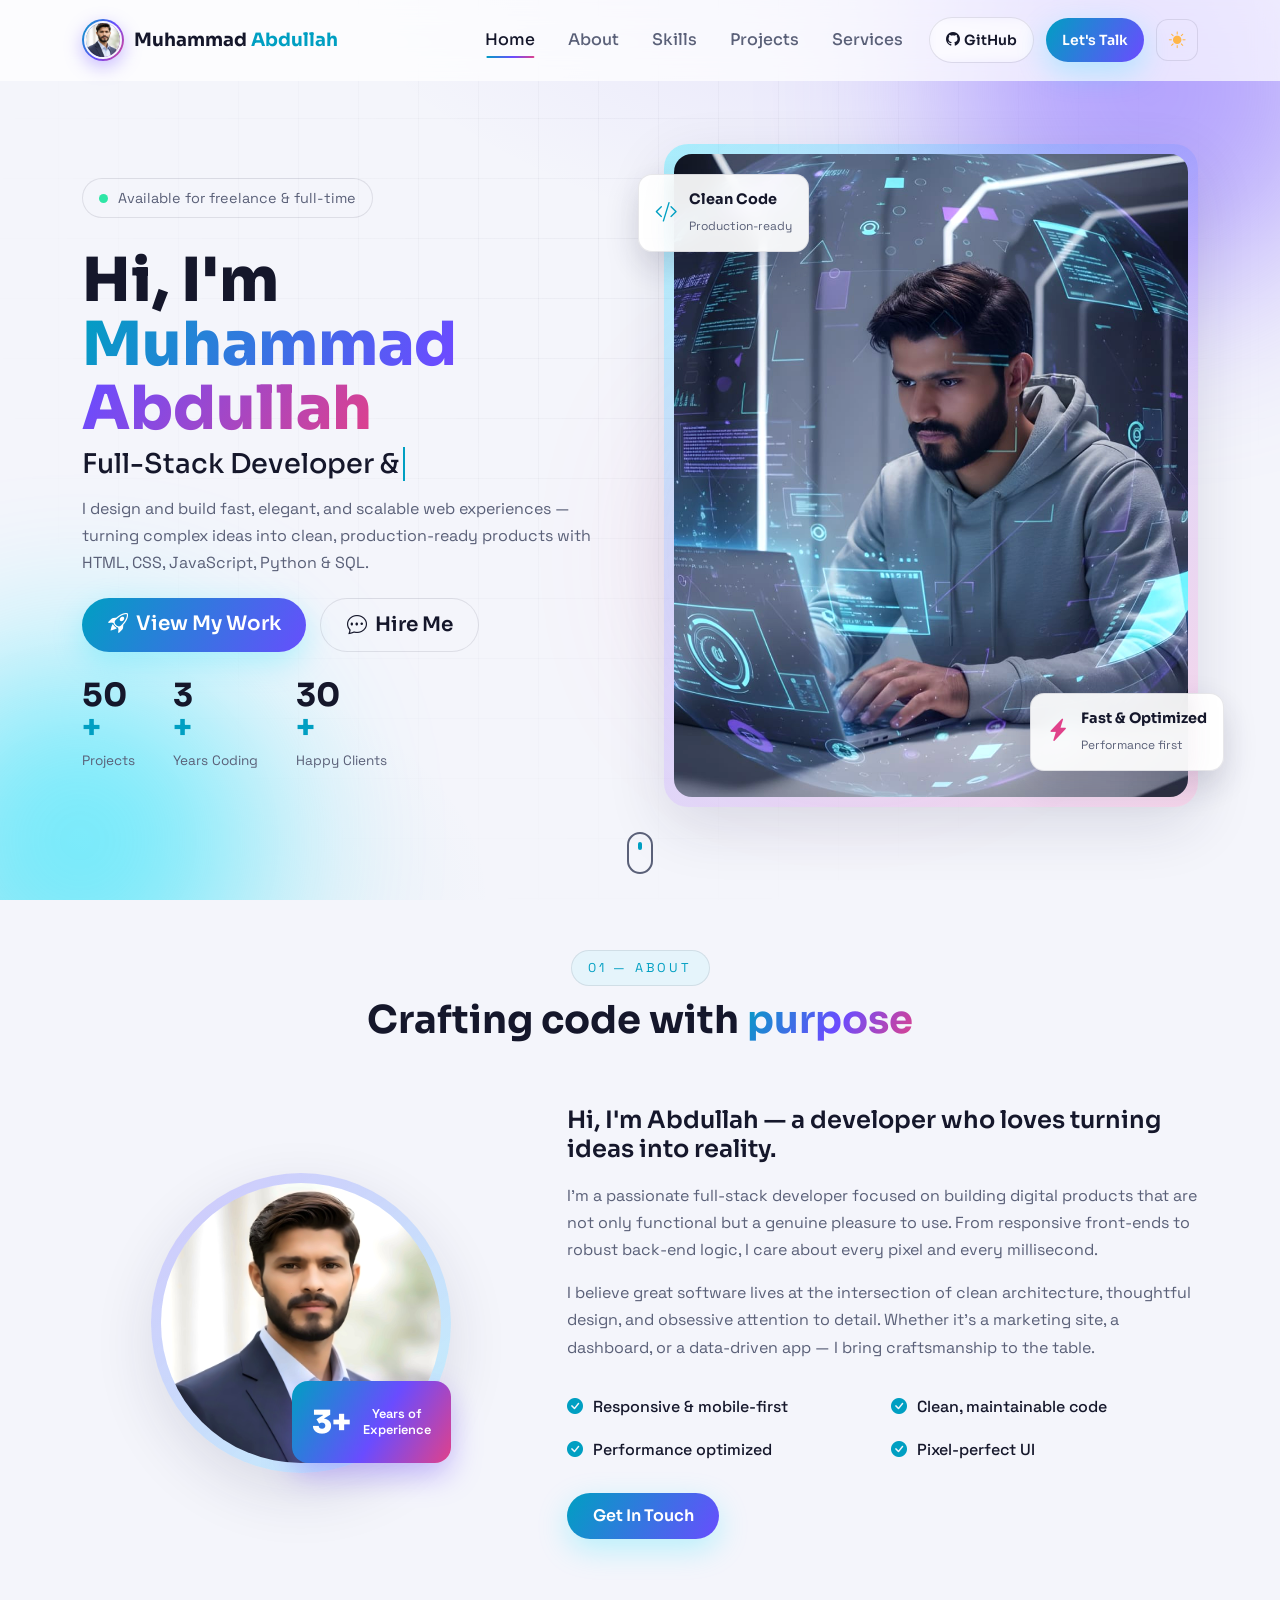
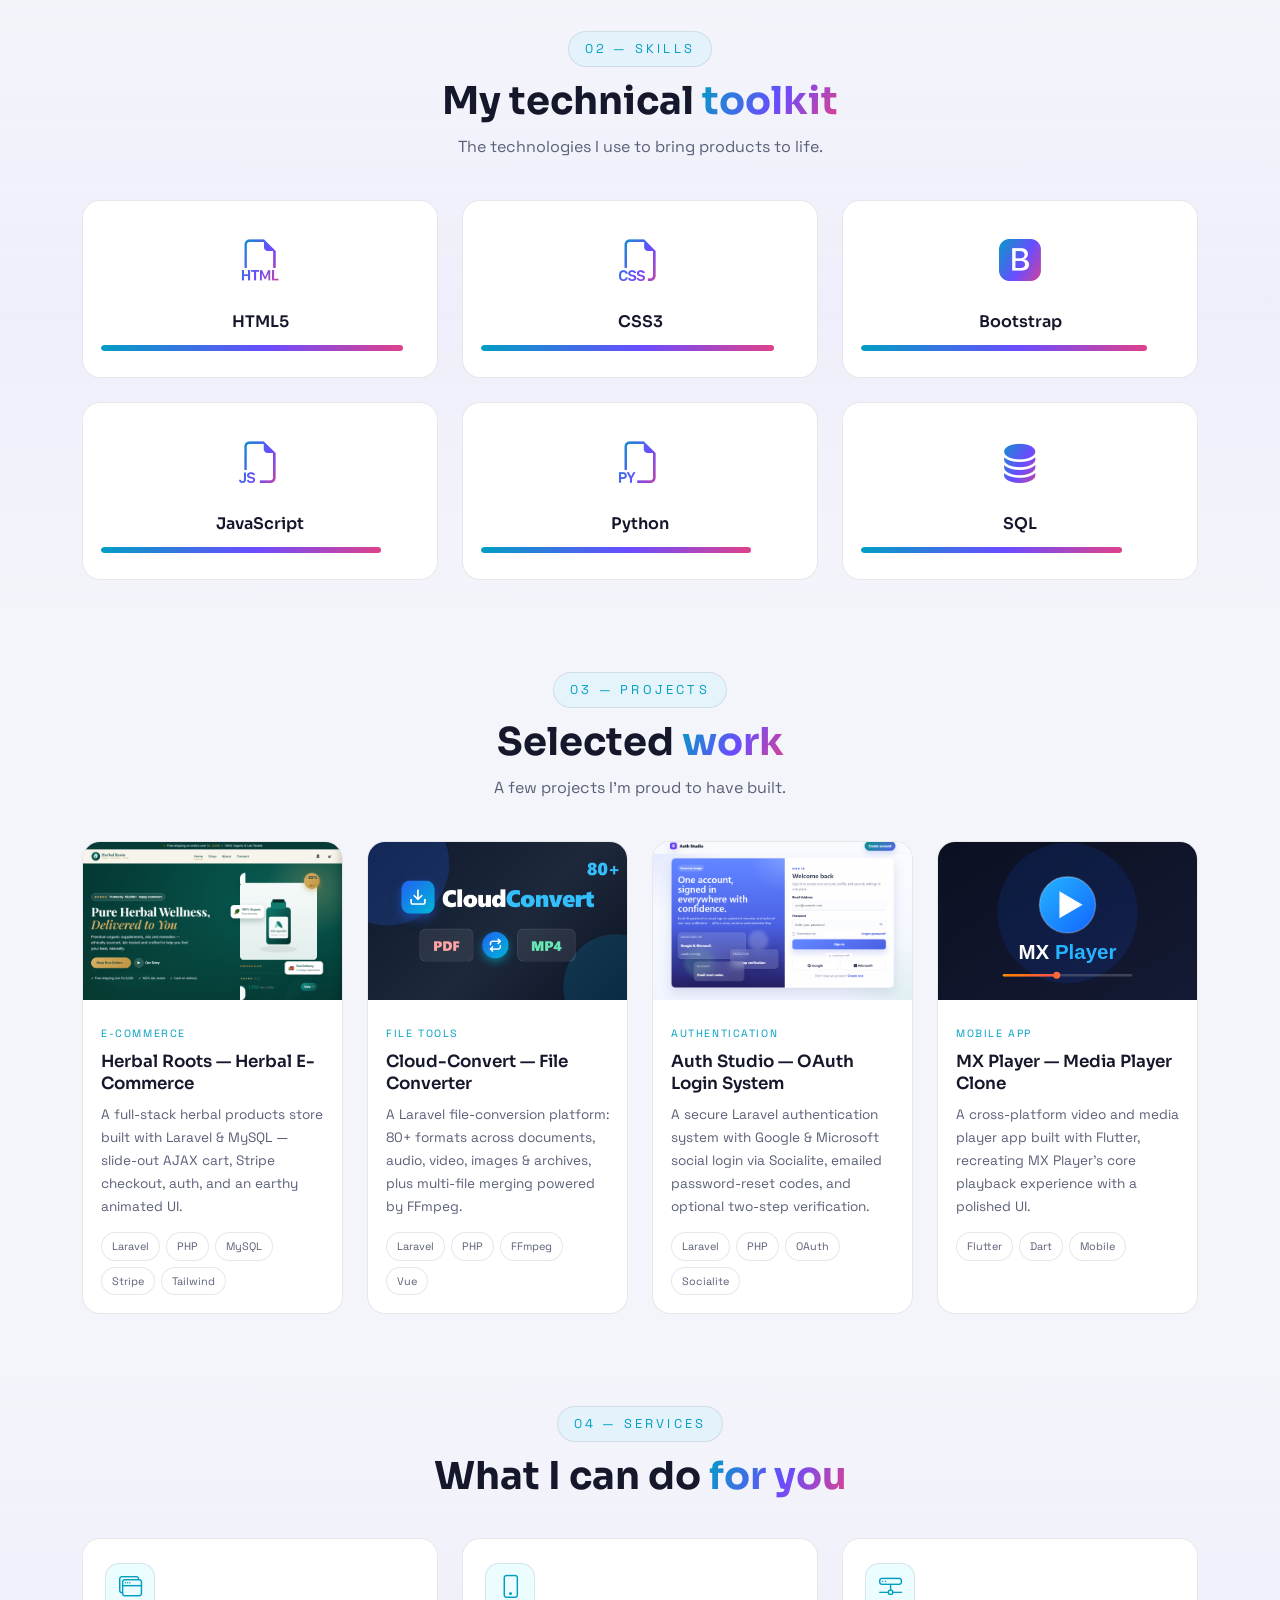
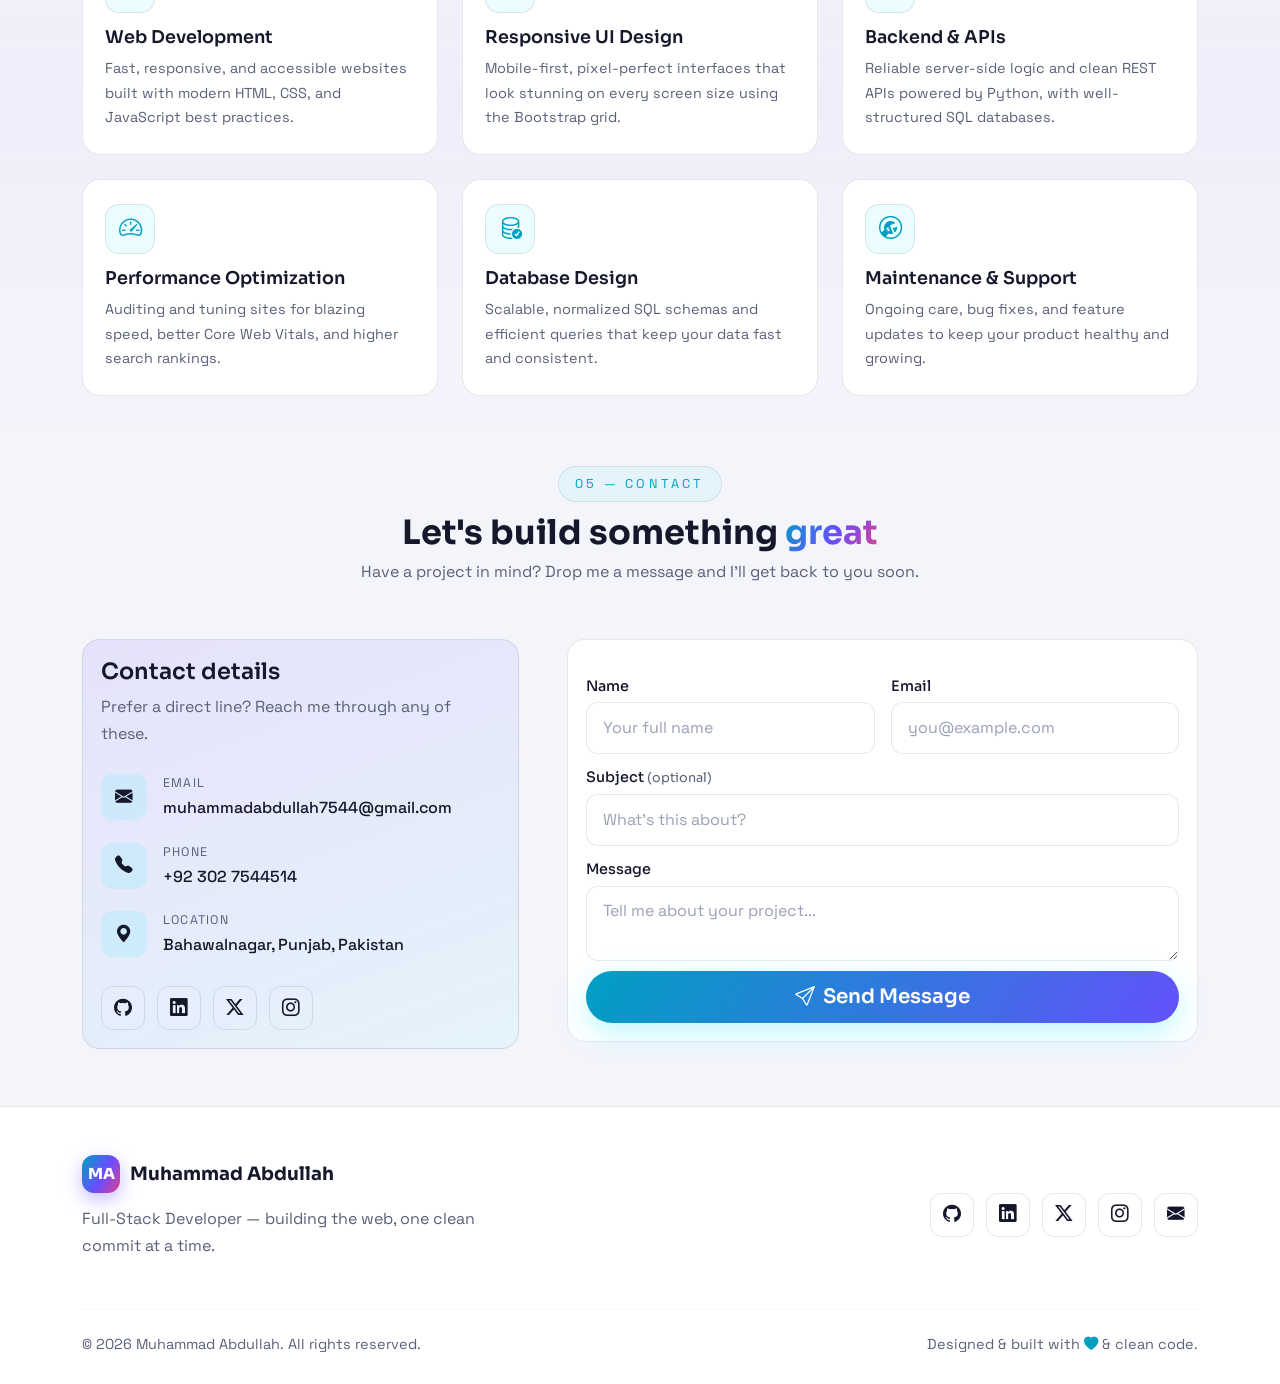
==== index.html @ 44e255d6 "Replace Pulse card with Auth Studio OAuth login system project" ====
<!DOCTYPE html>
<html lang="en">
<head>
  <meta charset="UTF-8" />
  <meta name="google-site-verification" content="M3JKCsVrRT-8m2QSZPB6yNQbVcVTOyT4oY0oiKCb1Hc" />
  <meta name="viewport" content="width=device-width, initial-scale=1.0" />
  <meta name="description" content="Muhammad Abdullah — Full-Stack Developer crafting fast, elegant, and scalable web experiences." />
  <meta name="author" content="Muhammad Abdullah" />
  <title>Muhammad Abdullah — Full-Stack Developer</title>

  <!-- Favicon / tab logo -->
  <link rel="icon" href="favicon.ico" sizes="any" />
  <link rel="icon" type="image/png" sizes="32x32" href="assets/img/favicon-32.png" />
  <link rel="icon" type="image/png" sizes="16x16" href="assets/img/favicon-16.png" />
  <link rel="apple-touch-icon" href="assets/img/favicon-180.png" />

  <!-- Bootstrap 5 -->
  <link href="https://cdn.jsdelivr.net/npm/bootstrap@5.3.3/dist/css/bootstrap.min.css" rel="stylesheet" />
  <!-- Bootstrap Icons -->
  <link href="https://cdn.jsdelivr.net/npm/bootstrap-icons@1.11.3/font/bootstrap-icons.css" rel="stylesheet" />
  <!-- Google Fonts -->
  <link rel="preconnect" href="https://fonts.googleapis.com" />
  <link rel="preconnect" href="https://fonts.gstatic.com" crossorigin />
  <link href="https://fonts.googleapis.com/css2?family=Sora:wght@300;400;500;600;700;800&family=Space+Grotesk:wght@400;500;600;700&display=swap" rel="stylesheet" />
  <!-- Custom CSS -->
  <link href="css/style.css" rel="stylesheet" />
  <!-- Set theme before paint to avoid flash -->
  <script>
    (function () {
      var saved = localStorage.getItem("theme");
      var prefersLight = window.matchMedia("(prefers-color-scheme: light)").matches;
      document.documentElement.setAttribute("data-theme", saved || (prefersLight ? "light" : "dark"));
    })();
  </script>
</head>
<body data-bs-spy="scroll" data-bs-target="#mainNav" data-bs-offset="120" tabindex="0">

  <!-- Animated background grid + glow -->
  <div class="bg-fx" aria-hidden="true">
    <div class="bg-grid"></div>
    <div class="bg-orb orb-1"></div>
    <div class="bg-orb orb-2"></div>
    <div class="bg-orb orb-3"></div>
  </div>

  <!-- Scroll progress bar -->
  <div class="scroll-progress" id="scrollProgress" aria-hidden="true"></div>

  <!-- ===== NAVBAR ===== -->
  <nav class="navbar navbar-expand-lg fixed-top glass-nav" id="mainNav">
    <div class="container">
      <a class="navbar-brand fw-bold" href="#hero">
        <span class="brand-logo"><img src="assets/img/logo.jpeg" alt="Muhammad Abdullah" /></span>
        <span class="brand-text">Muhammad<span class="text-accent"> Abdullah</span></span>
      </a>
      <button class="navbar-toggler" type="button" data-bs-toggle="collapse" data-bs-target="#navLinks"
        aria-controls="navLinks" aria-expanded="false" aria-label="Toggle navigation">
        <span class="toggler-bar"></span>
        <span class="toggler-bar"></span>
        <span class="toggler-bar"></span>
      </button>
      <div class="collapse navbar-collapse" id="navLinks">
        <ul class="navbar-nav ms-auto align-items-lg-center gap-lg-1">
          <li class="nav-item"><a class="nav-link" href="#hero">Home</a></li>
          <li class="nav-item"><a class="nav-link" href="#about">About</a></li>
          <li class="nav-item"><a class="nav-link" href="#skills">Skills</a></li>
          <li class="nav-item"><a class="nav-link" href="#projects">Projects</a></li>
          <li class="nav-item"><a class="nav-link" href="#services">Services</a></li>
          <li class="nav-item ms-lg-2">
            <a class="btn btn-outline-ghost btn-sm px-3" href="https://github.com/abdullahcodexdev" target="_blank" rel="noopener">
              <i class="bi bi-github me-1"></i>GitHub
            </a>
          </li>
          <li class="nav-item ms-lg-2"><a class="btn btn-glow btn-sm px-3" href="#contact">Let's Talk</a></li>
          <li class="nav-item ms-lg-2 mt-2 mt-lg-0">
            <button class="theme-toggle" id="themeToggle" type="button" aria-label="Toggle light and dark mode" title="Toggle theme">
              <i class="bi bi-moon-stars-fill icon-dark"></i>
              <i class="bi bi-sun-fill icon-light"></i>
            </button>
          </li>
        </ul>
      </div>
    </div>
  </nav>

  <!-- ===== HERO ===== -->
  <header class="hero section" id="hero">
    <div class="container">
      <div class="row align-items-center g-5">
        <div class="col-7 col-lg-6">
          <p class="hero-eyebrow reveal" data-reveal="up">
            <span class="status-dot"></span> Available for freelance &amp; full-time
          </p>
          <h1 class="hero-title reveal" data-reveal="up" data-delay="80">
            Hi, I'm <span class="gradient-text">Muhammad Abdullah</span>
          </h1>
          <h2 class="hero-subtitle reveal" data-reveal="up" data-delay="160">
            Full-Stack Developer &amp; <span class="typed" id="typed"></span>
          </h2>
          <p class="hero-lead reveal" data-reveal="up" data-delay="240">
            I design and build fast, elegant, and scalable web experiences — turning complex
            ideas into clean, production-ready products with HTML, CSS, JavaScript, Python &amp; SQL.
          </p>
          <div class="hero-actions reveal" data-reveal="up" data-delay="320">
            <a href="#projects" class="btn btn-glow btn-lg">
              <i class="bi bi-rocket-takeoff me-2"></i>View My Work
            </a>
            <a href="#contact" class="btn btn-outline-ghost btn-lg">
              <i class="bi bi-chat-dots me-2"></i>Hire Me
            </a>
          </div>
          <div class="hero-stats reveal" data-reveal="up" data-delay="400">
            <div class="stat">
              <span class="stat-num" data-count="50">0</span><span class="stat-plus">+</span>
              <span class="stat-label">Projects</span>
            </div>
            <div class="stat">
              <span class="stat-num" data-count="3">0</span><span class="stat-plus">+</span>
              <span class="stat-label">Years Coding</span>
            </div>
            <div class="stat">
              <span class="stat-num" data-count="30">0</span><span class="stat-plus">+</span>
              <span class="stat-label">Happy Clients</span>
            </div>
          </div>
        </div>
        <div class="col-5 col-lg-6">
          <div class="hero-visual reveal" data-reveal="zoom" data-delay="200">
            <div class="hero-image-frame">
              <img src="assets/img/hero.jpeg" alt="Muhammad Abdullah coding with futuristic interface" class="hero-image" />
              <div class="hero-badge floaty">
                <i class="bi bi-code-slash"></i>
                <div>
                  <strong>Clean Code</strong>
                  <small>Production-ready</small>
                </div>
              </div>
              <div class="hero-badge badge-2 floaty-slow">
                <i class="bi bi-lightning-charge-fill"></i>
                <div>
                  <strong>Fast &amp; Optimized</strong>
                  <small>Performance first</small>
                </div>
              </div>
            </div>
          </div>
        </div>
      </div>
    </div>
    <a href="#about" class="scroll-cue" aria-label="Scroll down">
      <span class="mouse"><span class="wheel"></span></span>
    </a>
  </header>

  <!-- ===== ABOUT ===== -->
  <section class="section" id="about">
    <div class="container">
      <div class="section-head text-center reveal" data-reveal="up">
        <span class="section-tag">01 — About</span>
        <h2 class="section-title">Crafting code with <span class="gradient-text">purpose</span></h2>
      </div>
      <div class="row align-items-center g-5 mt-2">
        <div class="col-12 col-lg-5 text-center">
          <div class="about-img-wrap reveal" data-reveal="left">
            <img src="assets/img/about.jpeg" alt="Portrait of Muhammad Abdullah" class="about-img" />
            <div class="about-img-glow"></div>
            <div class="about-exp">
              <span class="exp-num">3+</span>
              <span class="exp-text">Years of<br />Experience</span>
            </div>
          </div>
        </div>
        <div class="col-12 col-lg-7">
          <div class="reveal" data-reveal="right">
            <h3 class="about-heading">Hi, I'm Abdullah — a developer who loves turning ideas into reality.</h3>
            <p class="about-text">
              I'm a passionate full-stack developer focused on building digital products that are
              not only functional but a genuine pleasure to use. From responsive front-ends to
              robust back-end logic, I care about every pixel and every millisecond.
            </p>
            <p class="about-text">
              I believe great software lives at the intersection of clean architecture, thoughtful
              design, and obsessive attention to detail. Whether it's a marketing site, a dashboard,
              or a data-driven app — I bring craftsmanship to the table.
            </p>
            <div class="row g-3 mt-2">
              <div class="col-sm-6">
                <div class="about-feature"><i class="bi bi-check-circle-fill"></i> Responsive &amp; mobile-first</div>
              </div>
              <div class="col-sm-6">
                <div class="about-feature"><i class="bi bi-check-circle-fill"></i> Clean, maintainable code</div>
              </div>
              <div class="col-sm-6">
                <div class="about-feature"><i class="bi bi-check-circle-fill"></i> Performance optimized</div>
              </div>
              <div class="col-sm-6">
                <div class="about-feature"><i class="bi bi-check-circle-fill"></i> Pixel-perfect UI</div>
              </div>
            </div>
            <div class="about-actions">
              <a href="#contact" class="btn btn-glow">Get In Touch</a>
            </div>
          </div>
        </div>
      </div>
    </div>
  </section>

  <!-- ===== SKILLS ===== -->
  <section class="section section-alt" id="skills">
    <div class="container">
      <div class="section-head text-center reveal" data-reveal="up">
        <span class="section-tag">02 — Skills</span>
        <h2 class="section-title">My technical <span class="gradient-text">toolkit</span></h2>
        <p class="section-sub">The technologies I use to bring products to life.</p>
      </div>
      <div class="row g-4 mt-2">
        <div class="col-6 col-md-4 col-lg-4 reveal" data-reveal="up" data-delay="0">
          <div class="skill-card"><i class="bi bi-filetype-html skill-icon"></i><h4>HTML5</h4>
            <div class="skill-bar"><span style="--lvl:95%"></span></div></div>
        </div>
        <div class="col-6 col-md-4 col-lg-4 reveal" data-reveal="up" data-delay="80">
          <div class="skill-card"><i class="bi bi-filetype-css skill-icon"></i><h4>CSS3</h4>
            <div class="skill-bar"><span style="--lvl:92%"></span></div></div>
        </div>
        <div class="col-6 col-md-4 col-lg-4 reveal" data-reveal="up" data-delay="160">
          <div class="skill-card"><i class="bi bi-bootstrap-fill skill-icon"></i><h4>Bootstrap</h4>
            <div class="skill-bar"><span style="--lvl:90%"></span></div></div>
        </div>
        <div class="col-6 col-md-4 col-lg-4 reveal" data-reveal="up" data-delay="240">
          <div class="skill-card"><i class="bi bi-filetype-js skill-icon"></i><h4>JavaScript</h4>
            <div class="skill-bar"><span style="--lvl:88%"></span></div></div>
        </div>
        <div class="col-6 col-md-4 col-lg-4 reveal" data-reveal="up" data-delay="320">
          <div class="skill-card"><i class="bi bi-filetype-py skill-icon"></i><h4>Python</h4>
            <div class="skill-bar"><span style="--lvl:85%"></span></div></div>
        </div>
        <div class="col-6 col-md-4 col-lg-4 reveal" data-reveal="up" data-delay="400">
          <div class="skill-card"><i class="bi bi-database-fill skill-icon"></i><h4>SQL</h4>
            <div class="skill-bar"><span style="--lvl:82%"></span></div></div>
        </div>
      </div>
    </div>
  </section>

  <!-- ===== PROJECTS ===== -->
  <section class="section" id="projects">
    <div class="container">
      <div class="section-head text-center reveal" data-reveal="up">
        <span class="section-tag">03 — Projects</span>
        <h2 class="section-title">Selected <span class="gradient-text">work</span></h2>
        <p class="section-sub">A few projects I'm proud to have built.</p>
      </div>
      <div class="row g-4 mt-2">
        <!-- Project 1 -->
        <div class="col-sm-6 col-lg-3 reveal" data-reveal="up">
          <article class="project-card">
            <div class="project-media">
              <img src="assets/img/herbal-roots.png" alt="Herbal Roots e-commerce store" style="object-position: center top;" />
              <div class="project-overlay">
                <a href="https://github.com/abdullahcodexdev/E-Commerce-Herba" class="proj-btn" target="_blank" rel="noopener"><i class="bi bi-eye"></i></a>
                <a href="https://github.com/abdullahcodexdev/E-Commerce-Herba" class="proj-btn" target="_blank" rel="noopener"><i class="bi bi-github"></i></a>
              </div>
            </div>
            <div class="project-body">
              <span class="project-cat">E-Commerce</span>
              <h3>Herbal Roots — Herbal E-Commerce</h3>
              <p>A full-stack herbal products store built with Laravel &amp; MySQL — slide-out AJAX cart, Stripe checkout, auth, and an earthy animated UI.</p>
              <div class="project-tags">
                <span>Laravel</span><span>PHP</span><span>MySQL</span><span>Stripe</span><span>Tailwind</span>
              </div>
            </div>
          </article>
        </div>
        <!-- Project 2 -->
        <div class="col-sm-6 col-lg-3 reveal" data-reveal="up" data-delay="120">
          <article class="project-card">
            <div class="project-media">
              <img src="assets/img/cloud-convert.png?v=5" alt="Cloud-Convert online file converter" style="object-position: center center;" />
              <div class="project-overlay">
                <a href="https://github.com/abdullahcodexdev/Cloud-Convert" class="proj-btn" target="_blank" rel="noopener"><i class="bi bi-eye"></i></a>
                <a href="https://github.com/abdullahcodexdev/Cloud-Convert" class="proj-btn" target="_blank" rel="noopener"><i class="bi bi-github"></i></a>
              </div>
            </div>
            <div class="project-body">
              <span class="project-cat">File Tools</span>
              <h3>Cloud-Convert — File Converter</h3>
              <p>A Laravel file-conversion platform: 80+ formats across documents, audio, video, images &amp; archives, plus multi-file merging powered by FFmpeg.</p>
              <div class="project-tags">
                <span>Laravel</span><span>PHP</span><span>FFmpeg</span><span>Vue</span>
              </div>
            </div>
          </article>
        </div>
        <!-- Project 3 -->
        <div class="col-sm-6 col-lg-3 reveal" data-reveal="up" data-delay="80">
          <article class="project-card">
            <div class="project-media">
              <img src="assets/img/auth-studio.png" alt="Auth Studio OAuth login system project" style="object-position: center center;" />
              <div class="project-overlay">
                <a href="https://github.com/abdullahcodexdev/Login-System-0Auth" class="proj-btn" target="_blank" rel="noopener"><i class="bi bi-eye"></i></a>
                <a href="https://github.com/abdullahcodexdev/Login-System-0Auth" class="proj-btn" target="_blank" rel="noopener"><i class="bi bi-github"></i></a>
              </div>
            </div>
            <div class="project-body">
              <span class="project-cat">Authentication</span>
              <h3>Auth Studio — OAuth Login System</h3>
              <p>A secure Laravel authentication system with Google &amp; Microsoft social login via Socialite, emailed password-reset codes, and optional two-step verification.</p>
              <div class="project-tags">
                <span>Laravel</span><span>PHP</span><span>OAuth</span><span>Socialite</span>
              </div>
            </div>
          </article>
        </div>
        <!-- Project 4 -->
        <div class="col-sm-6 col-lg-3 reveal" data-reveal="up" data-delay="200">
          <article class="project-card">
            <div class="project-media">
              <img src="assets/img/mxplayer.svg?v=2" alt="MX Player clone mobile app project" style="object-position: center center;" />
              <div class="project-overlay">
                <a href="https://github.com/abdullahcodexdev/MX-Player-Clone" class="proj-btn" target="_blank" rel="noopener"><i class="bi bi-eye"></i></a>
                <a href="https://github.com/abdullahcodexdev/MX-Player-Clone" class="proj-btn" target="_blank" rel="noopener"><i class="bi bi-github"></i></a>
              </div>
            </div>
            <div class="project-body">
              <span class="project-cat">Mobile App</span>
              <h3>MX Player — Media Player Clone</h3>
              <p>A cross-platform video and media player app built with Flutter, recreating MX Player's core playback experience with a polished UI.</p>
              <div class="project-tags">
                <span>Flutter</span><span>Dart</span><span>Mobile</span>
              </div>
            </div>
          </article>
        </div>
      </div>
    </div>
  </section>

  <!-- ===== SERVICES ===== -->
  <section class="section section-alt" id="services">
    <div class="container">
      <div class="section-head text-center reveal" data-reveal="up">
        <span class="section-tag">04 — Services</span>
        <h2 class="section-title">What I can do <span class="gradient-text">for you</span></h2>
      </div>
      <div class="row g-4 mt-2">
        <div class="col-md-6 col-lg-4 reveal" data-reveal="up">
          <div class="service-card">
            <div class="service-icon"><i class="bi bi-window-stack"></i></div>
            <h3>Web Development</h3>
            <p>Fast, responsive, and accessible websites built with modern HTML, CSS, and JavaScript best practices.</p>
          </div>
        </div>
        <div class="col-md-6 col-lg-4 reveal" data-reveal="up" data-delay="100">
          <div class="service-card">
            <div class="service-icon"><i class="bi bi-phone"></i></div>
            <h3>Responsive UI Design</h3>
            <p>Mobile-first, pixel-perfect interfaces that look stunning on every screen size using the Bootstrap grid.</p>
          </div>
        </div>
        <div class="col-md-6 col-lg-4 reveal" data-reveal="up" data-delay="200">
          <div class="service-card">
            <div class="service-icon"><i class="bi bi-hdd-network"></i></div>
            <h3>Backend &amp; APIs</h3>
            <p>Reliable server-side logic and clean REST APIs powered by Python, with well-structured SQL databases.</p>
          </div>
        </div>
        <div class="col-md-6 col-lg-4 reveal" data-reveal="up" data-delay="100">
          <div class="service-card">
            <div class="service-icon"><i class="bi bi-speedometer2"></i></div>
            <h3>Performance Optimization</h3>
            <p>Auditing and tuning sites for blazing speed, better Core Web Vitals, and higher search rankings.</p>
          </div>
        </div>
        <div class="col-md-6 col-lg-4 reveal" data-reveal="up" data-delay="200">
          <div class="service-card">
            <div class="service-icon"><i class="bi bi-database-check"></i></div>
            <h3>Database Design</h3>
            <p>Scalable, normalized SQL schemas and efficient queries that keep your data fast and consistent.</p>
          </div>
        </div>
        <div class="col-md-6 col-lg-4 reveal" data-reveal="up" data-delay="300">
          <div class="service-card">
            <div class="service-icon"><i class="bi bi-wrench-adjustable-circle"></i></div>
            <h3>Maintenance &amp; Support</h3>
            <p>Ongoing care, bug fixes, and feature updates to keep your product healthy and growing.</p>
          </div>
        </div>
      </div>
    </div>
  </section>

  <!-- ===== CONTACT ===== -->
  <section class="section" id="contact">
    <div class="container">
      <div class="section-head text-center reveal" data-reveal="up">
        <span class="section-tag">05 — Contact</span>
        <h2 class="section-title">Let's build something <span class="gradient-text">great</span></h2>
        <p class="section-sub">Have a project in mind? Drop me a message and I'll get back to you soon.</p>
      </div>
      <div class="row g-5 mt-2 align-items-stretch">
        <div class="col-lg-5 reveal" data-reveal="left">
          <div class="contact-info">
            <h3>Contact details</h3>
            <p class="contact-intro">Prefer a direct line? Reach me through any of these.</p>
            <ul class="contact-list">
              <li><span class="ci-icon"><i class="bi bi-envelope-fill"></i></span>
                <div><small>Email</small><a href="mailto:muhammadabdullah7544@gmail.com">muhammadabdullah7544@gmail.com</a></div></li>
              <li><span class="ci-icon"><i class="bi bi-telephone-fill"></i></span>
                <div><small>Phone</small><a href="tel:+923027544514">+92 302 7544514</a></div></li>
              <li><span class="ci-icon"><i class="bi bi-geo-alt-fill"></i></span>
                <div><small>Location</small><span>Bahawalnagar, Punjab, Pakistan</span></div></li>
            </ul>
            <div class="contact-socials">
              <a href="https://github.com/abdullahcodexdev" target="_blank" rel="noopener" aria-label="GitHub"><i class="bi bi-github"></i></a>
              <a href="https://www.linkedin.com/in/muhammad-abdullah-66783812b" target="_blank" rel="noopener" aria-label="LinkedIn"><i class="bi bi-linkedin"></i></a>
              <a href="#" aria-label="Twitter / X"><i class="bi bi-twitter-x"></i></a>
              <a href="#" aria-label="Instagram"><i class="bi bi-instagram"></i></a>
            </div>
          </div>
        </div>
        <div class="col-lg-7 reveal" data-reveal="right">
          <form class="contact-form needs-validation" id="contactForm" novalidate
                action="https://formspree.io/f/mpqnllaj" method="POST">
            <!-- Custom subject line for incoming emails -->
            <input type="hidden" name="_subject" value="New message from your portfolio website" />
            <div class="row g-3">
              <div class="col-md-6">
                <label for="name" class="form-label">Name</label>
                <input type="text" class="form-control" id="name" name="name" placeholder="Your full name" required minlength="2" />
                <div class="invalid-feedback">Please enter your name (at least 2 characters).</div>
              </div>
              <div class="col-md-6">
                <label for="email" class="form-label">Email</label>
                <input type="email" class="form-control" id="email" name="email" placeholder="you@example.com" required />
                <div class="invalid-feedback">Please enter a valid email address.</div>
              </div>
              <div class="col-12">
                <label for="subject" class="form-label">Subject <span class="optional">(optional)</span></label>
                <input type="text" class="form-control" id="subject" name="subject" placeholder="What's this about?" />
              </div>
              <div class="col-12">
                <label for="message" class="form-label">Message</label>
                <textarea class="form-control" id="message" name="message" rows="2" placeholder="Tell me about your project..." required minlength="10"></textarea>
                <div class="invalid-feedback">Please enter a message (at least 10 characters).</div>
              </div>
              <div class="col-12">
                <button type="submit" class="btn btn-glow btn-lg w-100">
                  <i class="bi bi-send me-2"></i>Send Message
                </button>
              </div>
            </div>
            <div class="form-success" id="formSuccess">
              <i class="bi bi-check-circle-fill"></i> Thanks! Your message has been sent. I'll reply shortly.
            </div>
            <div class="form-error" id="formError">
              <i class="bi bi-exclamation-triangle-fill"></i> Something went wrong. Please try again or email me directly.
            </div>
          </form>
        </div>
      </div>
    </div>
  </section>

  <!-- ===== FOOTER ===== -->
  <footer class="footer">
    <div class="container">
      <div class="row gy-4 align-items-center">
        <div class="col-md-6 text-center text-md-start">
          <a class="footer-brand" href="#hero"><span class="brand-mark">MA</span> Muhammad Abdullah</a>
          <p class="footer-tag">Full-Stack Developer — building the web, one clean commit at a time.</p>
        </div>
        <div class="col-md-6">
          <div class="footer-socials">
            <a href="https://github.com/abdullahcodexdev" target="_blank" rel="noopener" aria-label="GitHub"><i class="bi bi-github"></i></a>
            <a href="https://www.linkedin.com/in/muhammad-abdullah-66783812b" target="_blank" rel="noopener" aria-label="LinkedIn"><i class="bi bi-linkedin"></i></a>
            <a href="#" aria-label="Twitter / X"><i class="bi bi-twitter-x"></i></a>
            <a href="#" aria-label="Instagram"><i class="bi bi-instagram"></i></a>
            <a href="mailto:muhammadabdullah7544@gmail.com" aria-label="Email"><i class="bi bi-envelope-fill"></i></a>
          </div>
        </div>
      </div>
      <hr class="footer-divider" />
      <div class="footer-bottom">
        <p>&copy; <span id="year"></span> Muhammad Abdullah. All rights reserved.</p>
        <p>Designed &amp; built with <i class="bi bi-heart-fill text-accent"></i> &amp; clean code.</p>
      </div>
    </div>
  </footer>

  <!-- Back to top -->
  <a href="#hero" class="back-to-top" id="backToTop" aria-label="Back to top"><i class="bi bi-arrow-up"></i></a>

  <!-- Bootstrap JS -->
  <script src="https://cdn.jsdelivr.net/npm/bootstrap@5.3.3/dist/js/bootstrap.bundle.min.js"></script>
  <!-- Custom JS -->
  <script src="js/script.js"></script>
</body>
</html>
---- css/style.css ----
/* =========================================================
   Muhammad Abdullah — Portfolio
   Premium dark theme · custom, non-template design
   ========================================================= */

:root {
  --bg: #0a0a12;
  --bg-2: #0f0f1d;
  --surface: #14142a;
  --surface-2: #1a1a33;
  --border: rgba(255, 255, 255, 0.08);
  --text: #e8e9f3;
  --muted: #9aa0b8;
  --accent: #00e5ff;
  --accent-2: #7c5cff;
  --accent-3: #ff5ca8;
  --gradient: linear-gradient(120deg, #00e5ff 0%, #7c5cff 55%, #ff5ca8 100%);
  --glow: 0 0 40px rgba(0, 229, 255, 0.35);
  --radius: 18px;
  --shadow: 0 20px 60px rgba(0, 0, 0, 0.45);
  --font-head: "Sora", system-ui, sans-serif;
  --font-body: "Space Grotesk", system-ui, sans-serif;
}

/* ---- Light theme overrides ---- */
[data-theme="light"] {
  --bg: #f4f5fb;
  --bg-2: #ffffff;
  --surface: #ffffff;
  --surface-2: #f0f1f8;
  --border: rgba(20, 22, 50, 0.10);
  --text: #15172b;
  --muted: #5a6078;
  --accent: #009fc2;
  --accent-2: #6a4cff;
  --accent-3: #e0418a;
  --gradient: linear-gradient(120deg, #009fc2 0%, #6a4cff 55%, #e0418a 100%);
  --glow: 0 0 40px rgba(0, 159, 194, 0.25);
  --shadow: 0 20px 60px rgba(30, 30, 70, 0.12);
}
[data-theme="light"] .bg-fx {
  background:
    radial-gradient(1200px 600px at 80% -10%, rgba(106,76,255,.14), transparent 60%),
    radial-gradient(900px 500px at 0% 100%, rgba(0,159,194,.10), transparent 55%),
    var(--bg);
}
[data-theme="light"] .bg-grid {
  background-image:
    linear-gradient(rgba(20,22,50,.04) 1px, transparent 1px),
    linear-gradient(90deg, rgba(20,22,50,.04) 1px, transparent 1px);
}
[data-theme="light"] .glass-nav { background: rgba(255,255,255,.7); }
[data-theme="light"] .glass-nav.scrolled { background: rgba(255,255,255,.9); }
[data-theme="light"] .btn-glow, [data-theme="light"] .brand-mark,
[data-theme="light"] .proj-btn, [data-theme="light"] .about-exp,
[data-theme="light"] .back-to-top { color: #fff; }
[data-theme="light"] .btn-glow:hover { color: #fff; }
[data-theme="light"] .contact-socials a:hover, [data-theme="light"] .footer-socials a:hover,
[data-theme="light"] .proj-btn:hover { color: #fff; }
[data-theme="light"] .form-control::placeholder { color: #9aa0b8; }
/* Hero floating badges: light background so text stays readable in light mode */
[data-theme="light"] .hero-badge {
  background: rgba(255,255,255,.92);
  border-color: rgba(20,22,50,.10);
  box-shadow: 0 14px 34px rgba(30,30,70,.16);
}
[data-theme="light"] .hero-badge strong { color: #15172b; }
[data-theme="light"] .hero-badge small { color: #5a6078; }
@media (max-width: 991px){
  [data-theme="light"] .navbar-collapse { background: rgba(255,255,255,.97); }
}

* { box-sizing: border-box; }

/* Smooth theme transition */
body, .glass-nav, .skill-card, .project-card, .service-card,
.contact-form, .contact-info, .form-control, .footer {
  transition: background-color .4s ease, color .4s ease, border-color .4s ease;
}

html { scroll-behavior: smooth; }

body {
  margin: 0;
  font-family: var(--font-body);
  background: var(--bg);
  color: var(--text);
  overflow-x: hidden;
  line-height: 1.7;
}

h1, h2, h3, h4, h5, .navbar-brand { font-family: var(--font-head); }

a { text-decoration: none; transition: color .3s ease; }
img { max-width: 100%; display: block; }
section { position: relative; }

.text-accent { color: var(--accent); }
.gradient-text {
  background: var(--gradient);
  -webkit-background-clip: text;
  background-clip: text;
  -webkit-text-fill-color: transparent;
}

/* ===== Animated background ===== */
.bg-fx { position: fixed; inset: 0; z-index: -2; overflow: hidden; background:
  radial-gradient(1200px 600px at 80% -10%, rgba(124,92,255,.18), transparent 60%),
  radial-gradient(900px 500px at 0% 100%, rgba(0,229,255,.12), transparent 55%),
  var(--bg); }
.bg-grid {
  position: absolute; inset: -2px;
  background-image:
    linear-gradient(rgba(255,255,255,.035) 1px, transparent 1px),
    linear-gradient(90deg, rgba(255,255,255,.035) 1px, transparent 1px);
  background-size: 60px 60px;
  -webkit-mask-image: radial-gradient(circle at 50% 30%, #000 0%, transparent 75%);
  mask-image: radial-gradient(circle at 50% 30%, #000 0%, transparent 75%);
}
.bg-orb { position: absolute; border-radius: 50%; filter: blur(90px); opacity: .5; }
.orb-1 { width: 420px; height: 420px; background: #7c5cff; top: -120px; right: -80px; animation: float1 16s ease-in-out infinite; }
.orb-2 { width: 360px; height: 360px; background: #00e5ff; bottom: -120px; left: -100px; animation: float2 18s ease-in-out infinite; }
.orb-3 { width: 300px; height: 300px; background: #ff5ca8; top: 45%; left: 55%; opacity: .25; animation: float1 22s ease-in-out infinite; }
@keyframes float1 { 0%,100%{transform:translate(0,0)} 50%{transform:translate(-40px,40px)} }
@keyframes float2 { 0%,100%{transform:translate(0,0)} 50%{transform:translate(50px,-30px)} }

/* ===== Scroll progress ===== */
.scroll-progress { position: fixed; top: 0; left: 0; height: 3px; width: 0;
  background: var(--gradient); z-index: 2000; box-shadow: var(--glow); }

/* ===== Section base ===== */
.section { padding: 46px 0; }
/* Anchored sections land cleanly below the fixed navbar */
section[id], header[id] { scroll-margin-top: 76px; }
/* Contact: compact so the whole form fits in one view */
#contact { padding: 24px 0 56px; }
#contact .section-head { margin-bottom: 6px; }
#contact .section-title { font-size: clamp(1.6rem, 3vw, 2.1rem); }
#contact .section-sub { margin-top: 6px; margin-bottom: 0; }
#contact .row { margin-top: 4px !important; }
#contact .contact-form, #contact .contact-info { padding: 18px; }
#contact .contact-form .row { --bs-gutter-y: .6rem; }
#contact .form-label { margin-bottom: .25rem; }
/* About sits right after the tall hero — trim its top gap */
#about { padding-top: 50px; }
.section-alt { background: linear-gradient(180deg, transparent, rgba(124,92,255,.04), transparent); }
.section-head { max-width: 760px; margin: 0 auto 16px; }
.section-tag {
  display: inline-block; font-size: .8rem; letter-spacing: .25em; text-transform: uppercase;
  color: var(--accent); padding: 6px 16px; border: 1px solid var(--border);
  border-radius: 999px; background: rgba(0,229,255,.06); margin-bottom: 12px;
}
.section-title { font-size: clamp(1.7rem, 3.2vw, 2.4rem); font-weight: 700; line-height: 1.15; margin: 0; }
.section-sub { color: var(--muted); margin-top: 10px; }

/* ===== Buttons ===== */
.btn { font-family: var(--font-head); font-weight: 600; border-radius: 999px;
  padding: .7rem 1.6rem; transition: transform .3s ease, box-shadow .3s ease, background .3s ease; }
.btn-glow {
  position: relative; color: #06121b; background: var(--gradient);
  background-size: 200% 100%; border: none; box-shadow: 0 10px 30px rgba(0,229,255,.25);
}
.btn-glow:hover { color: #06121b; transform: translateY(-3px); background-position: 100% 0;
  box-shadow: 0 16px 40px rgba(124,92,255,.45); }
.btn-glow:active { transform: translateY(-1px); }
.btn-outline-ghost {
  color: var(--text); border: 1px solid var(--border); background: rgba(255,255,255,.02);
  -webkit-backdrop-filter: blur(6px); backdrop-filter: blur(6px);
}
.btn-outline-ghost:hover { color: var(--accent); border-color: var(--accent);
  transform: translateY(-3px); box-shadow: 0 12px 30px rgba(0,229,255,.18); }
.btn-link-arrow { color: var(--text); font-weight: 600; }
.btn-link-arrow:hover { color: var(--accent); }
.btn-link-arrow i { transition: transform .3s ease; }
.btn-link-arrow:hover i { transform: translateY(3px); }

/* ===== Navbar ===== */
.glass-nav {
  padding: 14px 0; transition: all .35s ease;
  background: rgba(10,10,18,.55); -webkit-backdrop-filter: blur(14px); backdrop-filter: blur(14px);
  border-bottom: 1px solid transparent;
}
.glass-nav.scrolled { padding: 8px 0; background: rgba(10,10,18,.85);
  border-bottom: 1px solid var(--border); box-shadow: 0 10px 40px rgba(0,0,0,.4); }
.navbar-brand { display: flex; align-items: center; gap: 10px; color: var(--text); font-size: 1.15rem; }
.brand-mark {
  display: grid; place-items: center; width: 38px; height: 38px; border-radius: 12px;
  background: var(--gradient); color: #06121b; font-weight: 800; font-size: .95rem;
  box-shadow: 0 6px 18px rgba(124,92,255,.4);
}
/* Circular photo logo with gradient ring */
.brand-logo {
  width: 42px; height: 42px; border-radius: 50%; padding: 2px;
  background: var(--gradient); flex: 0 0 42px;
  box-shadow: 0 6px 18px rgba(124,92,255,.4);
  transition: transform .3s ease, box-shadow .3s ease;
}
.brand-logo img {
  width: 100%; height: 100%; border-radius: 50%; object-fit: cover;
  object-position: center 30%; border: 2px solid var(--bg);
}
.navbar-brand:hover { color: var(--text); }
.navbar-brand:hover .brand-mark { transform: rotate(-6deg) scale(1.05); transition: transform .3s ease; }
.navbar-brand:hover .brand-logo { transform: scale(1.06); box-shadow: 0 8px 22px rgba(0,229,255,.45); }
.nav-link { color: var(--muted) !important; font-family: var(--font-head); font-weight: 500;
  position: relative; padding: .5rem .9rem !important; }
.nav-link::after {
  content: ""; position: absolute; left: 50%; bottom: 4px; width: 0; height: 2px;
  background: var(--gradient); transform: translateX(-50%); transition: width .3s ease; border-radius: 2px;
}
.nav-link:hover, .nav-link.active { color: var(--text) !important; }
.nav-link:hover::after, .nav-link.active::after { width: 60%; }

.navbar-toggler { border: none; padding: 6px; }
.navbar-toggler:focus { box-shadow: none; }
.toggler-bar { display: block; width: 26px; height: 2px; background: var(--text); margin: 5px 0;
  border-radius: 2px; transition: .3s; }
.navbar-toggler[aria-expanded="true"] .toggler-bar:nth-child(1){ transform: translateY(7px) rotate(45deg); }
.navbar-toggler[aria-expanded="true"] .toggler-bar:nth-child(2){ opacity: 0; }
.navbar-toggler[aria-expanded="true"] .toggler-bar:nth-child(3){ transform: translateY(-7px) rotate(-45deg); }
@media (max-width: 991px){
  .navbar-collapse { margin-top: 14px; padding: 16px; border-radius: var(--radius);
    background: rgba(20,20,42,.97); border: 1px solid var(--border); }

  /* --- Professional mobile dropdown menu --- */
  .navbar-nav { gap: 2px; }
  .navbar-nav .nav-item { width: 100%; }
  .nav-link { padding: .7rem .4rem !important; border-radius: 10px; }
  /* remove the desktop underline in the vertical menu */
  .nav-link::after { display: none; }
  .nav-link:hover { background: rgba(255,255,255,.04); }
  .nav-link.active { color: var(--accent) !important; background: rgba(0,229,255,.08); }

  /* divider before the action buttons */
  .navbar-nav .nav-item:nth-last-child(3) { margin-top: 8px; padding-top: 12px;
    border-top: 1px solid var(--border); }
  /* full-width, evenly spaced action buttons */
  .navbar-nav .btn { display: flex; align-items: center; justify-content: center;
    width: 100%; margin: 6px 0 0; }
  .navbar-nav .nav-item.ms-lg-2 { margin-left: 0 !important; }

  /* 2-column hero on mobile: tighter gutters, hide floating badges */
  #hero .row { --bs-gutter-x: 1.25rem; }
  .hero-badge { display: none !important; }
  .hero-image-frame { padding: 6px; border-radius: 18px; }
  .scroll-cue { display: none; }

  /* About stacks: centered image above the text */
  #about .row { --bs-gutter-x: 0; }
  .about-img-wrap { width: 230px; margin: 0 auto 40px; }
}
@media (max-width: 575px){
  .about-img-wrap { width: 200px; margin-bottom: 36px; }
}

/* ===== Mobile: center-align all text ===== */
@media (max-width: 767px){
  .hero, .hero .col-7, #about, #about .col-12,
  .contact-info, .footer, .footer-bottom { text-align: center; }

  /* center inline / flex groups too */
  .hero-eyebrow { display: flex; justify-content: center; }
  .hero-actions, .hero-stats,
  .about-actions, .about-feature,
  .contact-list li, .contact-socials { justify-content: center; }
  .hero-lead, .about-text, .footer-tag { margin-left: auto; margin-right: auto; }

  /* contact details: stack icon + text and center */
  .contact-list li { flex-direction: column; gap: 6px; text-align: center; }
  .contact-list { display: inline-block; }

  /* form fields stay left-aligned for readability, labels centered */
  .contact-form .form-label { display: block; text-align: center; }
}

/* ===== Hero ===== */
.hero { min-height: 100vh; display: flex; align-items: center; padding: 100px 0 50px; }
/* On short or small screens, let the hero grow naturally so nothing is clipped */
@media (max-height: 760px), (max-width: 991px) {
  .hero { min-height: 0; padding: 110px 0 70px; }
}
.hero-eyebrow { display: inline-flex; align-items: center; gap: 10px; color: var(--muted);
  font-size: .9rem; padding: 7px 16px; border: 1px solid var(--border); border-radius: 999px;
  background: rgba(255,255,255,.02); }
.status-dot { width: 9px; height: 9px; border-radius: 50%; background: #2ee6a6;
  box-shadow: 0 0 0 0 rgba(46,230,166,.6); animation: pulse 2s infinite; }
@keyframes pulse { 0%{box-shadow:0 0 0 0 rgba(46,230,166,.6)} 70%{box-shadow:0 0 0 10px rgba(46,230,166,0)} 100%{box-shadow:0 0 0 0 rgba(46,230,166,0)} }
.hero-title { font-size: clamp(2.2rem, 5vw, 3.8rem); font-weight: 800; line-height: 1.05; margin: 14px 0 8px; }
.hero-subtitle { font-size: clamp(1.15rem, 2.4vw, 1.7rem); font-weight: 500; color: var(--text); margin-bottom: 14px; }
.typed { color: var(--accent); border-right: 2px solid var(--accent); padding-right: 4px; }
.hero-lead { color: var(--muted); max-width: 560px; font-size: 1rem; margin-bottom: 0; }
.hero-actions { display: flex; flex-wrap: wrap; gap: 14px; margin: 22px 0 26px; }
.hero-stats { display: flex; gap: 38px; flex-wrap: wrap; }
.stat { display: flex; flex-direction: column; }
.stat-num, .stat-plus { font-family: var(--font-head); font-size: 2rem; font-weight: 700; color: var(--text); line-height: 1; }
.stat-plus { color: var(--accent); display: inline; }
.stat .stat-num { display: inline; }
.stat-label { color: var(--muted); font-size: .85rem; margin-top: 6px; }

.hero-visual { position: relative; }
.hero-image-frame { position: relative; border-radius: 24px; padding: 10px;
  background: linear-gradient(140deg, rgba(0,229,255,.3), rgba(124,92,255,.2), rgba(255,92,168,.2));
  box-shadow: var(--shadow); }
.hero-image { width: 100%; border-radius: 18px; aspect-ratio: 4/5; object-fit: cover;
  max-height: 72vh; filter: saturate(1.08) contrast(1.05) brightness(1.03); }
@media (max-width: 991px){ .hero-image { max-height: none; } }
.hero-badge { position: absolute; display: flex; align-items: center; gap: 12px;
  background: rgba(20,20,42,.85); -webkit-backdrop-filter: blur(10px); backdrop-filter: blur(10px); border: 1px solid var(--border);
  padding: 12px 16px; border-radius: 14px; box-shadow: var(--shadow); }
.hero-badge i { font-size: 1.4rem; color: var(--accent); }
.hero-badge strong { display: block; font-size: .9rem; font-family: var(--font-head); }
.hero-badge small { color: var(--muted); font-size: .75rem; }
.hero-badge:first-of-type { top: 30px; left: -26px; }
.hero-badge.badge-2 { bottom: 36px; right: -26px; }
.hero-badge.badge-2 i { color: var(--accent-3); }
.floaty { animation: floaty 5s ease-in-out infinite; }
.floaty-slow { animation: floaty 7s ease-in-out infinite; }
@keyframes floaty { 0%,100%{transform:translateY(0)} 50%{transform:translateY(-14px)} }

.scroll-cue { position: absolute; bottom: 26px; left: 50%; transform: translateX(-50%); }
.mouse { display: block; width: 26px; height: 42px; border: 2px solid var(--muted); border-radius: 14px; position: relative; }
.wheel { position: absolute; top: 8px; left: 50%; width: 4px; height: 8px; background: var(--accent);
  border-radius: 4px; transform: translateX(-50%); animation: wheel 1.6s infinite; }
@keyframes wheel { 0%{opacity:1;top:8px} 100%{opacity:0;top:22px} }

/* ===== About ===== */
.about-img-wrap { position: relative; border-radius: 50%; padding: 10px;
  width: 300px; max-width: 100%; aspect-ratio: 1 / 1; margin: 0 auto;
  background: linear-gradient(140deg, rgba(124,92,255,.3), rgba(0,229,255,.2));
  box-shadow: var(--shadow); }
.about-img { width: 100%; height: 100%; border-radius: 50%; aspect-ratio: 1 / 1;
  object-fit: cover; object-position: 50% 18%; display: block;
  transition: transform .6s ease; filter: saturate(1.05) brightness(1.03); }
.about-img-wrap:hover .about-img { transform: scale(1.03); }
.about-exp { position: absolute; bottom: 10px; right: 0; display: flex; align-items: center; gap: 12px;
  background: var(--gradient); color: #06121b; padding: 14px 20px; border-radius: 16px;
  box-shadow: 0 12px 30px rgba(124,92,255,.4); }
.exp-num { font-family: var(--font-head); font-size: 2rem; font-weight: 800; }
.exp-text { font-size: .8rem; font-weight: 600; line-height: 1.2; }
.about-heading { font-size: 1.5rem; font-weight: 600; margin-bottom: 18px; }
.about-text { color: var(--muted); }
.about-feature { display: flex; align-items: center; gap: 10px; color: var(--text); font-weight: 500; }
.about-feature i { color: var(--accent); }
.about-actions { display: flex; align-items: center; gap: 22px; margin-top: 30px; flex-wrap: wrap; }

/* ===== Skills ===== */
.skill-card {
  background: var(--surface); border: 1px solid var(--border); border-radius: var(--radius);
  padding: 26px 18px; text-align: center; height: 100%; transition: transform .35s ease, border-color .35s ease, box-shadow .35s ease;
}
.skill-card:hover { transform: translateY(-8px); border-color: rgba(0,229,255,.4);
  box-shadow: 0 18px 40px rgba(0,229,255,.12); }
.skill-icon { font-size: 2.6rem; background: var(--gradient); -webkit-background-clip: text;
  background-clip: text; -webkit-text-fill-color: transparent; }
.skill-card h4 { font-size: 1rem; margin: 14px 0 14px; font-weight: 600; }
.skill-bar { height: 6px; border-radius: 6px; background: rgba(255,255,255,.07); overflow: hidden; }
.skill-bar span { display: block; height: 100%; width: 0; border-radius: 6px; background: var(--gradient);
  transition: width 1.2s cubic-bezier(.2,.8,.2,1); }
.skill-card.in-view .skill-bar span { width: var(--lvl); }

/* ===== Projects ===== */
.project-card { position: relative; border-radius: var(--radius); overflow: hidden;
  background: var(--surface); border: 1px solid var(--border); height: 100%;
  transition: transform .4s ease, box-shadow .4s ease, border-color .4s ease; }
.project-card:hover { transform: translateY(-10px); border-color: rgba(124,92,255,.4);
  box-shadow: 0 28px 60px rgba(0,0,0,.5); }
.project-media { position: relative; overflow: hidden; height: 158px; }
.project-media img { width: 100%; height: 100%; object-fit: cover; object-position: center 25%;
  transition: transform .6s ease; filter: saturate(1.05); }
@media (max-width: 575px){ .project-media { height: 200px; } }
.project-card:hover .project-media img { transform: scale(1.08); }
.project-overlay { position: absolute; inset: 0; display: flex; align-items: center; justify-content: center;
  gap: 14px; background: linear-gradient(180deg, rgba(10,10,18,.1), rgba(10,10,18,.75));
  opacity: 0; transition: opacity .4s ease; }
.project-card:hover .project-overlay { opacity: 1; }
.proj-btn { width: 48px; height: 48px; display: grid; place-items: center; border-radius: 50%;
  background: var(--gradient); color: #06121b; font-size: 1.2rem; transform: translateY(14px);
  transition: transform .4s ease, box-shadow .3s ease; }
.project-card:hover .proj-btn { transform: translateY(0); }
.proj-btn:hover { box-shadow: 0 0 0 6px rgba(0,229,255,.18); color: #06121b; }
.project-body { padding: 18px; }
.project-cat { display: inline-block; font-size: .66rem; letter-spacing: .15em; text-transform: uppercase;
  color: var(--accent); margin-bottom: 8px; }
.project-body h3 { font-size: 1.05rem; font-weight: 600; margin-bottom: 8px; line-height: 1.3; }
.project-body p { color: var(--muted); font-size: .85rem; margin: 0; }
.project-tags { display: flex; flex-wrap: wrap; gap: 6px; margin-top: 14px; }
.project-tags span { font-size: .68rem; padding: 4px 10px; border-radius: 999px;
  background: rgba(255,255,255,.04); border: 1px solid var(--border); color: var(--muted); }

/* ===== Services ===== */
.service-card { position: relative; height: 100%; padding: 24px 22px; border-radius: var(--radius);
  background: var(--surface); border: 1px solid var(--border); overflow: hidden;
  transition: transform .4s ease, border-color .4s ease, box-shadow .4s ease; }
.service-card::before { content: ""; position: absolute; inset: 0; background: var(--gradient);
  opacity: 0; transition: opacity .4s ease; z-index: 0; }
.service-card > * { position: relative; z-index: 1; }
.service-card:hover { transform: translateY(-8px); border-color: transparent; box-shadow: 0 26px 50px rgba(124,92,255,.25); }
.service-card:hover::before { opacity: .12; }
.service-icon { width: 50px; height: 50px; display: grid; place-items: center; border-radius: 14px;
  background: rgba(0,229,255,.08); border: 1px solid var(--border); font-size: 1.45rem; color: var(--accent);
  margin-bottom: 14px; transition: transform .4s ease; }
.service-card:hover .service-icon { transform: rotate(-8deg) scale(1.08); }
.service-card h3 { font-size: 1.1rem; font-weight: 600; margin-bottom: 8px; }
.service-card p { color: var(--muted); font-size: .9rem; margin: 0; }

/* ===== Contact ===== */
.contact-info { height: 100%; padding: 38px; border-radius: var(--radius);
  background: linear-gradient(160deg, rgba(124,92,255,.12), rgba(0,229,255,.06));
  border: 1px solid var(--border); }
.contact-info h3 { font-size: 1.4rem; font-weight: 600; }
.contact-intro { color: var(--muted); margin-bottom: 26px; }
.contact-list { list-style: none; padding: 0; margin: 0 0 28px; }
.contact-list li { display: flex; align-items: center; gap: 16px; margin-bottom: 20px; }
.ci-icon { width: 46px; height: 46px; flex: 0 0 46px; display: grid; place-items: center; border-radius: 12px;
  background: rgba(0,229,255,.1); color: var(--accent); font-size: 1.1rem; }
.contact-list small { display: block; color: var(--muted); font-size: .78rem; text-transform: uppercase; letter-spacing: .1em; }
.contact-list a, .contact-list span { color: var(--text); font-weight: 500; }
.contact-list a:hover { color: var(--accent); }
.contact-socials { display: flex; gap: 12px; }
.contact-socials a, .footer-socials a {
  width: 44px; height: 44px; display: grid; place-items: center; border-radius: 12px;
  border: 1px solid var(--border); color: var(--text); font-size: 1.1rem; background: rgba(255,255,255,.02);
  transition: transform .3s ease, background .3s ease, color .3s ease, box-shadow .3s ease;
}
.contact-socials a:hover, .footer-socials a:hover {
  transform: translateY(-4px); background: var(--gradient); color: #06121b; box-shadow: 0 10px 24px rgba(0,229,255,.3);
}

.contact-form { padding: 30px; border-radius: var(--radius); background: var(--surface); border: 1px solid var(--border); }
.form-label { font-family: var(--font-head); font-weight: 500; font-size: .9rem; margin-bottom: 7px; }
.optional { color: var(--muted); font-weight: 400; font-size: .8rem; }
.form-control {
  background: var(--bg-2); border: 1px solid var(--border); color: var(--text); border-radius: 12px;
  padding: .8rem 1rem; transition: border-color .3s ease, box-shadow .3s ease, background .3s ease;
}
.form-control::placeholder { color: #6a7090; }
.form-control:focus { background: var(--bg-2); color: var(--text); border-color: var(--accent);
  box-shadow: 0 0 0 .2rem rgba(0,229,255,.18); }
.form-control.is-invalid { border-color: var(--accent-3); }
.invalid-feedback { color: #ff8db8; }
.form-success { display: none; margin-top: 18px; padding: 14px 18px; border-radius: 12px;
  background: rgba(46,230,166,.12); border: 1px solid rgba(46,230,166,.35); color: #6ff0c2; font-weight: 500; }
.form-success.show { display: block; animation: fadeInUp .5s ease both; }

/* ===== Footer ===== */
.footer { padding: 48px 0 28px; background: var(--bg-2); border-top: 1px solid var(--border); }
.footer-brand { display: inline-flex; align-items: center; gap: 10px; color: var(--text);
  font-family: var(--font-head); font-weight: 700; font-size: 1.15rem; }
.footer-tag { color: var(--muted); margin-top: 12px; max-width: 420px; }
.footer-socials { display: flex; gap: 12px; justify-content: center; }
@media (min-width: 768px){ .footer-socials { justify-content: flex-end; } }
.footer-divider { border-color: var(--border); margin: 34px 0 22px; }
.footer-bottom { display: flex; flex-direction: column; gap: 6px; align-items: center; justify-content: space-between;
  color: var(--muted); font-size: .9rem; }
.footer-bottom p { margin: 0; }
@media (min-width: 768px){ .footer-bottom { flex-direction: row; } }

/* ===== Theme toggle ===== */
.theme-toggle {
  width: 42px; height: 42px; border-radius: 12px; border: 1px solid var(--border);
  background: rgba(255,255,255,.04); color: var(--text); display: grid; place-items: center;
  cursor: pointer; font-size: 1.05rem; position: relative; overflow: hidden;
  transition: transform .3s ease, border-color .3s ease, box-shadow .3s ease;
}
.theme-toggle:hover { transform: translateY(-3px); border-color: var(--accent);
  box-shadow: 0 10px 24px rgba(0,229,255,.18); }
.theme-toggle i { position: absolute; transition: transform .45s ease, opacity .45s ease; }
.icon-light { opacity: 0; transform: rotate(-90deg) scale(.5); color: #ffb648; }
.icon-dark  { opacity: 1; transform: rotate(0) scale(1); color: var(--accent); }
[data-theme="light"] .icon-light { opacity: 1; transform: rotate(0) scale(1); }
[data-theme="light"] .icon-dark  { opacity: 0; transform: rotate(90deg) scale(.5); }
@media (max-width: 991px){
  /* compact square toggle on its own row, aligned left, with a label */
  .navbar-nav .nav-item:last-child { display: flex; align-items: center; gap: 10px;
    margin-top: 10px; padding-top: 12px; border-top: 1px solid var(--border); }
  .navbar-nav .nav-item:last-child::before { content: "Appearance"; color: var(--muted);
    font-family: var(--font-head); font-size: .85rem; font-weight: 500; }
  .theme-toggle { width: 42px; height: 42px; border-radius: 12px; margin-left: auto; }
}

/* ===== Form error ===== */
.form-error { display: none; margin-top: 18px; padding: 14px 18px; border-radius: 12px;
  background: rgba(255,92,168,.12); border: 1px solid rgba(255,92,168,.35); color: #ff8db8; font-weight: 500; }
.form-error.show { display: block; animation: fadeInUp .5s ease both; }

/* ===== Back to top ===== */
.back-to-top { position: fixed; right: 24px; bottom: 24px; width: 48px; height: 48px; border-radius: 50%;
  display: grid; place-items: center; background: var(--gradient); color: #06121b; font-size: 1.2rem;
  box-shadow: 0 12px 30px rgba(0,229,255,.35); opacity: 0; visibility: hidden; transform: translateY(20px);
  transition: all .35s ease; z-index: 1500; }
.back-to-top.show { opacity: 1; visibility: visible; transform: translateY(0); }
.back-to-top:hover { color: #06121b; transform: translateY(-4px); }

/* ===== Scroll reveal ===== */
.reveal { opacity: 0; transition: opacity .8s cubic-bezier(.2,.8,.2,1), transform .8s cubic-bezier(.2,.8,.2,1); will-change: opacity, transform; }
.reveal[data-reveal="up"]    { transform: translateY(40px); }
.reveal[data-reveal="left"]  { transform: translateX(-50px); }
.reveal[data-reveal="right"] { transform: translateX(50px); }
.reveal[data-reveal="zoom"]  { transform: scale(.9); }
.reveal.visible { opacity: 1; transform: none; }

@keyframes fadeInUp { from { opacity: 0; transform: translateY(16px); } to { opacity: 1; transform: none; } }

@media (prefers-reduced-motion: reduce) {
  .reveal { opacity: 1 !important; transform: none !important; }
  .floaty, .floaty-slow, .bg-orb, .status-dot, .wheel { animation: none !important; }
  html { scroll-behavior: auto; }
}

/* ===== Responsive tweaks ===== */
/* ===== Phone: scale down the 2-column hero & about ===== */
@media (max-width: 767px){
  .section { padding: 52px 0; }
  .contact-form, .contact-info { padding: 22px; }

  /* Hero text column */
  .hero { padding: 88px 0 40px; }
  .hero-eyebrow { font-size: .6rem; padding: 4px 9px; gap: 6px; margin-bottom: 4px; }
  .status-dot { width: 7px; height: 7px; }
  .hero-title { font-size: 1.45rem; margin: 8px 0 6px; }
  .hero-subtitle { font-size: .8rem; margin-bottom: 8px; }
  .hero-lead { font-size: .72rem; line-height: 1.55; }
  .hero-actions { gap: 8px; margin: 14px 0 16px; }
  .hero-actions .btn { padding: .45rem .85rem; font-size: .72rem; }
  .hero-actions .btn i { margin-right: .25rem !important; }
  .hero-stats { gap: 14px; }
  .stat-num, .stat-plus { font-size: 1.25rem; }
  .stat-label { font-size: .58rem; margin-top: 3px; }

  /* About — stacked & centered on phones */
  .about-heading { font-size: 1.2rem; margin-bottom: 12px; }
  .about-text { font-size: .9rem; line-height: 1.6; }
  .about-feature { font-size: .85rem; gap: 8px; }
  .about-actions { gap: 16px; margin-top: 22px; }
}
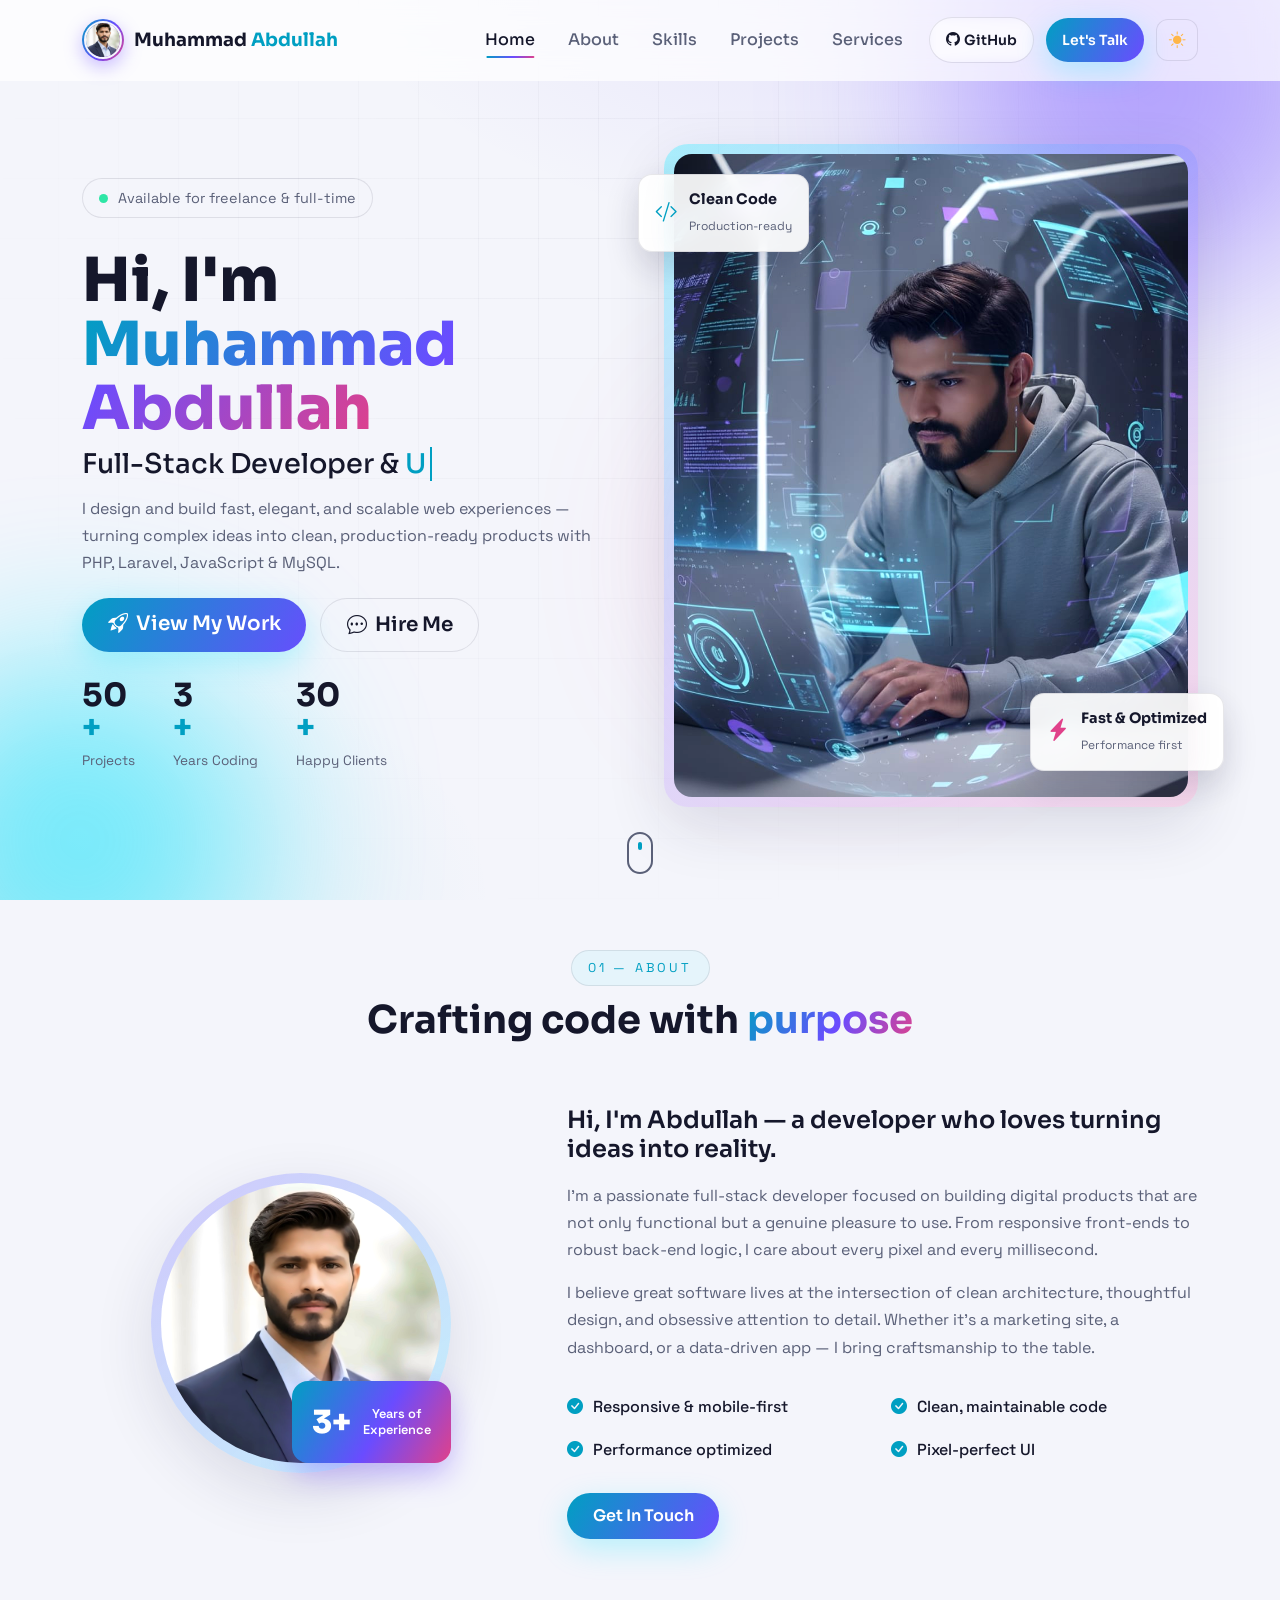
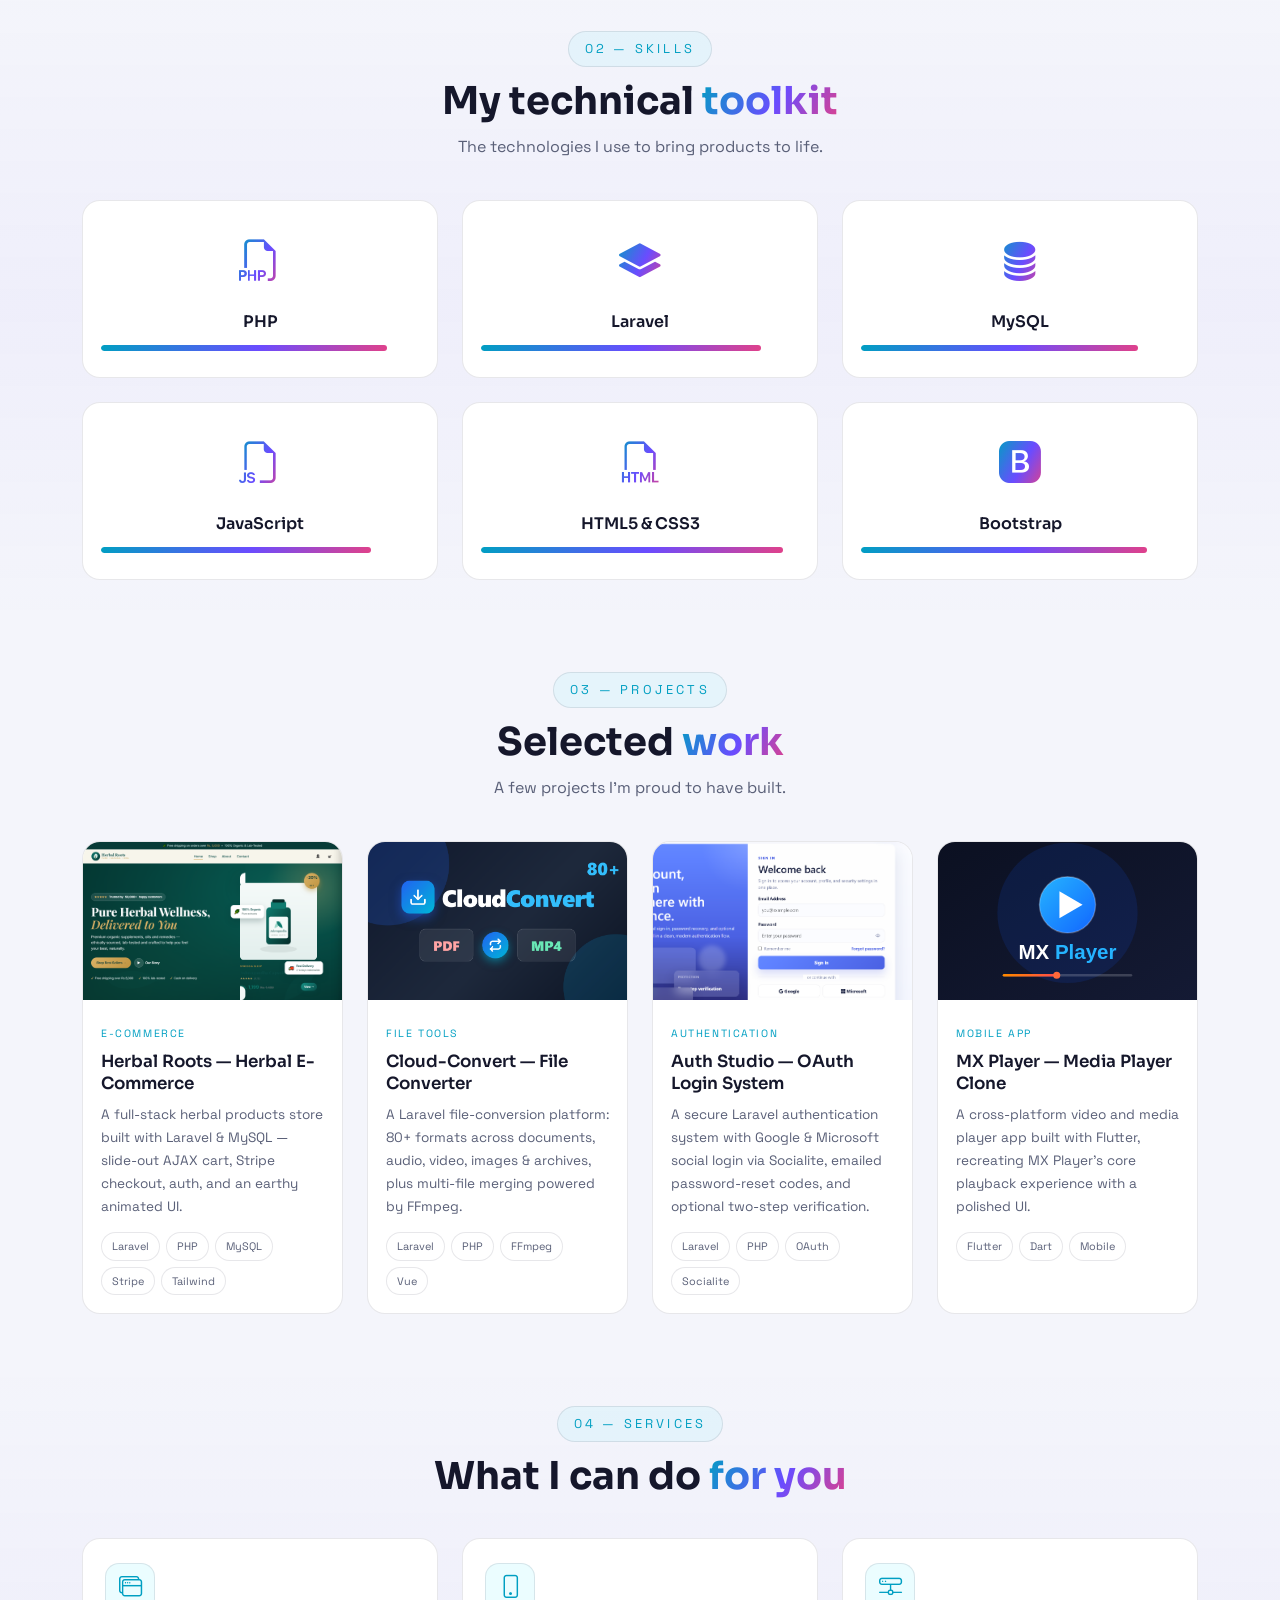
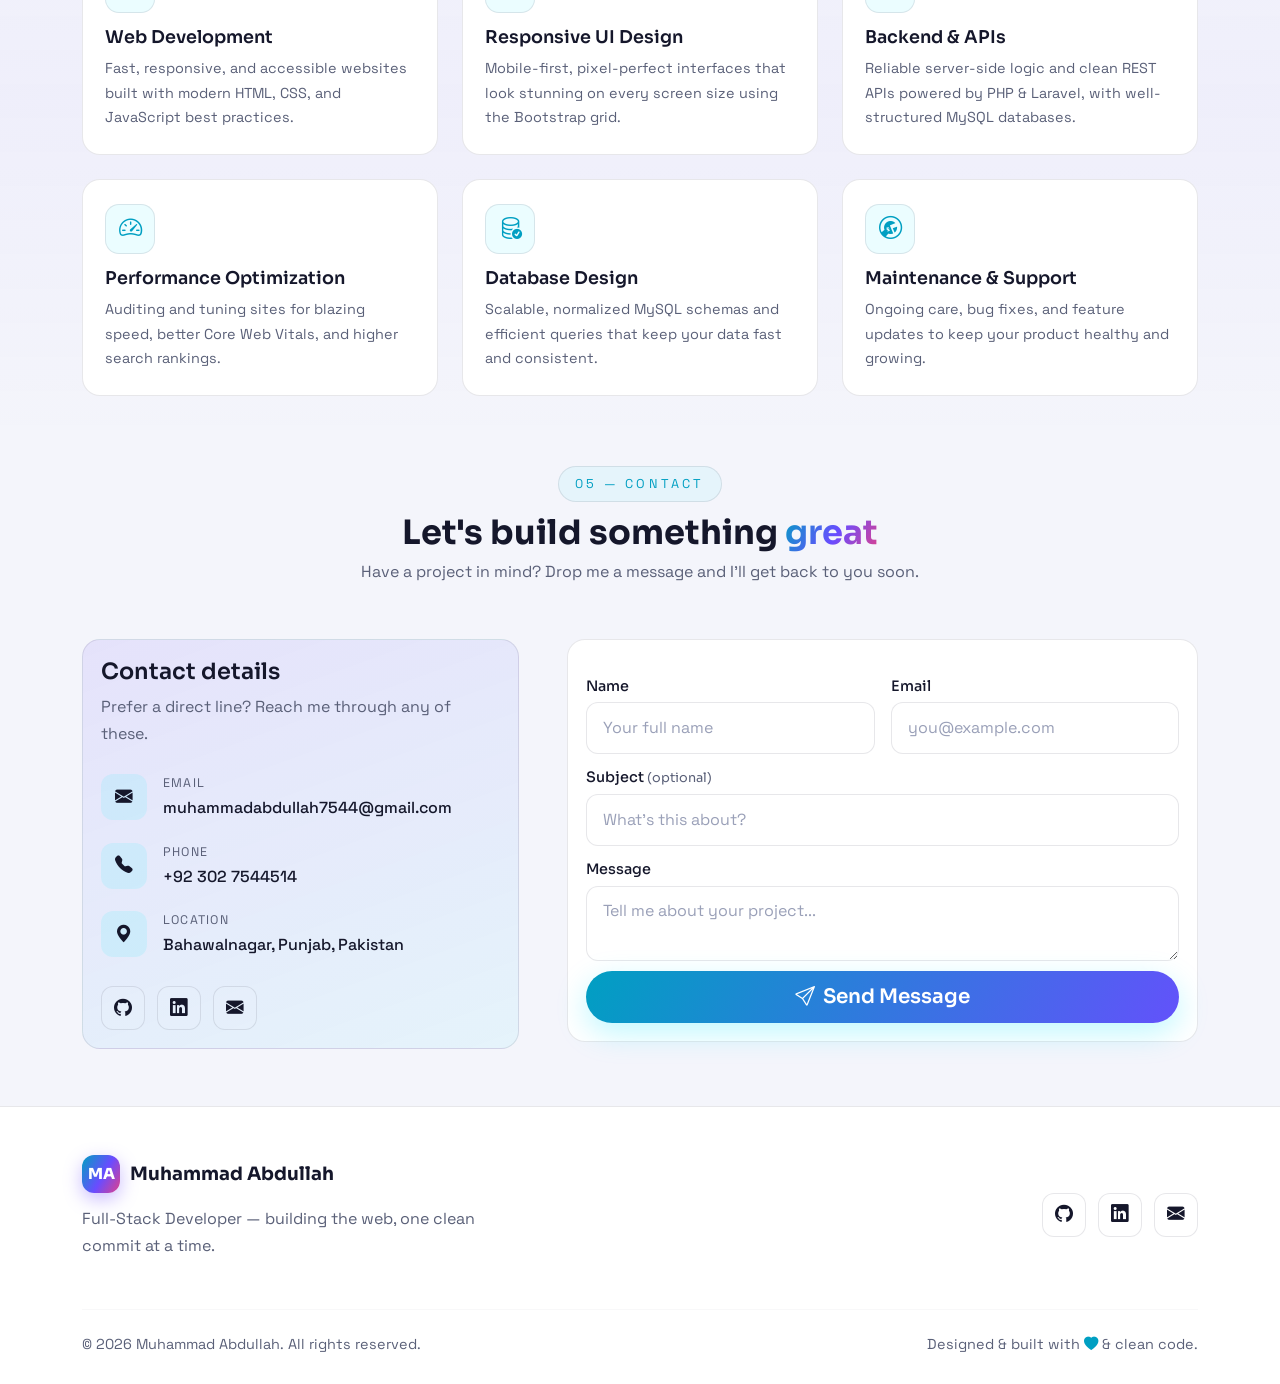
==== commit db29835d: "Auto update Fri 06/05/2026 14:51:19.33" ====
--- a/index.html
+++ b/index.html
@@ -99,7 +99,7 @@
           </h2>
           <p class="hero-lead reveal" data-reveal="up" data-delay="240">
             I design and build fast, elegant, and scalable web experiences — turning complex
-            ideas into clean, production-ready products with HTML, CSS, JavaScript, Python &amp; SQL.
+            ideas into clean, production-ready products with PHP, Laravel, JavaScript &amp; MySQL.
           </p>
           <div class="hero-actions reveal" data-reveal="up" data-delay="320">
             <a href="#projects" class="btn btn-glow btn-lg">
@@ -216,28 +216,28 @@
       </div>
       <div class="row g-4 mt-2">
         <div class="col-6 col-md-4 col-lg-4 reveal" data-reveal="up" data-delay="0">
-          <div class="skill-card"><i class="bi bi-filetype-html skill-icon"></i><h4>HTML5</h4>
+          <div class="skill-card"><i class="bi bi-filetype-php skill-icon"></i><h4>PHP</h4>
+            <div class="skill-bar"><span style="--lvl:90%"></span></div></div>
+        </div>
+        <div class="col-6 col-md-4 col-lg-4 reveal" data-reveal="up" data-delay="80">
+          <div class="skill-card"><i class="bi bi-layers-fill skill-icon"></i><h4>Laravel</h4>
+            <div class="skill-bar"><span style="--lvl:88%"></span></div></div>
+        </div>
+        <div class="col-6 col-md-4 col-lg-4 reveal" data-reveal="up" data-delay="160">
+          <div class="skill-card"><i class="bi bi-database-fill skill-icon"></i><h4>MySQL</h4>
+            <div class="skill-bar"><span style="--lvl:87%"></span></div></div>
+        </div>
+        <div class="col-6 col-md-4 col-lg-4 reveal" data-reveal="up" data-delay="240">
+          <div class="skill-card"><i class="bi bi-filetype-js skill-icon"></i><h4>JavaScript</h4>
+            <div class="skill-bar"><span style="--lvl:85%"></span></div></div>
+        </div>
+        <div class="col-6 col-md-4 col-lg-4 reveal" data-reveal="up" data-delay="320">
+          <div class="skill-card"><i class="bi bi-filetype-html skill-icon"></i><h4>HTML5 &amp; CSS3</h4>
             <div class="skill-bar"><span style="--lvl:95%"></span></div></div>
         </div>
-        <div class="col-6 col-md-4 col-lg-4 reveal" data-reveal="up" data-delay="80">
-          <div class="skill-card"><i class="bi bi-filetype-css skill-icon"></i><h4>CSS3</h4>
-            <div class="skill-bar"><span style="--lvl:92%"></span></div></div>
-        </div>
-        <div class="col-6 col-md-4 col-lg-4 reveal" data-reveal="up" data-delay="160">
+        <div class="col-6 col-md-4 col-lg-4 reveal" data-reveal="up" data-delay="400">
           <div class="skill-card"><i class="bi bi-bootstrap-fill skill-icon"></i><h4>Bootstrap</h4>
             <div class="skill-bar"><span style="--lvl:90%"></span></div></div>
-        </div>
-        <div class="col-6 col-md-4 col-lg-4 reveal" data-reveal="up" data-delay="240">
-          <div class="skill-card"><i class="bi bi-filetype-js skill-icon"></i><h4>JavaScript</h4>
-            <div class="skill-bar"><span style="--lvl:88%"></span></div></div>
-        </div>
-        <div class="col-6 col-md-4 col-lg-4 reveal" data-reveal="up" data-delay="320">
-          <div class="skill-card"><i class="bi bi-filetype-py skill-icon"></i><h4>Python</h4>
-            <div class="skill-bar"><span style="--lvl:85%"></span></div></div>
-        </div>
-        <div class="col-6 col-md-4 col-lg-4 reveal" data-reveal="up" data-delay="400">
-          <div class="skill-card"><i class="bi bi-database-fill skill-icon"></i><h4>SQL</h4>
-            <div class="skill-bar"><span style="--lvl:82%"></span></div></div>
         </div>
       </div>
     </div>
@@ -362,7 +362,7 @@
           <div class="service-card">
             <div class="service-icon"><i class="bi bi-hdd-network"></i></div>
             <h3>Backend &amp; APIs</h3>
-            <p>Reliable server-side logic and clean REST APIs powered by Python, with well-structured SQL databases.</p>
+            <p>Reliable server-side logic and clean REST APIs powered by PHP &amp; Laravel, with well-structured MySQL databases.</p>
           </div>
         </div>
         <div class="col-md-6 col-lg-4 reveal" data-reveal="up" data-delay="100">
@@ -376,7 +376,7 @@
           <div class="service-card">
             <div class="service-icon"><i class="bi bi-database-check"></i></div>
             <h3>Database Design</h3>
-            <p>Scalable, normalized SQL schemas and efficient queries that keep your data fast and consistent.</p>
+            <p>Scalable, normalized MySQL schemas and efficient queries that keep your data fast and consistent.</p>
           </div>
         </div>
         <div class="col-md-6 col-lg-4 reveal" data-reveal="up" data-delay="300">
@@ -414,8 +414,7 @@
             <div class="contact-socials">
               <a href="https://github.com/abdullahcodexdev" target="_blank" rel="noopener" aria-label="GitHub"><i class="bi bi-github"></i></a>
               <a href="https://www.linkedin.com/in/muhammad-abdullah-66783812b" target="_blank" rel="noopener" aria-label="LinkedIn"><i class="bi bi-linkedin"></i></a>
-              <a href="#" aria-label="Twitter / X"><i class="bi bi-twitter-x"></i></a>
-              <a href="#" aria-label="Instagram"><i class="bi bi-instagram"></i></a>
+              <a href="mailto:muhammadabdullah7544@gmail.com" aria-label="Email"><i class="bi bi-envelope-fill"></i></a>
             </div>
           </div>
         </div>
@@ -474,8 +473,6 @@
           <div class="footer-socials">
             <a href="https://github.com/abdullahcodexdev" target="_blank" rel="noopener" aria-label="GitHub"><i class="bi bi-github"></i></a>
             <a href="https://www.linkedin.com/in/muhammad-abdullah-66783812b" target="_blank" rel="noopener" aria-label="LinkedIn"><i class="bi bi-linkedin"></i></a>
-            <a href="#" aria-label="Twitter / X"><i class="bi bi-twitter-x"></i></a>
-            <a href="#" aria-label="Instagram"><i class="bi bi-instagram"></i></a>
             <a href="mailto:muhammadabdullah7544@gmail.com" aria-label="Email"><i class="bi bi-envelope-fill"></i></a>
           </div>
         </div>
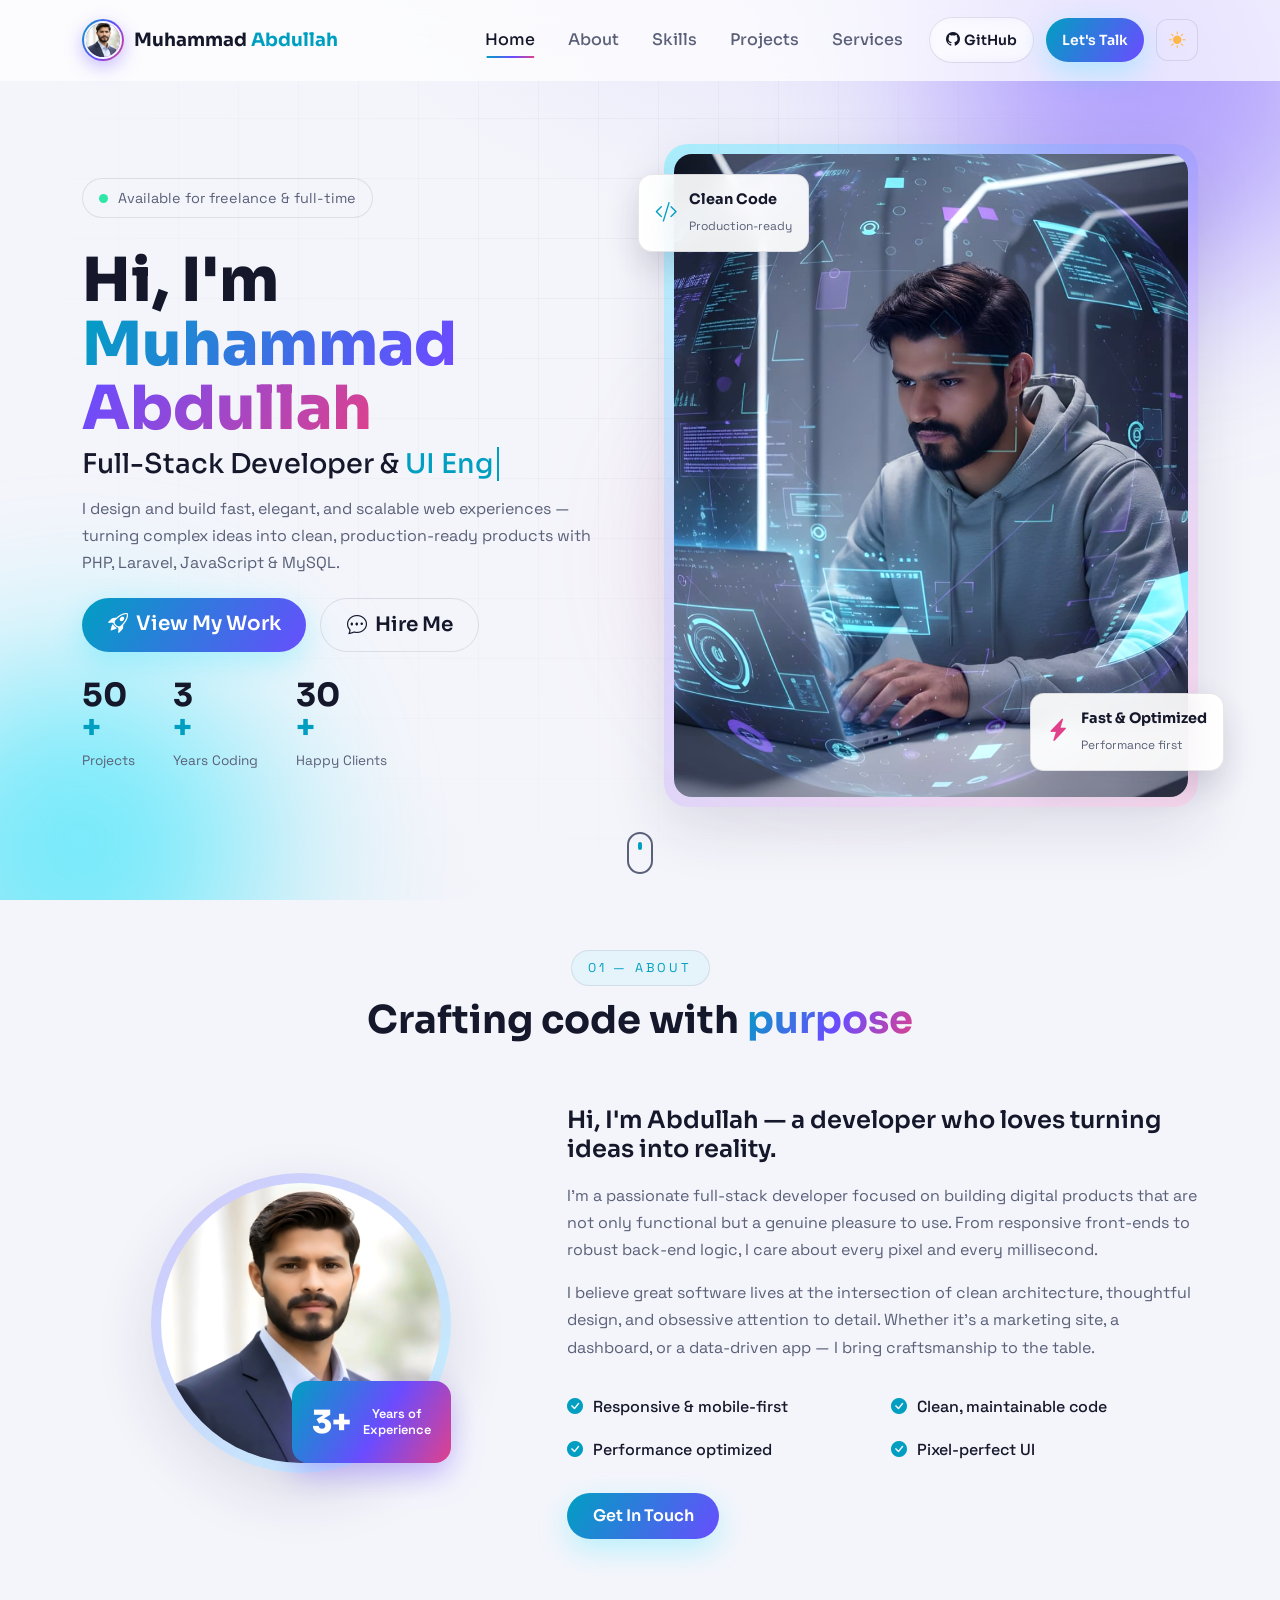
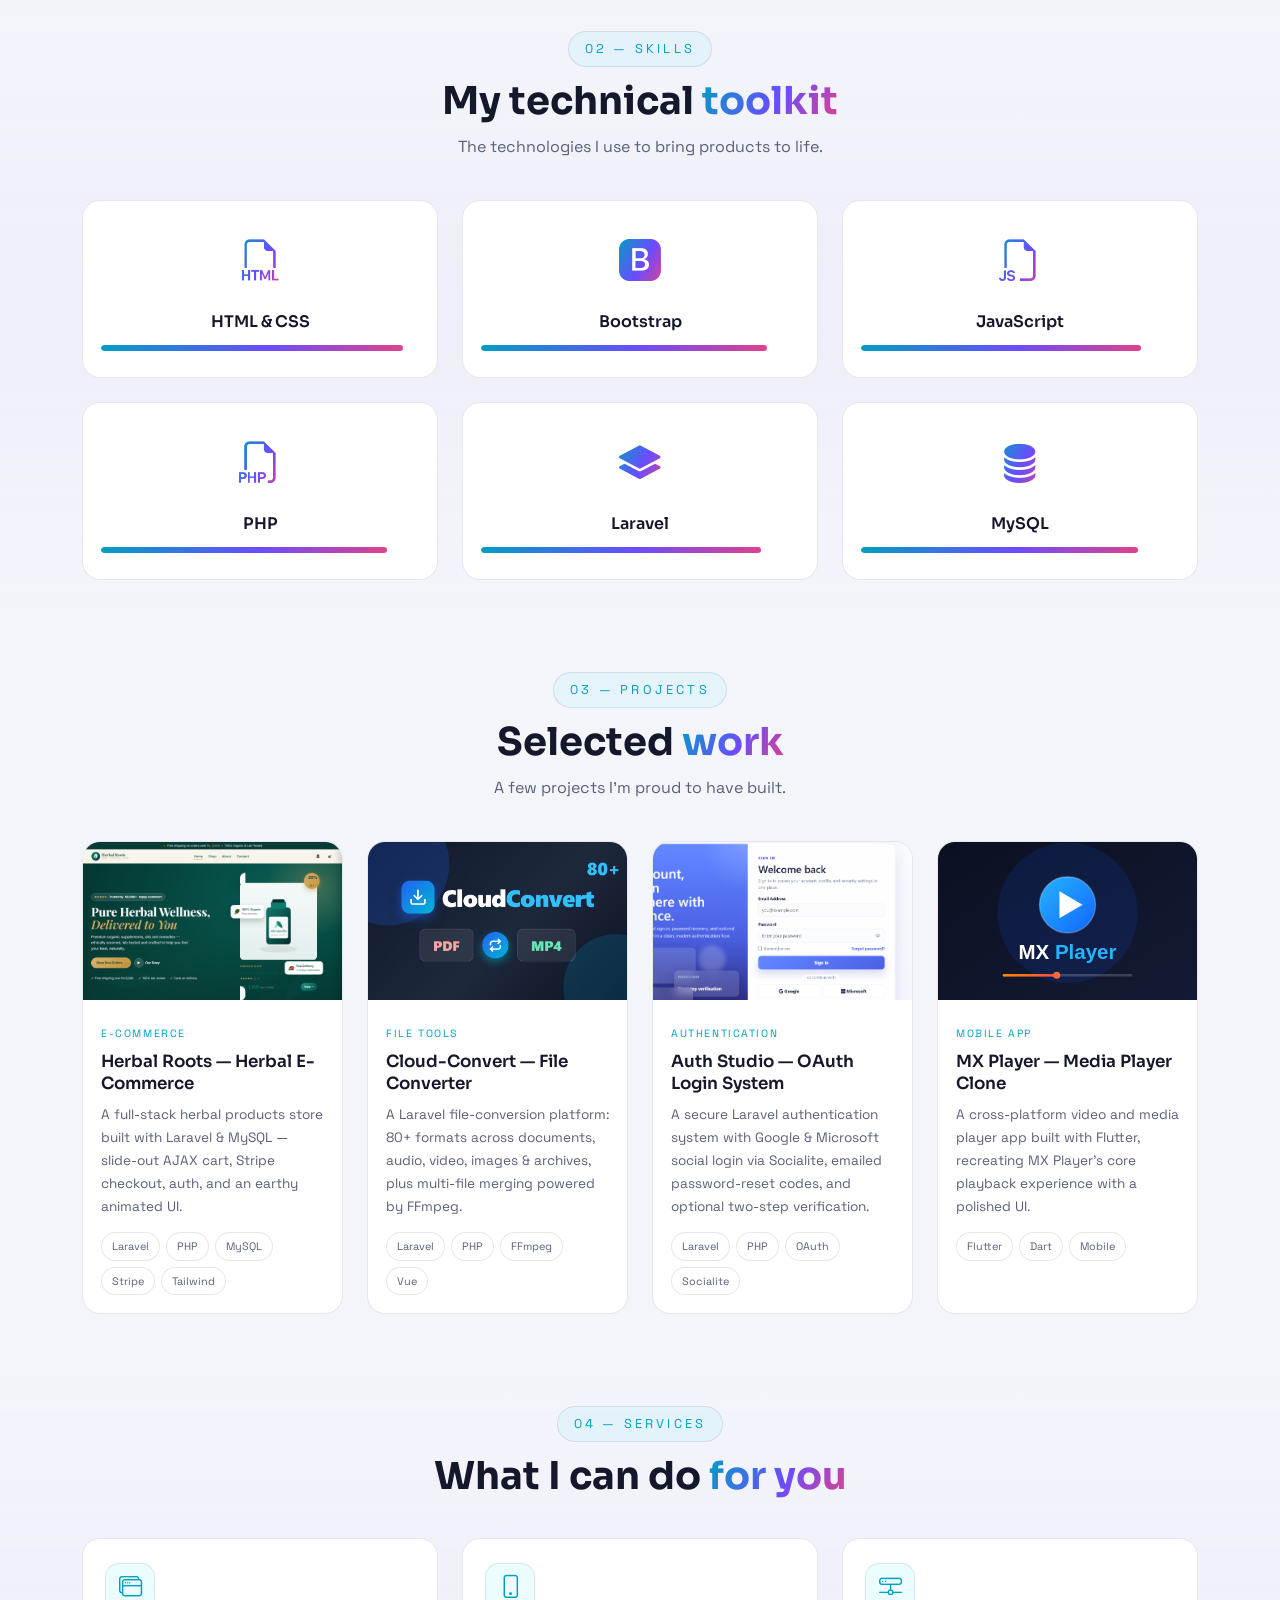
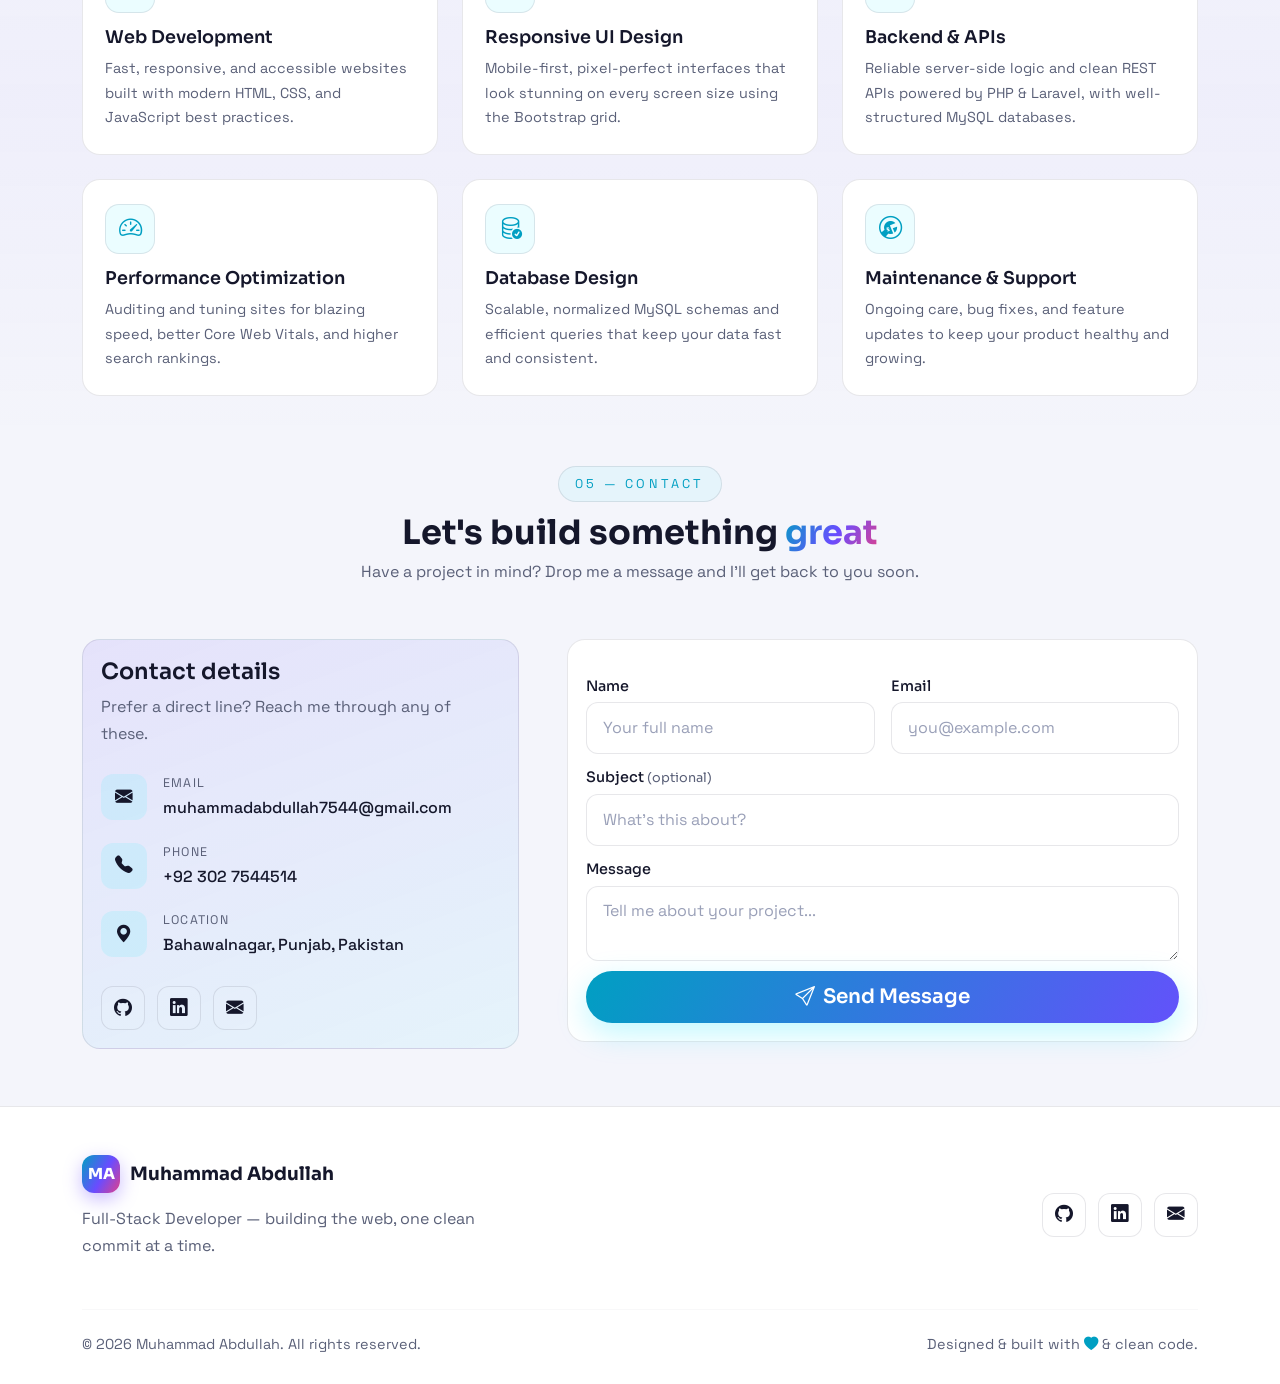
==== commit d74869f1: "Auto update Fri 06/05/2026 15:02:25.22" ====
--- a/index.html
+++ b/index.html
@@ -216,28 +216,28 @@
       </div>
       <div class="row g-4 mt-2">
         <div class="col-6 col-md-4 col-lg-4 reveal" data-reveal="up" data-delay="0">
+          <div class="skill-card"><i class="bi bi-filetype-html skill-icon"></i><h4>HTML &amp; CSS</h4>
+            <div class="skill-bar"><span style="--lvl:95%"></span></div></div>
+        </div>
+        <div class="col-6 col-md-4 col-lg-4 reveal" data-reveal="up" data-delay="80">
+          <div class="skill-card"><i class="bi bi-bootstrap-fill skill-icon"></i><h4>Bootstrap</h4>
+            <div class="skill-bar"><span style="--lvl:90%"></span></div></div>
+        </div>
+        <div class="col-6 col-md-4 col-lg-4 reveal" data-reveal="up" data-delay="160">
+          <div class="skill-card"><i class="bi bi-filetype-js skill-icon"></i><h4>JavaScript</h4>
+            <div class="skill-bar"><span style="--lvl:88%"></span></div></div>
+        </div>
+        <div class="col-6 col-md-4 col-lg-4 reveal" data-reveal="up" data-delay="240">
           <div class="skill-card"><i class="bi bi-filetype-php skill-icon"></i><h4>PHP</h4>
             <div class="skill-bar"><span style="--lvl:90%"></span></div></div>
         </div>
-        <div class="col-6 col-md-4 col-lg-4 reveal" data-reveal="up" data-delay="80">
+        <div class="col-6 col-md-4 col-lg-4 reveal" data-reveal="up" data-delay="320">
           <div class="skill-card"><i class="bi bi-layers-fill skill-icon"></i><h4>Laravel</h4>
             <div class="skill-bar"><span style="--lvl:88%"></span></div></div>
         </div>
-        <div class="col-6 col-md-4 col-lg-4 reveal" data-reveal="up" data-delay="160">
+        <div class="col-6 col-md-4 col-lg-4 reveal" data-reveal="up" data-delay="400">
           <div class="skill-card"><i class="bi bi-database-fill skill-icon"></i><h4>MySQL</h4>
             <div class="skill-bar"><span style="--lvl:87%"></span></div></div>
-        </div>
-        <div class="col-6 col-md-4 col-lg-4 reveal" data-reveal="up" data-delay="240">
-          <div class="skill-card"><i class="bi bi-filetype-js skill-icon"></i><h4>JavaScript</h4>
-            <div class="skill-bar"><span style="--lvl:85%"></span></div></div>
-        </div>
-        <div class="col-6 col-md-4 col-lg-4 reveal" data-reveal="up" data-delay="320">
-          <div class="skill-card"><i class="bi bi-filetype-html skill-icon"></i><h4>HTML5 &amp; CSS3</h4>
-            <div class="skill-bar"><span style="--lvl:95%"></span></div></div>
-        </div>
-        <div class="col-6 col-md-4 col-lg-4 reveal" data-reveal="up" data-delay="400">
-          <div class="skill-card"><i class="bi bi-bootstrap-fill skill-icon"></i><h4>Bootstrap</h4>
-            <div class="skill-bar"><span style="--lvl:90%"></span></div></div>
         </div>
       </div>
     </div>
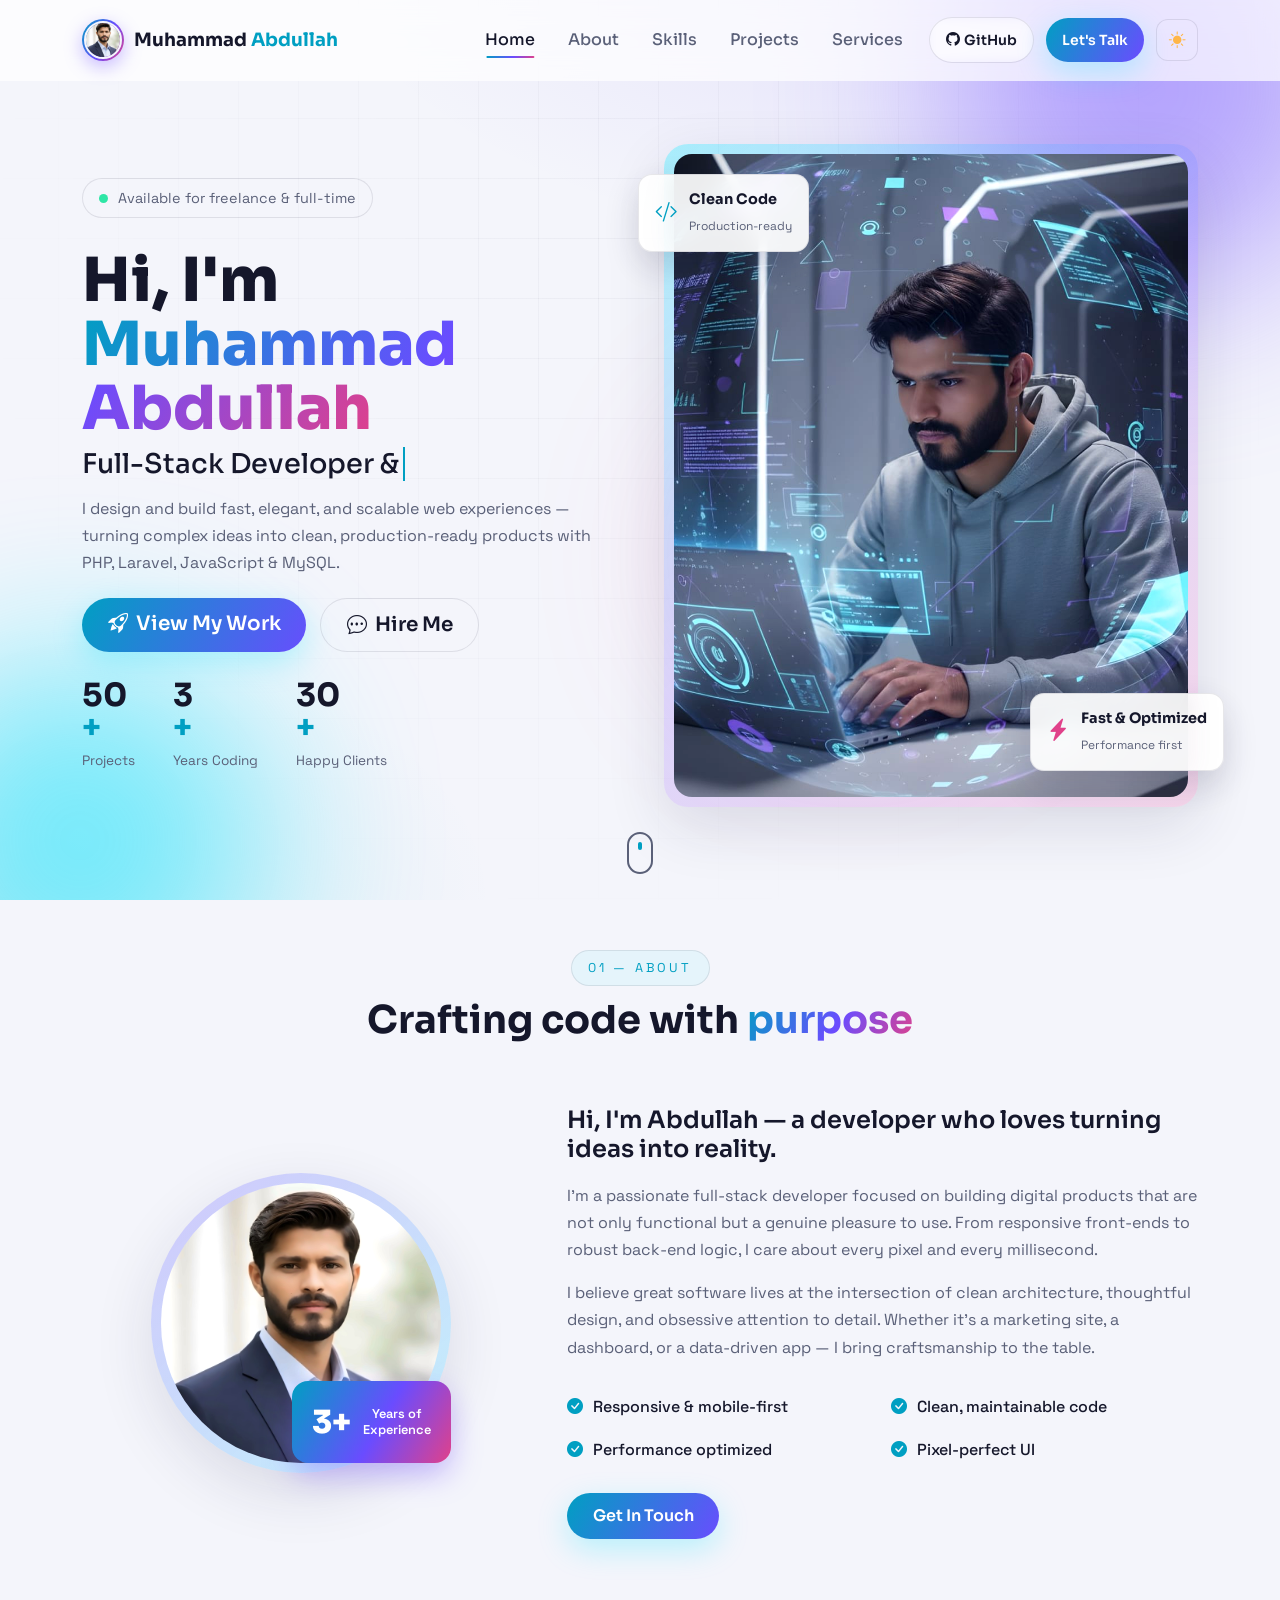
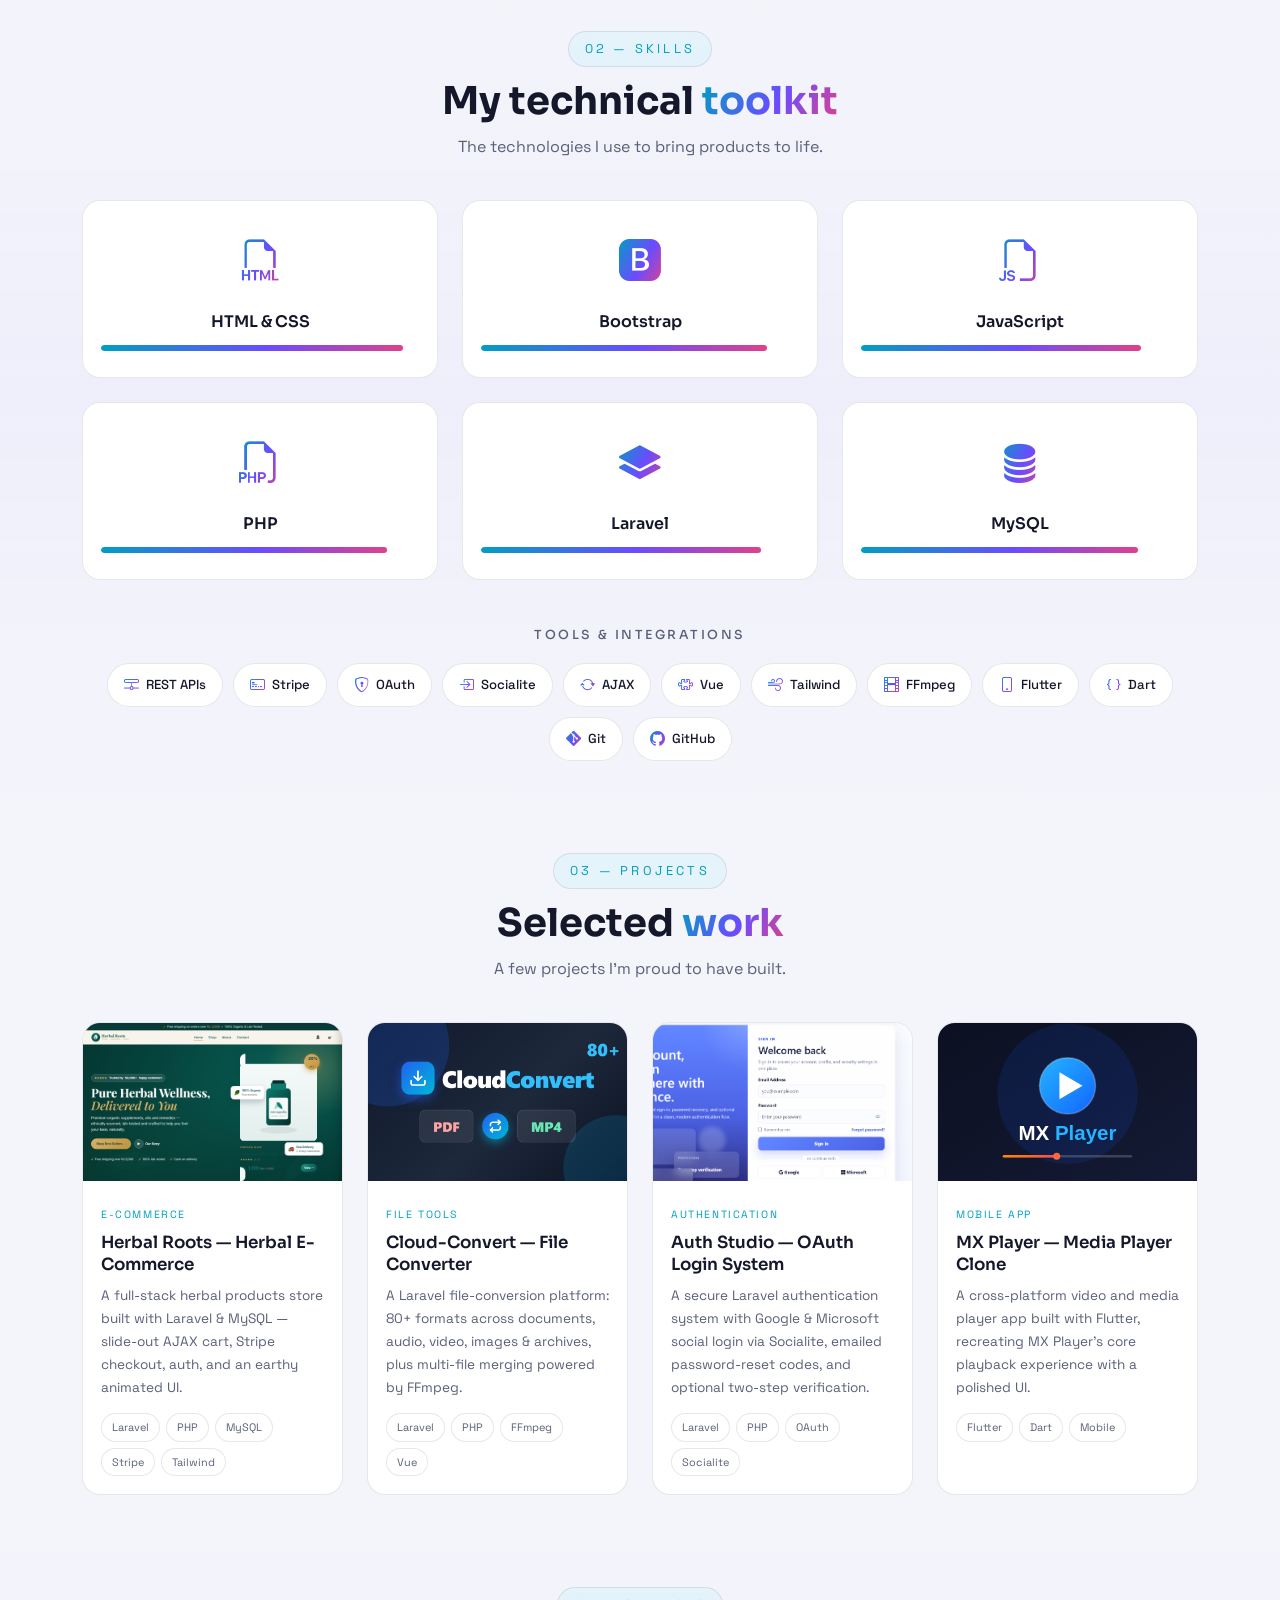
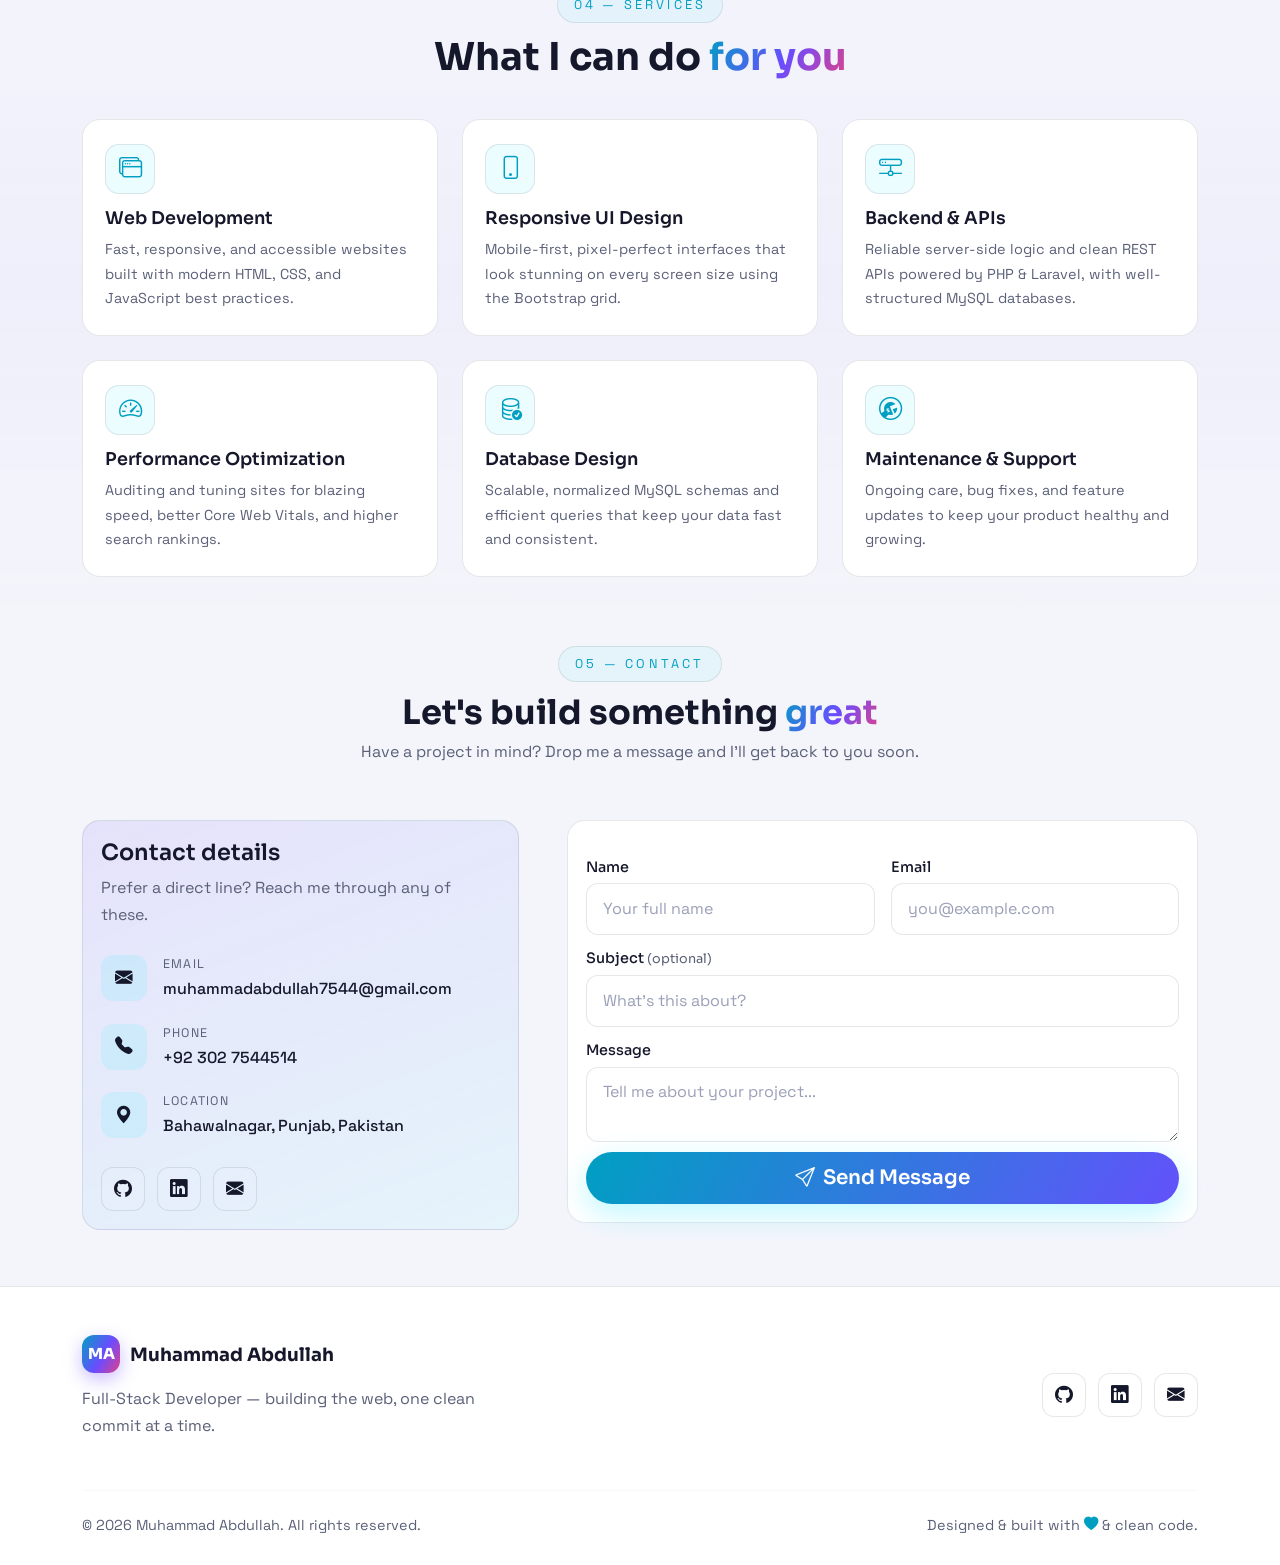
==== commit 4cf18b67: "Auto update Fri 06/05/2026 15:45:19.31" ====
--- a/index.html
+++ b/index.html
@@ -240,6 +240,25 @@
             <div class="skill-bar"><span style="--lvl:87%"></span></div></div>
         </div>
       </div>
+
+      <!-- Tools & Integrations (real tech used across projects) -->
+      <div class="tools-wrap reveal" data-reveal="up" data-delay="120">
+        <h3 class="tools-title">Tools &amp; Integrations</h3>
+        <div class="tools-chips">
+          <span><i class="bi bi-hdd-network"></i> REST APIs</span>
+          <span><i class="bi bi-credit-card-2-front"></i> Stripe</span>
+          <span><i class="bi bi-shield-lock"></i> OAuth</span>
+          <span><i class="bi bi-box-arrow-in-right"></i> Socialite</span>
+          <span><i class="bi bi-arrow-repeat"></i> AJAX</span>
+          <span><i class="bi bi-puzzle"></i> Vue</span>
+          <span><i class="bi bi-wind"></i> Tailwind</span>
+          <span><i class="bi bi-film"></i> FFmpeg</span>
+          <span><i class="bi bi-phone"></i> Flutter</span>
+          <span><i class="bi bi-braces"></i> Dart</span>
+          <span><i class="bi bi-git"></i> Git</span>
+          <span><i class="bi bi-github"></i> GitHub</span>
+        </div>
+      </div>
     </div>
   </section>
 
--- a/css/style.css
+++ b/css/style.css
@@ -357,6 +357,20 @@
 .skill-bar span { display: block; height: 100%; width: 0; border-radius: 6px; background: var(--gradient);
   transition: width 1.2s cubic-bezier(.2,.8,.2,1); }
 .skill-card.in-view .skill-bar span { width: var(--lvl); }
+
+/* ===== Tools & Integrations ===== */
+.tools-wrap { margin-top: 48px; text-align: center; }
+.tools-title { font-size: .78rem; letter-spacing: .2em; text-transform: uppercase;
+  color: var(--muted); margin-bottom: 20px; }
+.tools-chips { display: flex; flex-wrap: wrap; justify-content: center; gap: 10px; }
+.tools-chips span { display: inline-flex; align-items: center; gap: 7px; font-size: .82rem;
+  font-weight: 500; padding: 8px 16px; border-radius: 999px; background: var(--surface);
+  border: 1px solid var(--border); color: var(--text);
+  transition: transform .3s ease, border-color .3s ease, color .3s ease, box-shadow .3s ease; }
+.tools-chips span i { font-size: .95rem; background: var(--gradient); -webkit-background-clip: text;
+  background-clip: text; -webkit-text-fill-color: transparent; }
+.tools-chips span:hover { transform: translateY(-3px); border-color: rgba(0,229,255,.4);
+  box-shadow: 0 10px 24px rgba(0,229,255,.12); }
 
 /* ===== Projects ===== */
 .project-card { position: relative; border-radius: var(--radius); overflow: hidden;
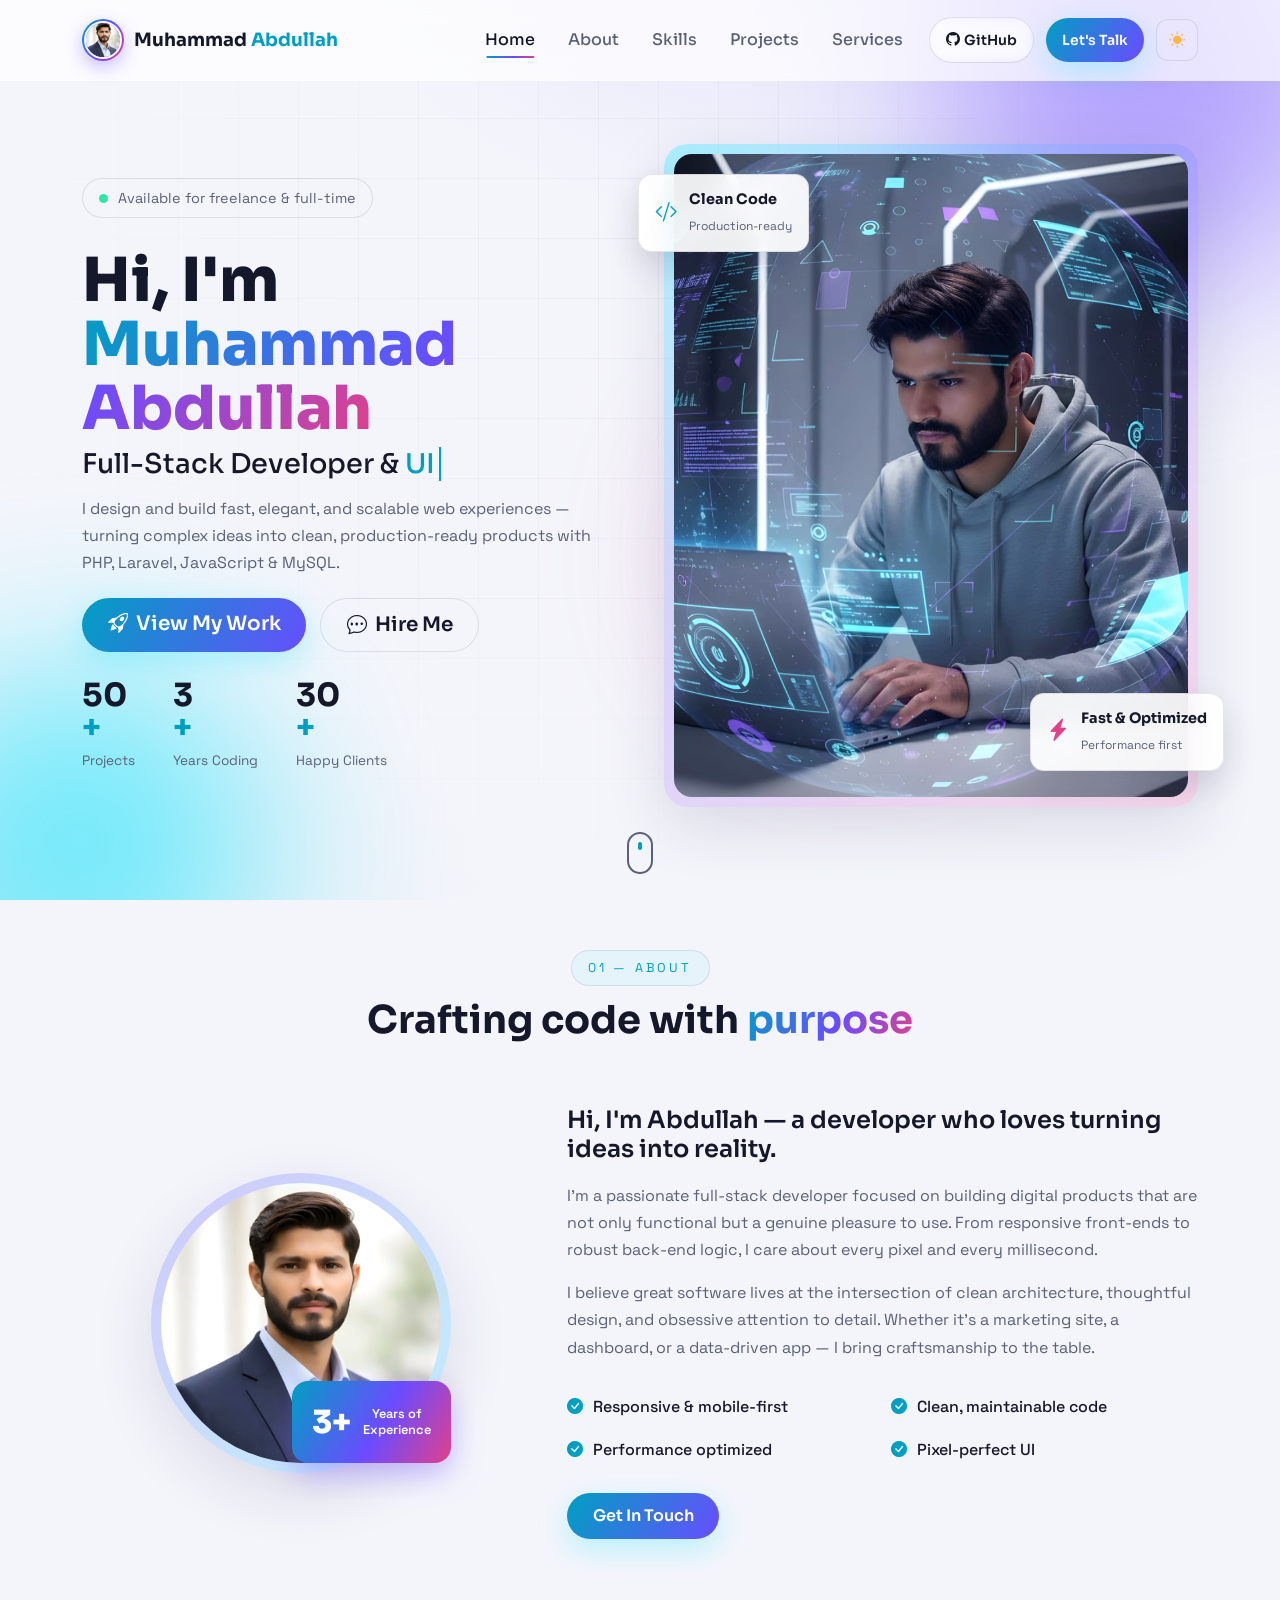
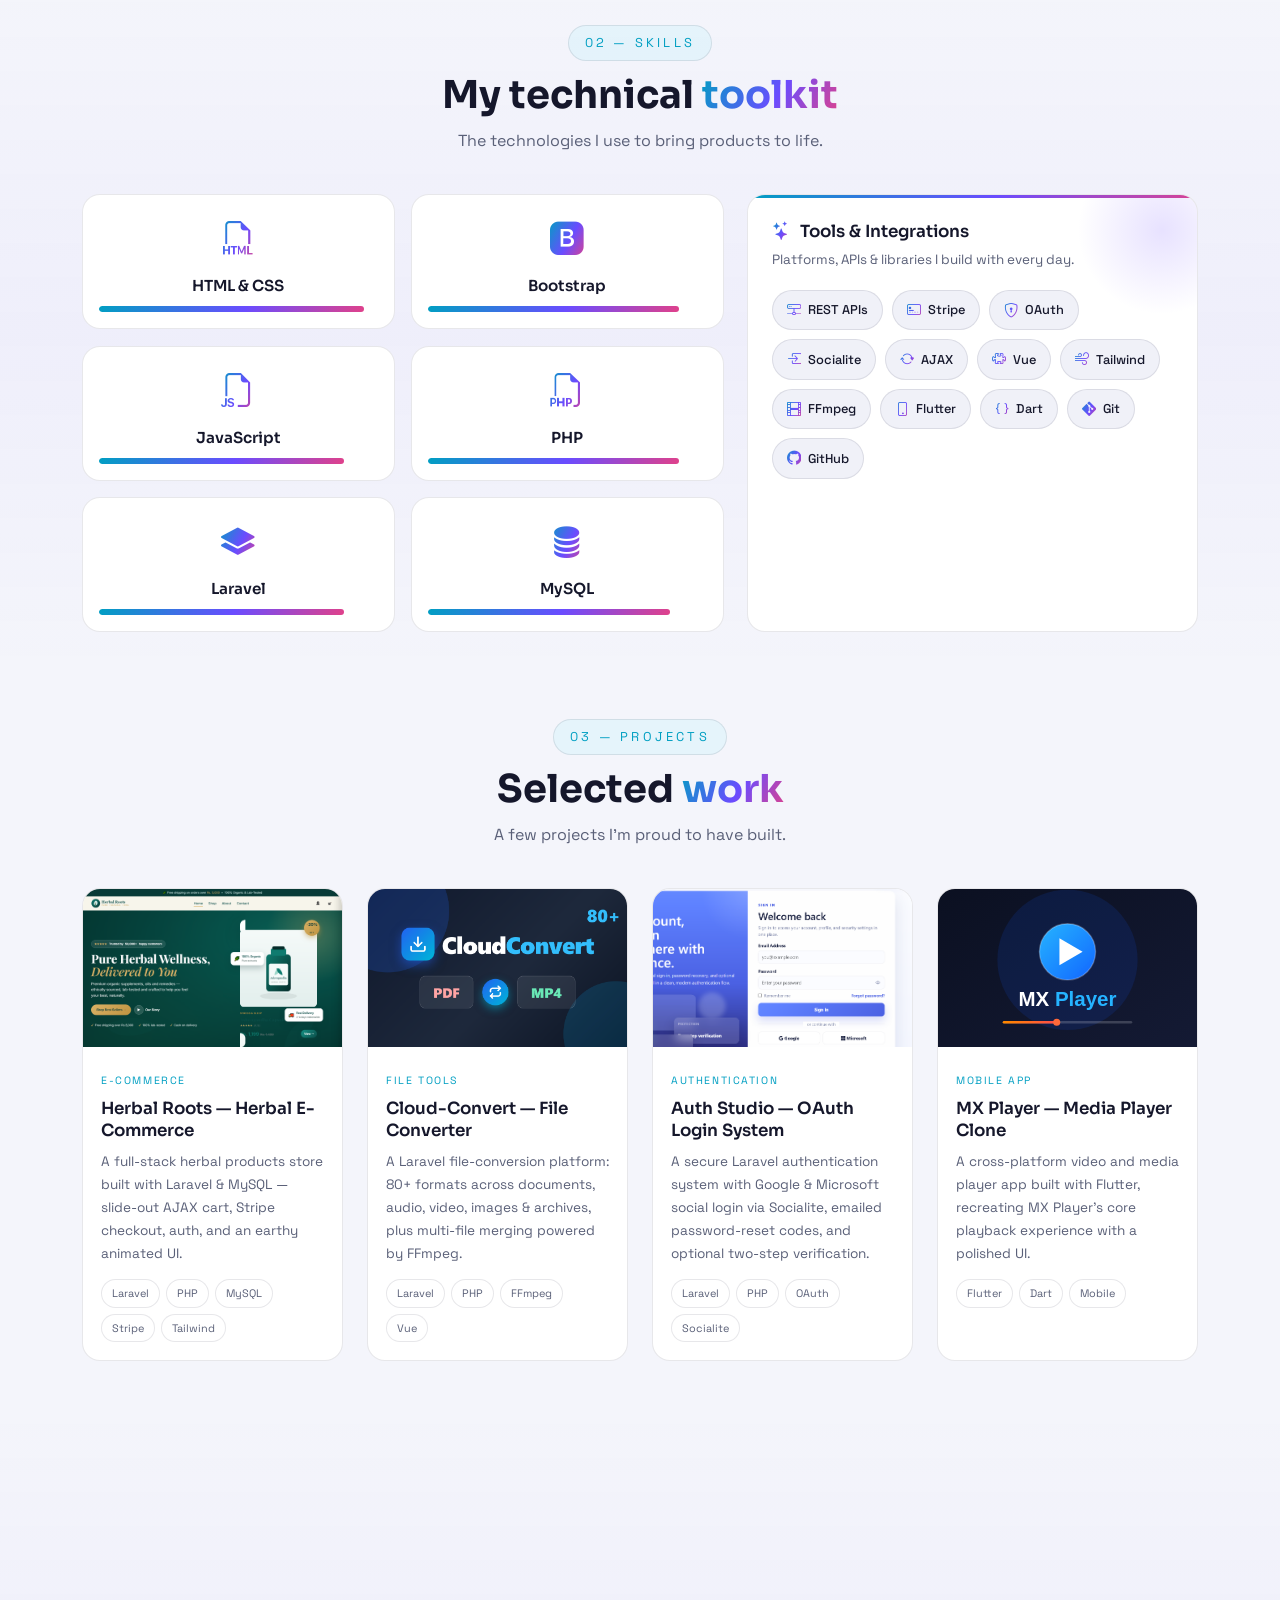
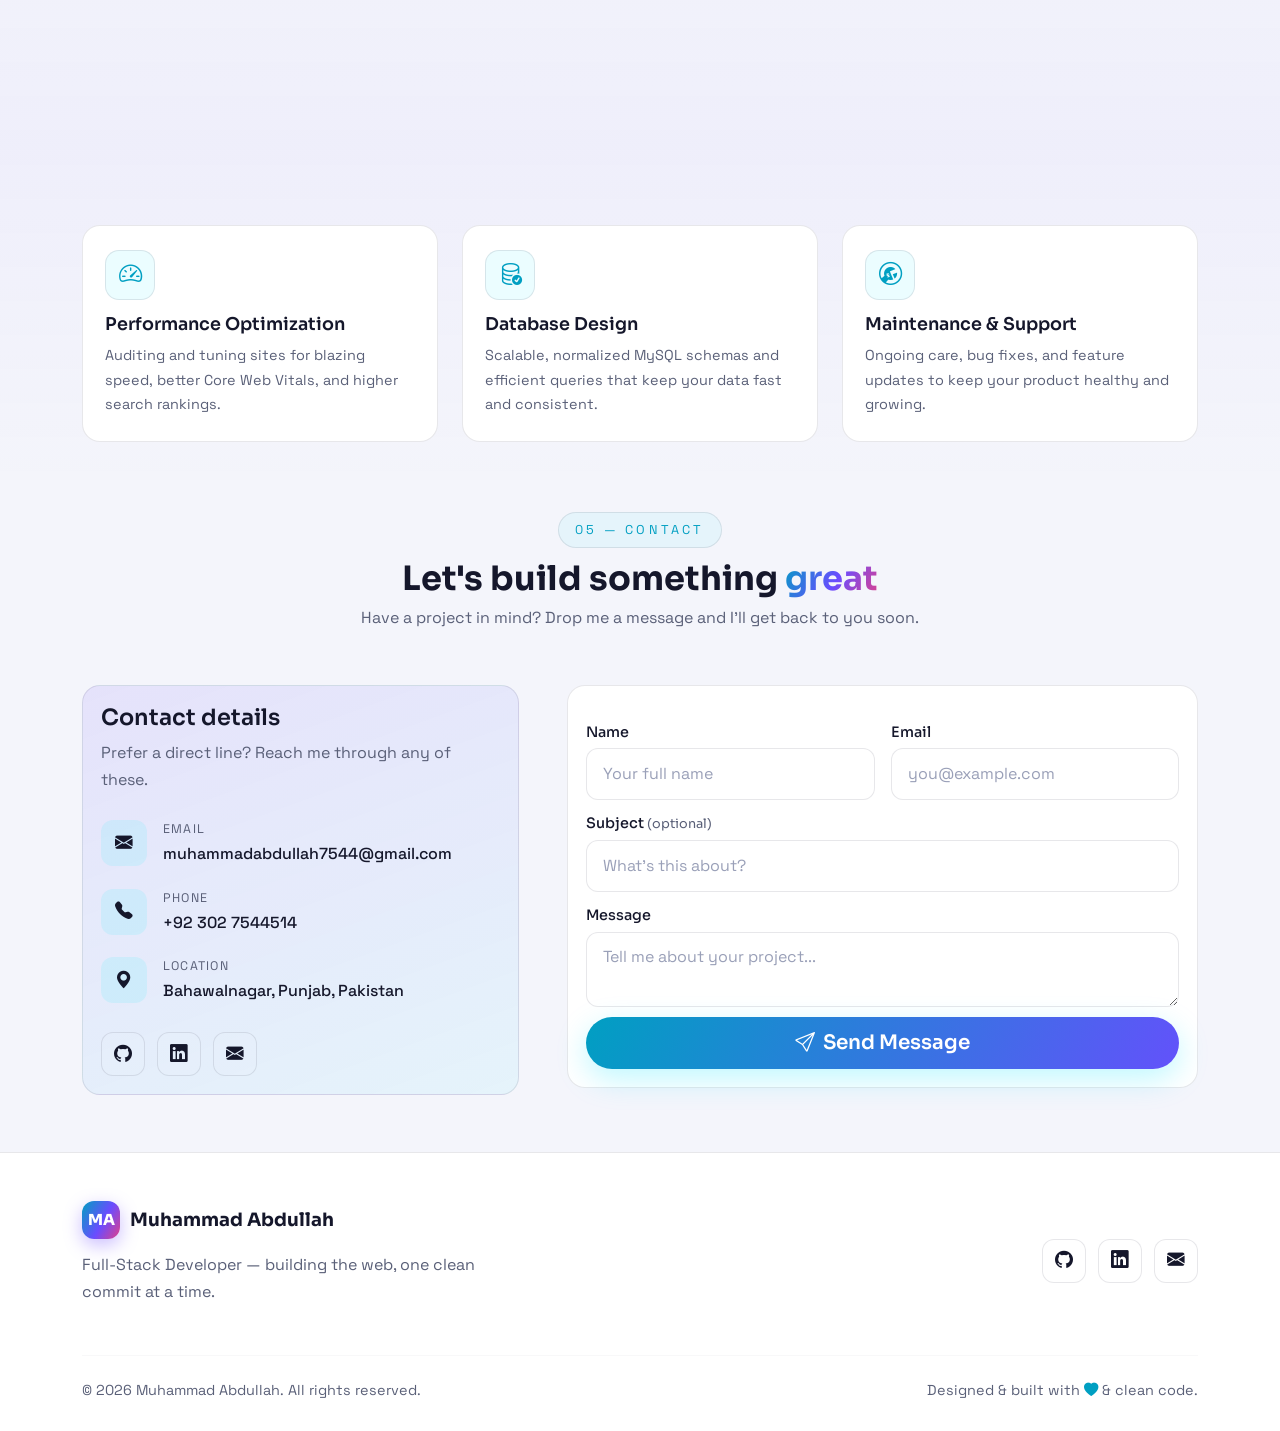
==== commit c6a9d98b: "Auto update Fri 06/05/2026 16:09:36.03" ====
--- a/index.html
+++ b/index.html
@@ -214,49 +214,56 @@
         <h2 class="section-title">My technical <span class="gradient-text">toolkit</span></h2>
         <p class="section-sub">The technologies I use to bring products to life.</p>
       </div>
-      <div class="row g-4 mt-2">
-        <div class="col-6 col-md-4 col-lg-4 reveal" data-reveal="up" data-delay="0">
-          <div class="skill-card"><i class="bi bi-filetype-html skill-icon"></i><h4>HTML &amp; CSS</h4>
-            <div class="skill-bar"><span style="--lvl:95%"></span></div></div>
-        </div>
-        <div class="col-6 col-md-4 col-lg-4 reveal" data-reveal="up" data-delay="80">
-          <div class="skill-card"><i class="bi bi-bootstrap-fill skill-icon"></i><h4>Bootstrap</h4>
-            <div class="skill-bar"><span style="--lvl:90%"></span></div></div>
-        </div>
-        <div class="col-6 col-md-4 col-lg-4 reveal" data-reveal="up" data-delay="160">
-          <div class="skill-card"><i class="bi bi-filetype-js skill-icon"></i><h4>JavaScript</h4>
-            <div class="skill-bar"><span style="--lvl:88%"></span></div></div>
-        </div>
-        <div class="col-6 col-md-4 col-lg-4 reveal" data-reveal="up" data-delay="240">
-          <div class="skill-card"><i class="bi bi-filetype-php skill-icon"></i><h4>PHP</h4>
-            <div class="skill-bar"><span style="--lvl:90%"></span></div></div>
-        </div>
-        <div class="col-6 col-md-4 col-lg-4 reveal" data-reveal="up" data-delay="320">
-          <div class="skill-card"><i class="bi bi-layers-fill skill-icon"></i><h4>Laravel</h4>
-            <div class="skill-bar"><span style="--lvl:88%"></span></div></div>
-        </div>
-        <div class="col-6 col-md-4 col-lg-4 reveal" data-reveal="up" data-delay="400">
-          <div class="skill-card"><i class="bi bi-database-fill skill-icon"></i><h4>MySQL</h4>
-            <div class="skill-bar"><span style="--lvl:87%"></span></div></div>
-        </div>
-      </div>
-
-      <!-- Tools & Integrations (real tech used across projects) -->
-      <div class="tools-wrap reveal" data-reveal="up" data-delay="120">
-        <h3 class="tools-title">Tools &amp; Integrations</h3>
-        <div class="tools-chips">
-          <span><i class="bi bi-hdd-network"></i> REST APIs</span>
-          <span><i class="bi bi-credit-card-2-front"></i> Stripe</span>
-          <span><i class="bi bi-shield-lock"></i> OAuth</span>
-          <span><i class="bi bi-box-arrow-in-right"></i> Socialite</span>
-          <span><i class="bi bi-arrow-repeat"></i> AJAX</span>
-          <span><i class="bi bi-puzzle"></i> Vue</span>
-          <span><i class="bi bi-wind"></i> Tailwind</span>
-          <span><i class="bi bi-film"></i> FFmpeg</span>
-          <span><i class="bi bi-phone"></i> Flutter</span>
-          <span><i class="bi bi-braces"></i> Dart</span>
-          <span><i class="bi bi-git"></i> Git</span>
-          <span><i class="bi bi-github"></i> GitHub</span>
+      <div class="row g-4 mt-2 align-items-stretch">
+        <!-- LEFT: core skill cards -->
+        <div class="col-lg-7">
+          <div class="row g-3">
+            <div class="col-6 reveal" data-reveal="up" data-delay="0">
+              <div class="skill-card"><i class="bi bi-filetype-html skill-icon"></i><h4>HTML &amp; CSS</h4>
+                <div class="skill-bar"><span style="--lvl:95%"></span></div></div>
+            </div>
+            <div class="col-6 reveal" data-reveal="up" data-delay="80">
+              <div class="skill-card"><i class="bi bi-bootstrap-fill skill-icon"></i><h4>Bootstrap</h4>
+                <div class="skill-bar"><span style="--lvl:90%"></span></div></div>
+            </div>
+            <div class="col-6 reveal" data-reveal="up" data-delay="160">
+              <div class="skill-card"><i class="bi bi-filetype-js skill-icon"></i><h4>JavaScript</h4>
+                <div class="skill-bar"><span style="--lvl:88%"></span></div></div>
+            </div>
+            <div class="col-6 reveal" data-reveal="up" data-delay="240">
+              <div class="skill-card"><i class="bi bi-filetype-php skill-icon"></i><h4>PHP</h4>
+                <div class="skill-bar"><span style="--lvl:90%"></span></div></div>
+            </div>
+            <div class="col-6 reveal" data-reveal="up" data-delay="320">
+              <div class="skill-card"><i class="bi bi-layers-fill skill-icon"></i><h4>Laravel</h4>
+                <div class="skill-bar"><span style="--lvl:88%"></span></div></div>
+            </div>
+            <div class="col-6 reveal" data-reveal="up" data-delay="400">
+              <div class="skill-card"><i class="bi bi-database-fill skill-icon"></i><h4>MySQL</h4>
+                <div class="skill-bar"><span style="--lvl:87%"></span></div></div>
+            </div>
+          </div>
+        </div>
+        <!-- RIGHT: tools & integrations panel -->
+        <div class="col-lg-5 reveal" data-reveal="right" data-delay="120">
+          <div class="tools-panel">
+            <h3 class="tools-panel-title"><i class="bi bi-stars"></i> Tools &amp; Integrations</h3>
+            <p class="tools-panel-sub">Platforms, APIs &amp; libraries I build with every day.</p>
+            <div class="tools-chips">
+              <span><i class="bi bi-hdd-network"></i> REST APIs</span>
+              <span><i class="bi bi-credit-card-2-front"></i> Stripe</span>
+              <span><i class="bi bi-shield-lock"></i> OAuth</span>
+              <span><i class="bi bi-box-arrow-in-right"></i> Socialite</span>
+              <span><i class="bi bi-arrow-repeat"></i> AJAX</span>
+              <span><i class="bi bi-puzzle"></i> Vue</span>
+              <span><i class="bi bi-wind"></i> Tailwind</span>
+              <span><i class="bi bi-film"></i> FFmpeg</span>
+              <span><i class="bi bi-phone"></i> Flutter</span>
+              <span><i class="bi bi-braces"></i> Dart</span>
+              <span><i class="bi bi-git"></i> Git</span>
+              <span><i class="bi bi-github"></i> GitHub</span>
+            </div>
+          </div>
         </div>
       </div>
     </div>
--- a/css/style.css
+++ b/css/style.css
@@ -358,19 +358,34 @@
   transition: width 1.2s cubic-bezier(.2,.8,.2,1); }
 .skill-card.in-view .skill-bar span { width: var(--lvl); }
 
-/* ===== Tools & Integrations ===== */
-.tools-wrap { margin-top: 48px; text-align: center; }
-.tools-title { font-size: .78rem; letter-spacing: .2em; text-transform: uppercase;
-  color: var(--muted); margin-bottom: 20px; }
-.tools-chips { display: flex; flex-wrap: wrap; justify-content: center; gap: 10px; }
-.tools-chips span { display: inline-flex; align-items: center; gap: 7px; font-size: .82rem;
-  font-weight: 500; padding: 8px 16px; border-radius: 999px; background: var(--surface);
-  border: 1px solid var(--border); color: var(--text);
-  transition: transform .3s ease, border-color .3s ease, color .3s ease, box-shadow .3s ease; }
-.tools-chips span i { font-size: .95rem; background: var(--gradient); -webkit-background-clip: text;
+/* ===== Tools & Integrations panel (right column of Skills) ===== */
+.tools-panel { position: relative; height: 100%; background: var(--surface);
+  border: 1px solid var(--border); border-radius: var(--radius); padding: 26px 24px;
+  overflow: hidden; display: flex; flex-direction: column; }
+.tools-panel::before { content: ""; position: absolute; top: 0; left: 0; right: 0; height: 3px;
+  background: var(--gradient); }
+.tools-panel::after { content: ""; position: absolute; top: -50px; right: -50px; width: 170px; height: 170px;
+  background: radial-gradient(circle, rgba(124,92,255,.18), transparent 70%); pointer-events: none; }
+.tools-panel-title { font-size: 1.05rem; font-weight: 600; display: flex; align-items: center; gap: 10px;
+  margin-bottom: 6px; }
+.tools-panel-title i { font-size: 1.15rem; background: var(--gradient); -webkit-background-clip: text;
+  background-clip: text; -webkit-text-fill-color: transparent; }
+.tools-panel-sub { color: var(--muted); font-size: .84rem; margin-bottom: 18px; }
+.tools-chips { display: flex; flex-wrap: wrap; gap: 9px; }
+.tools-chips span { display: inline-flex; align-items: center; gap: 7px; font-size: .8rem; font-weight: 500;
+  padding: 7px 14px; border-radius: 999px; background: var(--surface-2); border: 1px solid var(--border);
+  color: var(--text); transition: transform .3s ease, border-color .3s ease, box-shadow .3s ease; }
+.tools-chips span i { font-size: .9rem; background: var(--gradient); -webkit-background-clip: text;
   background-clip: text; -webkit-text-fill-color: transparent; }
 .tools-chips span:hover { transform: translateY(-3px); border-color: rgba(0,229,255,.4);
   box-shadow: 0 10px 24px rgba(0,229,255,.12); }
+
+/* Compact the Skills section so both columns sit cleanly in one section */
+#skills.section { padding-top: 40px; padding-bottom: 40px; }
+#skills .section-head { margin-bottom: 14px; }
+#skills .skill-card { padding: 16px 16px; }
+#skills .skill-icon { font-size: 2.1rem; }
+#skills .skill-card h4 { margin: 9px 0 11px; font-size: .95rem; }
 
 /* ===== Projects ===== */
 .project-card { position: relative; border-radius: var(--radius); overflow: hidden;
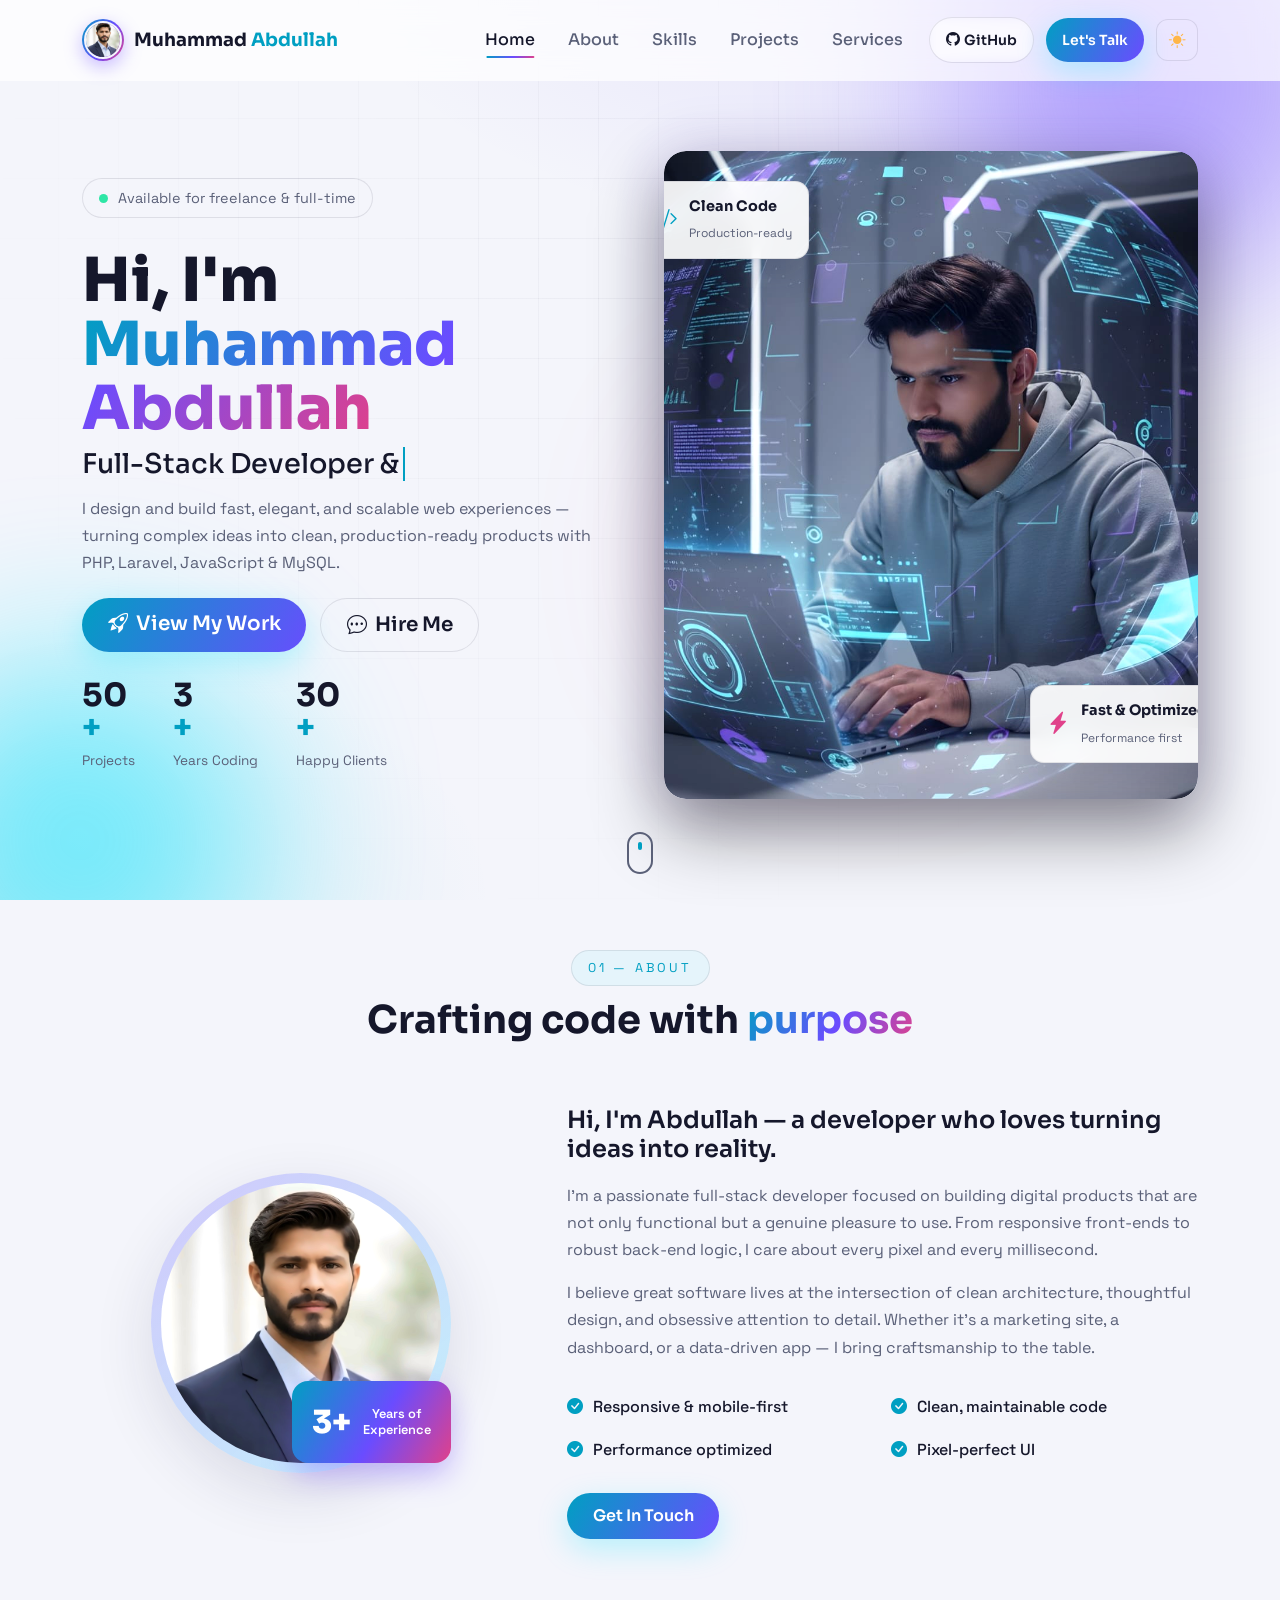
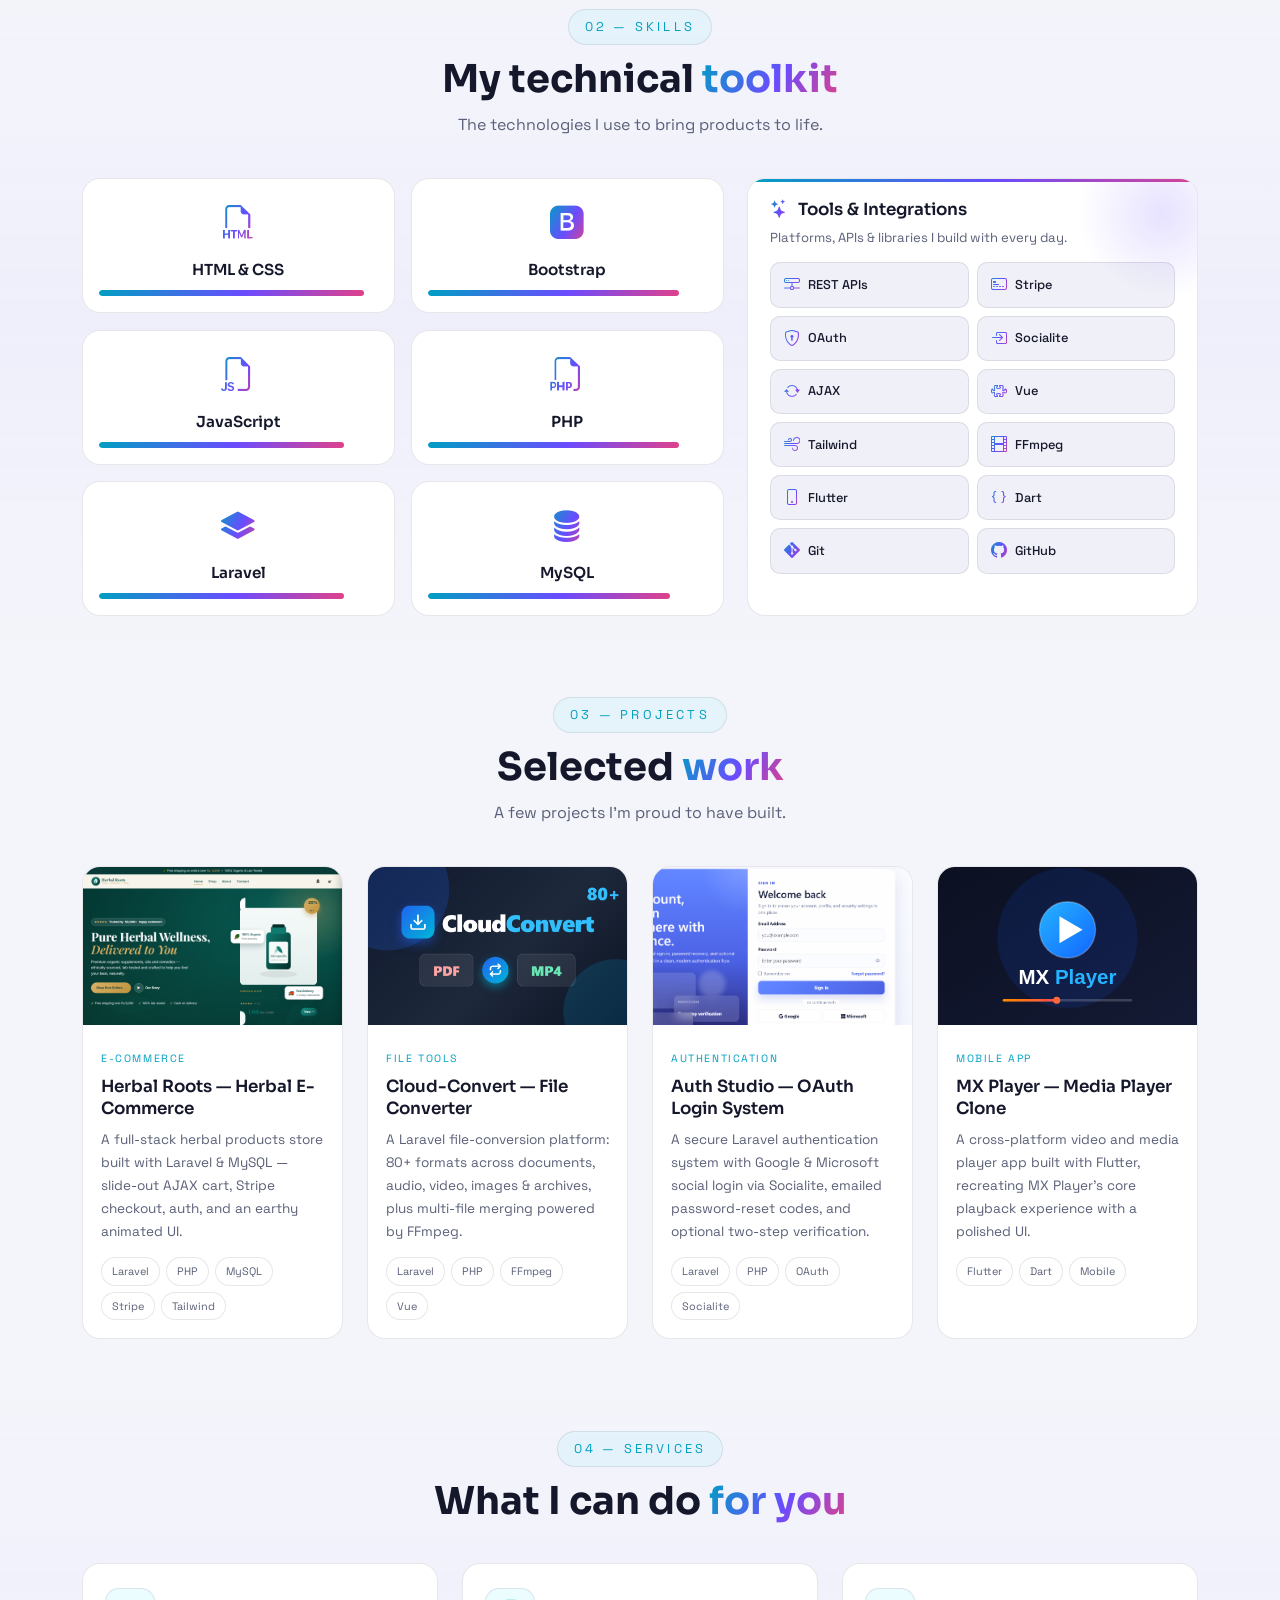
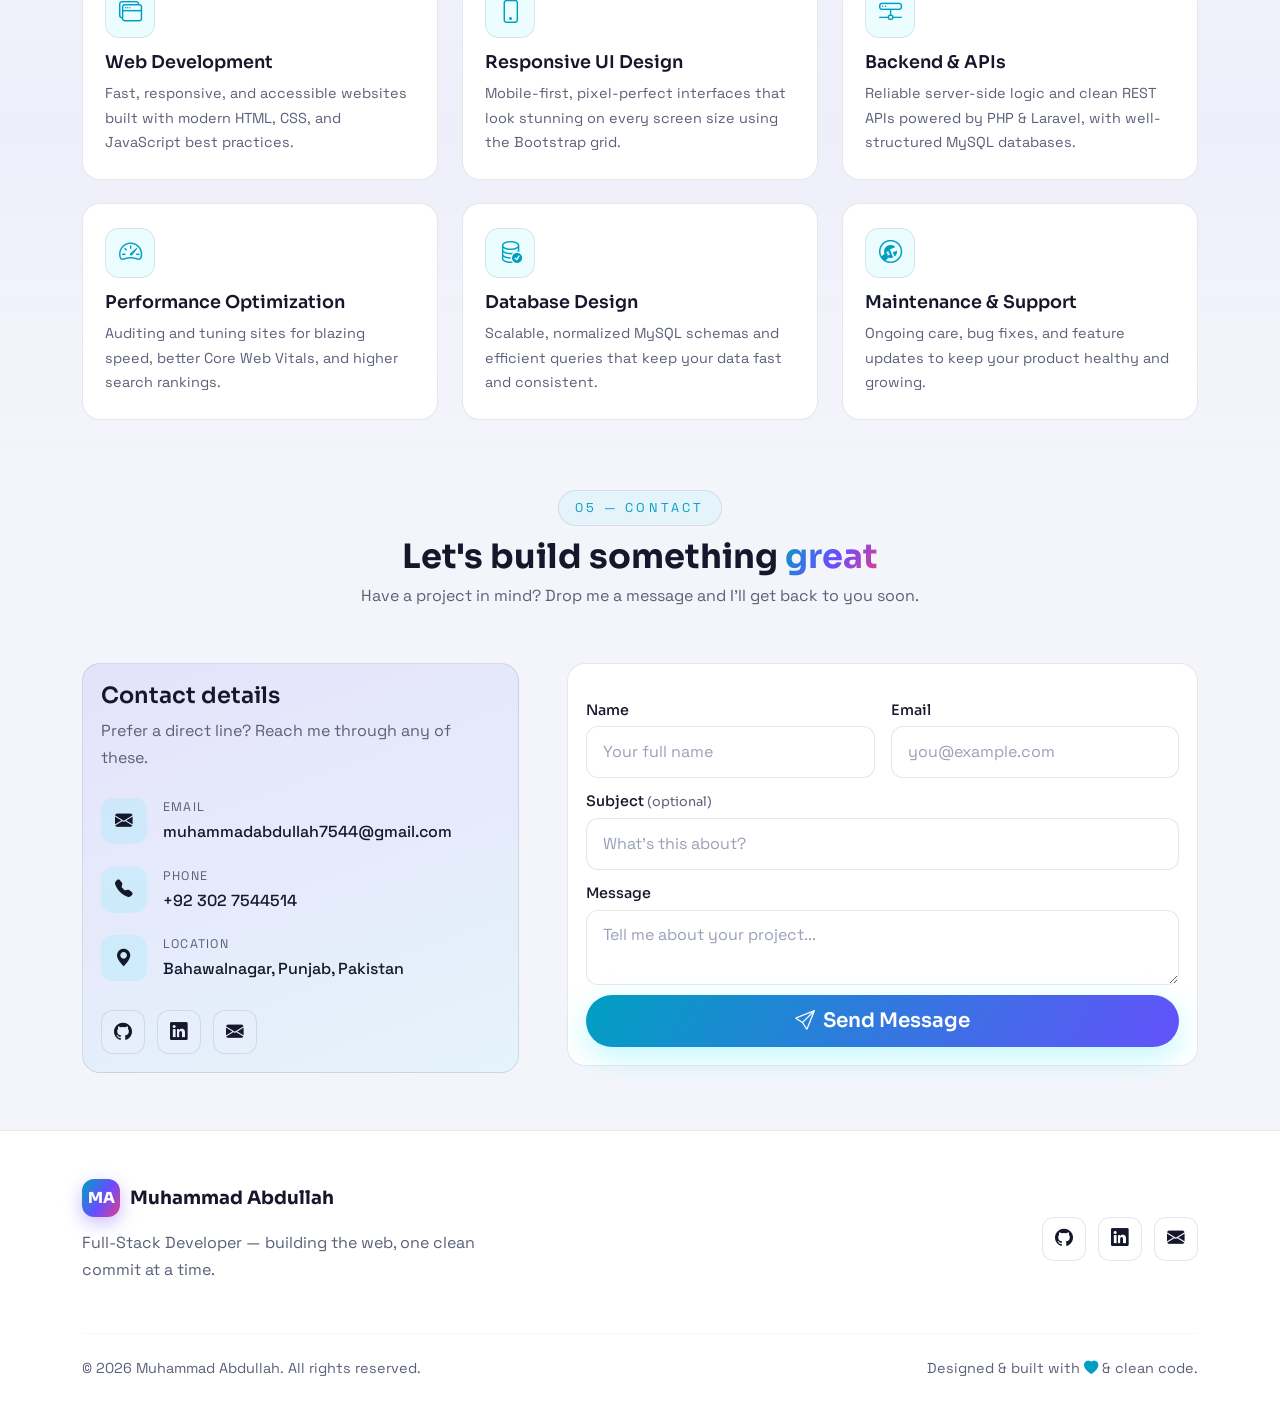
==== commit 3e20ab40: "Auto update Fri 06/05/2026 16:29:51.02" ====
--- a/index.html
+++ b/index.html
@@ -87,7 +87,7 @@
   <header class="hero section" id="hero">
     <div class="container">
       <div class="row align-items-center g-5">
-        <div class="col-7 col-lg-6">
+        <div class="col-12 col-lg-6">
           <p class="hero-eyebrow reveal" data-reveal="up">
             <span class="status-dot"></span> Available for freelance &amp; full-time
           </p>
@@ -124,7 +124,7 @@
             </div>
           </div>
         </div>
-        <div class="col-5 col-lg-6">
+        <div class="col-12 col-lg-6 d-none d-lg-block">
           <div class="hero-visual reveal" data-reveal="zoom" data-delay="200">
             <div class="hero-image-frame">
               <img src="assets/img/hero.jpeg" alt="Muhammad Abdullah coding with futuristic interface" class="hero-image" />
--- a/css/style.css
+++ b/css/style.css
@@ -298,11 +298,18 @@
 .stat-label { color: var(--muted); font-size: .85rem; margin-top: 6px; }
 
 .hero-visual { position: relative; }
-.hero-image-frame { position: relative; border-radius: 24px; padding: 10px;
-  background: linear-gradient(140deg, rgba(0,229,255,.3), rgba(124,92,255,.2), rgba(255,92,168,.2));
-  box-shadow: var(--shadow); }
-.hero-image { width: 100%; border-radius: 18px; aspect-ratio: 4/5; object-fit: cover;
-  max-height: 72vh; filter: saturate(1.08) contrast(1.05) brightness(1.03); }
+.hero-image-frame { position: relative; border-radius: 22px; overflow: hidden;
+  box-shadow: 0 30px 70px rgba(0,0,0,.45), 0 0 60px rgba(124,92,255,.16); }
+.hero-image { display: block; width: 100%; border-radius: 22px; aspect-ratio: 4/5; object-fit: cover;
+  max-height: 72vh; filter: saturate(1.08) contrast(1.05) brightness(1.03);
+  animation: heroZoom 16s ease-in-out infinite alternate; }
+@keyframes heroZoom { from { transform: scale(1); } to { transform: scale(1.07); } }
+/* Futuristic scan sweep across the image */
+.hero-image-frame::after { content: ""; position: absolute; inset: 0; pointer-events: none;
+  background: linear-gradient(115deg, transparent 32%, rgba(0,229,255,.14) 46%,
+    rgba(124,92,255,.12) 50%, rgba(255,92,168,.10) 54%, transparent 68%);
+  transform: translateX(-120%); animation: heroScan 7s ease-in-out infinite; }
+@keyframes heroScan { 0% { transform: translateX(-120%); } 55%, 100% { transform: translateX(120%); } }
 @media (max-width: 991px){ .hero-image { max-height: none; } }
 .hero-badge { position: absolute; display: flex; align-items: center; gap: 12px;
   background: rgba(20,20,42,.85); -webkit-backdrop-filter: blur(10px); backdrop-filter: blur(10px); border: 1px solid var(--border);
@@ -360,7 +367,7 @@
 
 /* ===== Tools & Integrations panel (right column of Skills) ===== */
 .tools-panel { position: relative; height: 100%; background: var(--surface);
-  border: 1px solid var(--border); border-radius: var(--radius); padding: 26px 24px;
+  border: 1px solid var(--border); border-radius: var(--radius); padding: 20px 22px;
   overflow: hidden; display: flex; flex-direction: column; }
 .tools-panel::before { content: ""; position: absolute; top: 0; left: 0; right: 0; height: 3px;
   background: var(--gradient); }
@@ -370,19 +377,22 @@
   margin-bottom: 6px; }
 .tools-panel-title i { font-size: 1.15rem; background: var(--gradient); -webkit-background-clip: text;
   background-clip: text; -webkit-text-fill-color: transparent; }
-.tools-panel-sub { color: var(--muted); font-size: .84rem; margin-bottom: 18px; }
-.tools-chips { display: flex; flex-wrap: wrap; gap: 9px; }
-.tools-chips span { display: inline-flex; align-items: center; gap: 7px; font-size: .8rem; font-weight: 500;
-  padding: 7px 14px; border-radius: 999px; background: var(--surface-2); border: 1px solid var(--border);
-  color: var(--text); transition: transform .3s ease, border-color .3s ease, box-shadow .3s ease; }
-.tools-chips span i { font-size: .9rem; background: var(--gradient); -webkit-background-clip: text;
-  background-clip: text; -webkit-text-fill-color: transparent; }
-.tools-chips span:hover { transform: translateY(-3px); border-color: rgba(0,229,255,.4);
-  box-shadow: 0 10px 24px rgba(0,229,255,.12); }
+.tools-panel-sub { color: var(--muted); font-size: .82rem; margin-bottom: 13px; }
+.tools-chips { display: grid; grid-template-columns: repeat(2, 1fr); gap: 8px; }
+.tools-chips span { display: flex; align-items: center; gap: 8px; font-size: .8rem; font-weight: 500;
+  padding: 8px 13px; border-radius: 10px; background: var(--surface-2); border: 1px solid var(--border);
+  color: var(--text); white-space: nowrap; overflow: hidden; text-overflow: ellipsis;
+  transition: transform .3s ease, border-color .3s ease, box-shadow .3s ease; }
+.tools-chips span i { flex: 0 0 auto; font-size: 1rem; background: var(--gradient);
+  -webkit-background-clip: text; background-clip: text; -webkit-text-fill-color: transparent; }
+.tools-chips span:hover { transform: translateY(-2px); border-color: rgba(0,229,255,.4);
+  box-shadow: 0 8px 20px rgba(0,229,255,.12); }
+@media (max-width: 991.98px){ .tools-chips { grid-template-columns: repeat(3, 1fr); } }
+@media (max-width: 480px){ .tools-chips { grid-template-columns: repeat(2, 1fr); } }
 
 /* Compact the Skills section so both columns sit cleanly in one section */
-#skills.section { padding-top: 40px; padding-bottom: 40px; }
-#skills .section-head { margin-bottom: 14px; }
+#skills.section { padding-top: 24px; padding-bottom: 34px; }
+#skills .section-head { margin-bottom: 10px; }
 #skills .skill-card { padding: 16px 16px; }
 #skills .skill-icon { font-size: 2.1rem; }
 #skills .skill-card h4 { margin: 9px 0 11px; font-size: .95rem; }
@@ -532,7 +542,8 @@
 
 @media (prefers-reduced-motion: reduce) {
   .reveal { opacity: 1 !important; transform: none !important; }
-  .floaty, .floaty-slow, .bg-orb, .status-dot, .wheel { animation: none !important; }
+  .floaty, .floaty-slow, .bg-orb, .status-dot, .wheel, .hero-image { animation: none !important; }
+  .hero-image-frame::after { animation: none !important; opacity: 0; }
   html { scroll-behavior: auto; }
 }
 
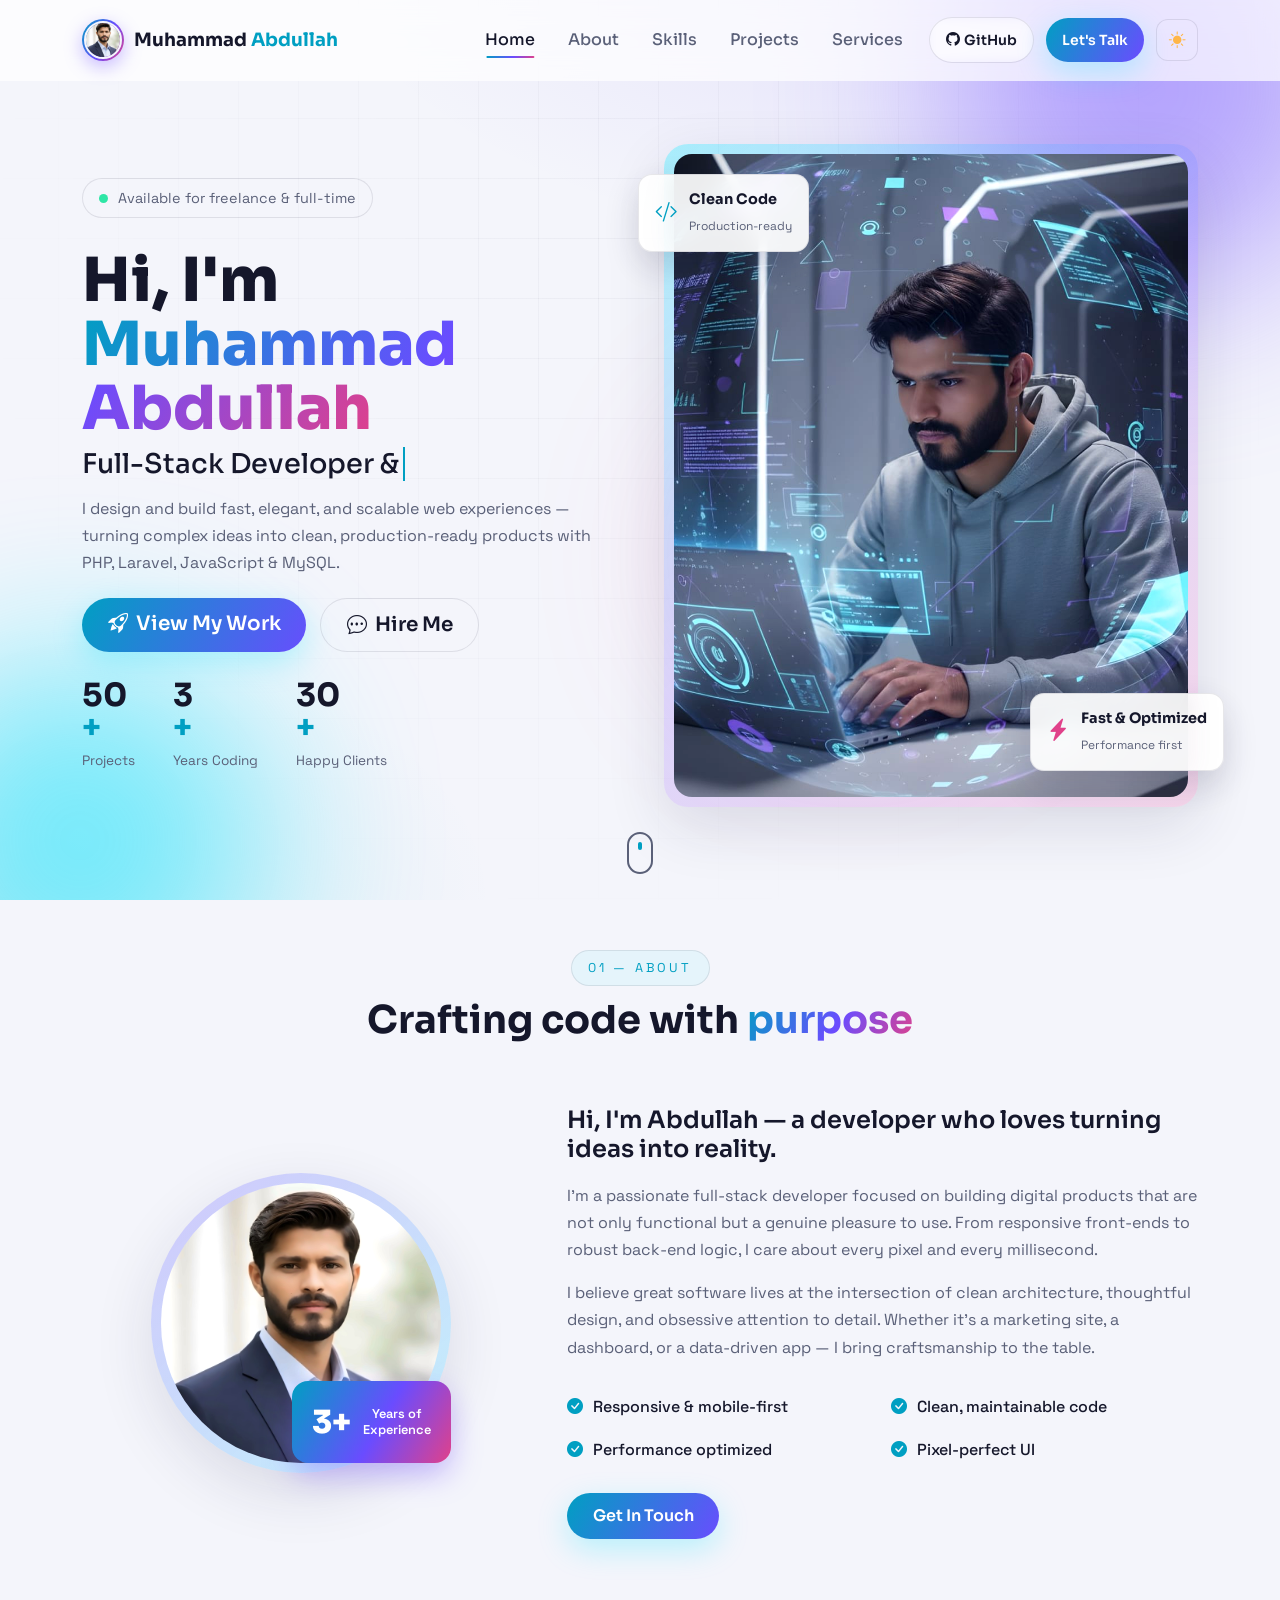
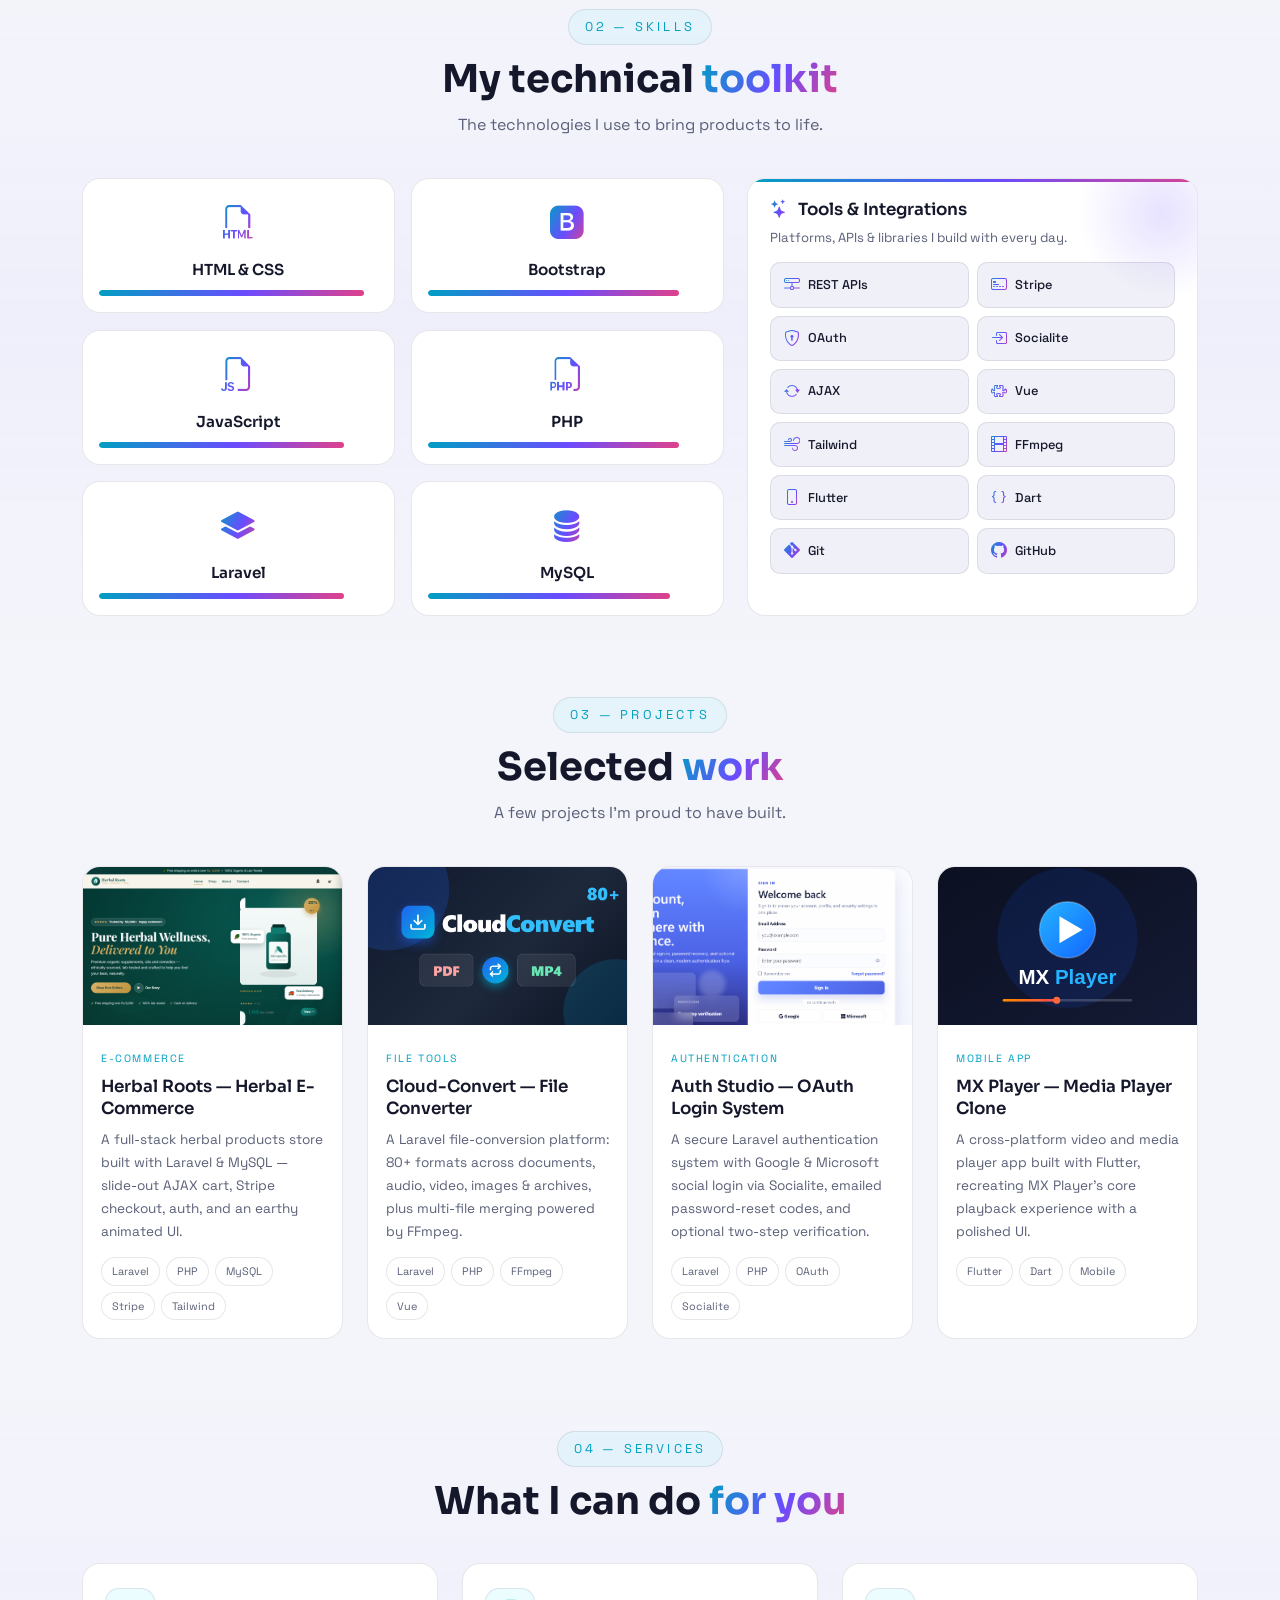
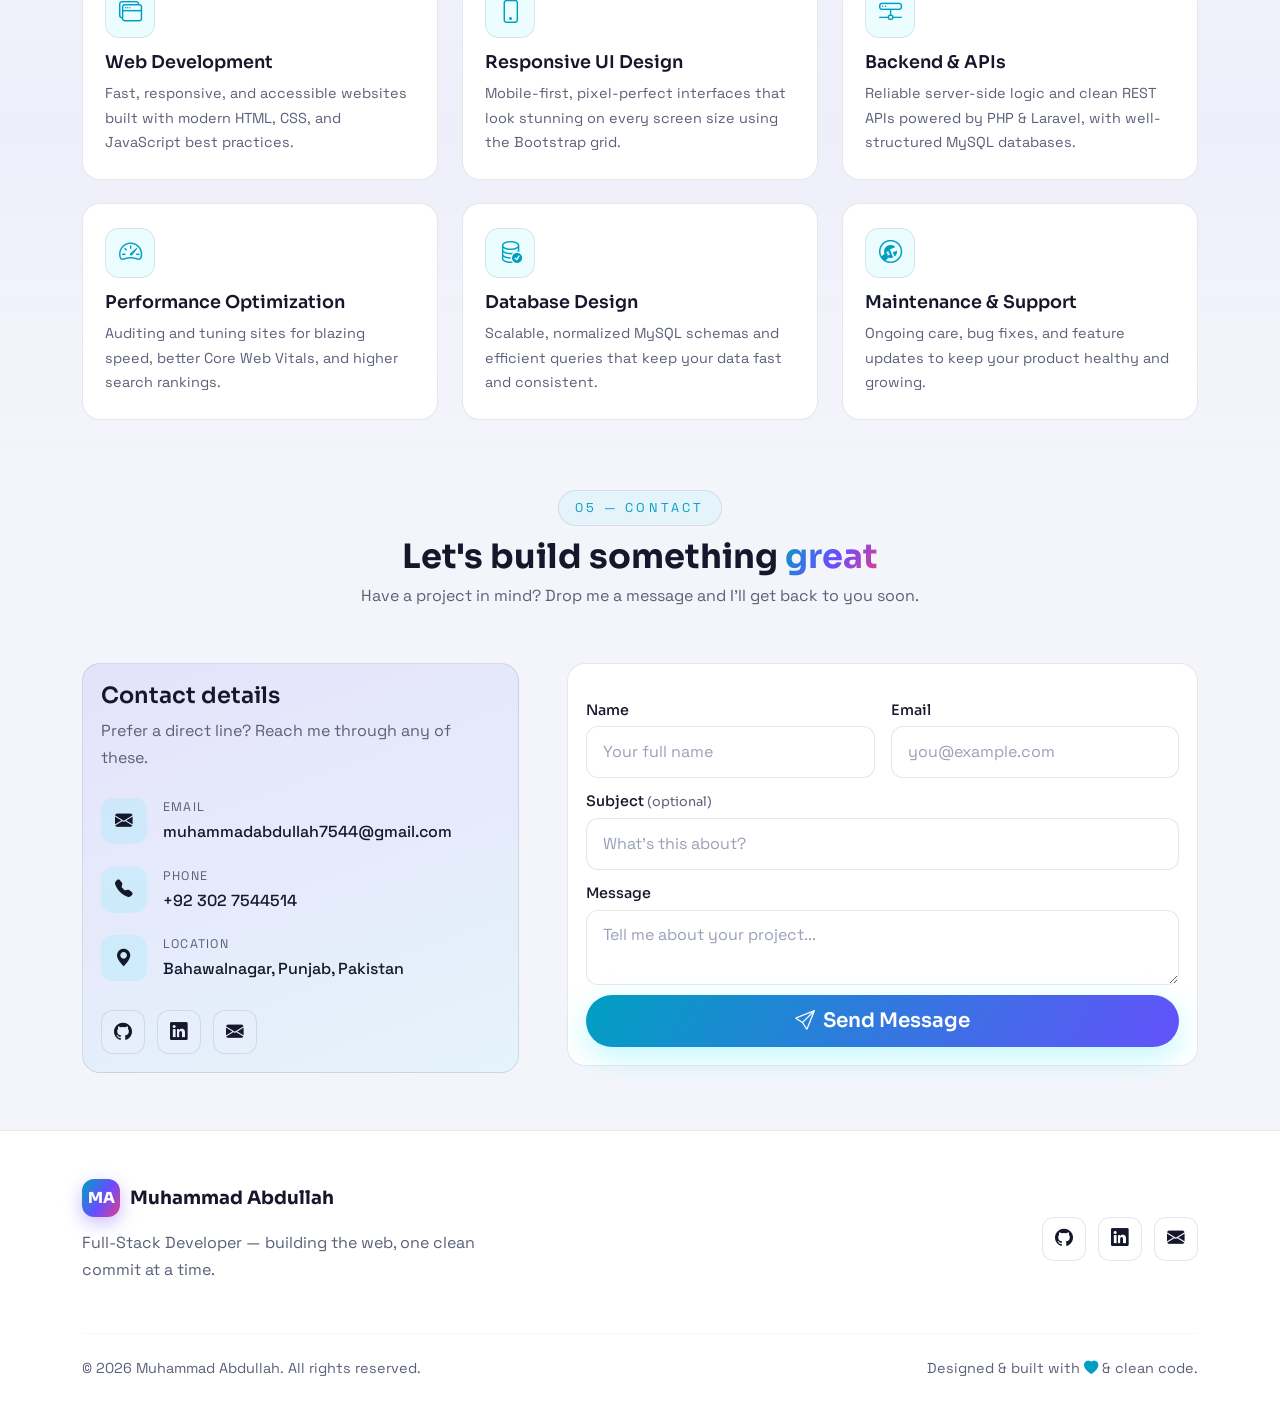
==== commit 4a2bfeba: "Auto update Fri 06/05/2026 17:07:46.64" ====
--- a/index.html
+++ b/index.html
@@ -87,7 +87,7 @@
   <header class="hero section" id="hero">
     <div class="container">
       <div class="row align-items-center g-5">
-        <div class="col-12 col-lg-6">
+        <div class="col-7 col-lg-6">
           <p class="hero-eyebrow reveal" data-reveal="up">
             <span class="status-dot"></span> Available for freelance &amp; full-time
           </p>
@@ -124,7 +124,7 @@
             </div>
           </div>
         </div>
-        <div class="col-12 col-lg-6 d-none d-lg-block">
+        <div class="col-5 col-lg-6">
           <div class="hero-visual reveal" data-reveal="zoom" data-delay="200">
             <div class="hero-image-frame">
               <img src="assets/img/hero.jpeg" alt="Muhammad Abdullah coding with futuristic interface" class="hero-image" />
--- a/css/style.css
+++ b/css/style.css
@@ -298,18 +298,11 @@
 .stat-label { color: var(--muted); font-size: .85rem; margin-top: 6px; }
 
 .hero-visual { position: relative; }
-.hero-image-frame { position: relative; border-radius: 22px; overflow: hidden;
-  box-shadow: 0 30px 70px rgba(0,0,0,.45), 0 0 60px rgba(124,92,255,.16); }
-.hero-image { display: block; width: 100%; border-radius: 22px; aspect-ratio: 4/5; object-fit: cover;
-  max-height: 72vh; filter: saturate(1.08) contrast(1.05) brightness(1.03);
-  animation: heroZoom 16s ease-in-out infinite alternate; }
-@keyframes heroZoom { from { transform: scale(1); } to { transform: scale(1.07); } }
-/* Futuristic scan sweep across the image */
-.hero-image-frame::after { content: ""; position: absolute; inset: 0; pointer-events: none;
-  background: linear-gradient(115deg, transparent 32%, rgba(0,229,255,.14) 46%,
-    rgba(124,92,255,.12) 50%, rgba(255,92,168,.10) 54%, transparent 68%);
-  transform: translateX(-120%); animation: heroScan 7s ease-in-out infinite; }
-@keyframes heroScan { 0% { transform: translateX(-120%); } 55%, 100% { transform: translateX(120%); } }
+.hero-image-frame { position: relative; border-radius: 24px; padding: 10px;
+  background: linear-gradient(140deg, rgba(0,229,255,.3), rgba(124,92,255,.2), rgba(255,92,168,.2));
+  box-shadow: var(--shadow); }
+.hero-image { width: 100%; border-radius: 18px; aspect-ratio: 4/5; object-fit: cover;
+  max-height: 72vh; filter: saturate(1.08) contrast(1.05) brightness(1.03); }
 @media (max-width: 991px){ .hero-image { max-height: none; } }
 .hero-badge { position: absolute; display: flex; align-items: center; gap: 12px;
   background: rgba(20,20,42,.85); -webkit-backdrop-filter: blur(10px); backdrop-filter: blur(10px); border: 1px solid var(--border);
@@ -542,8 +535,7 @@
 
 @media (prefers-reduced-motion: reduce) {
   .reveal { opacity: 1 !important; transform: none !important; }
-  .floaty, .floaty-slow, .bg-orb, .status-dot, .wheel, .hero-image { animation: none !important; }
-  .hero-image-frame::after { animation: none !important; opacity: 0; }
+  .floaty, .floaty-slow, .bg-orb, .status-dot, .wheel { animation: none !important; }
   html { scroll-behavior: auto; }
 }
 
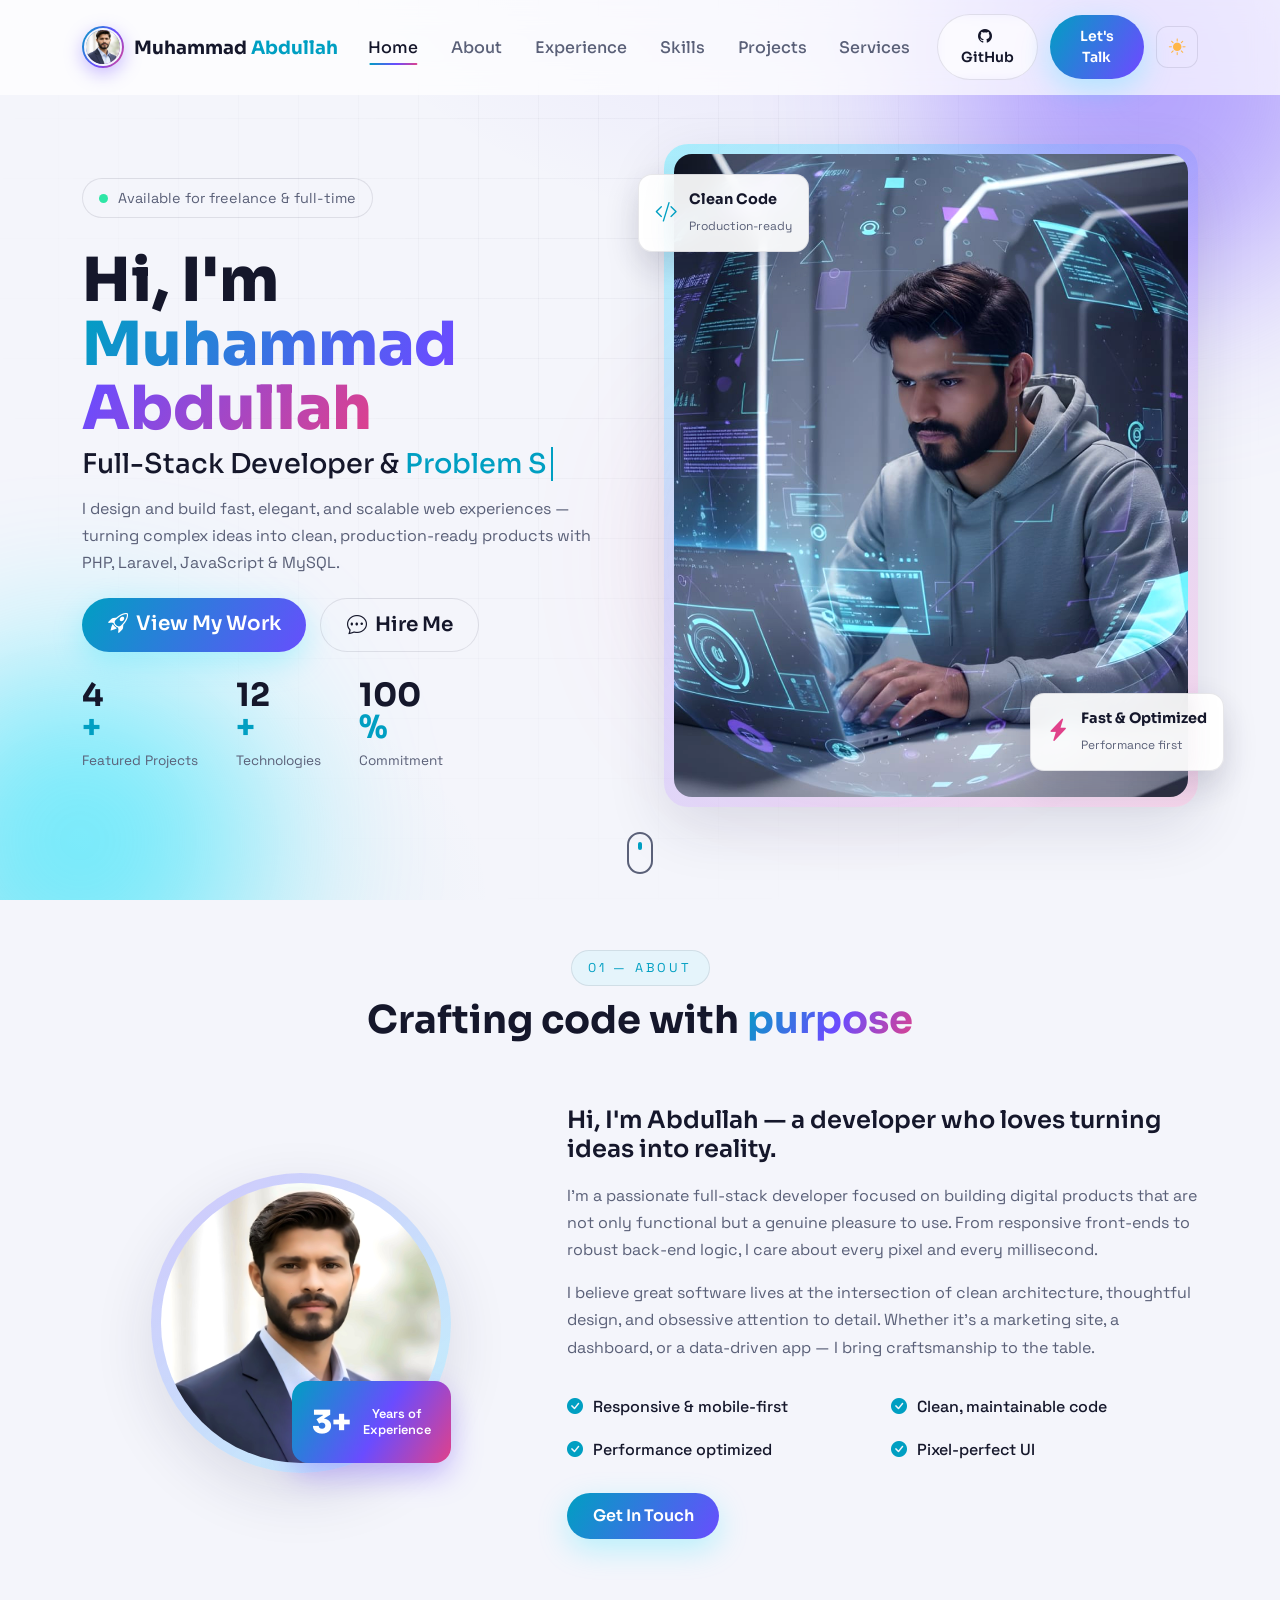
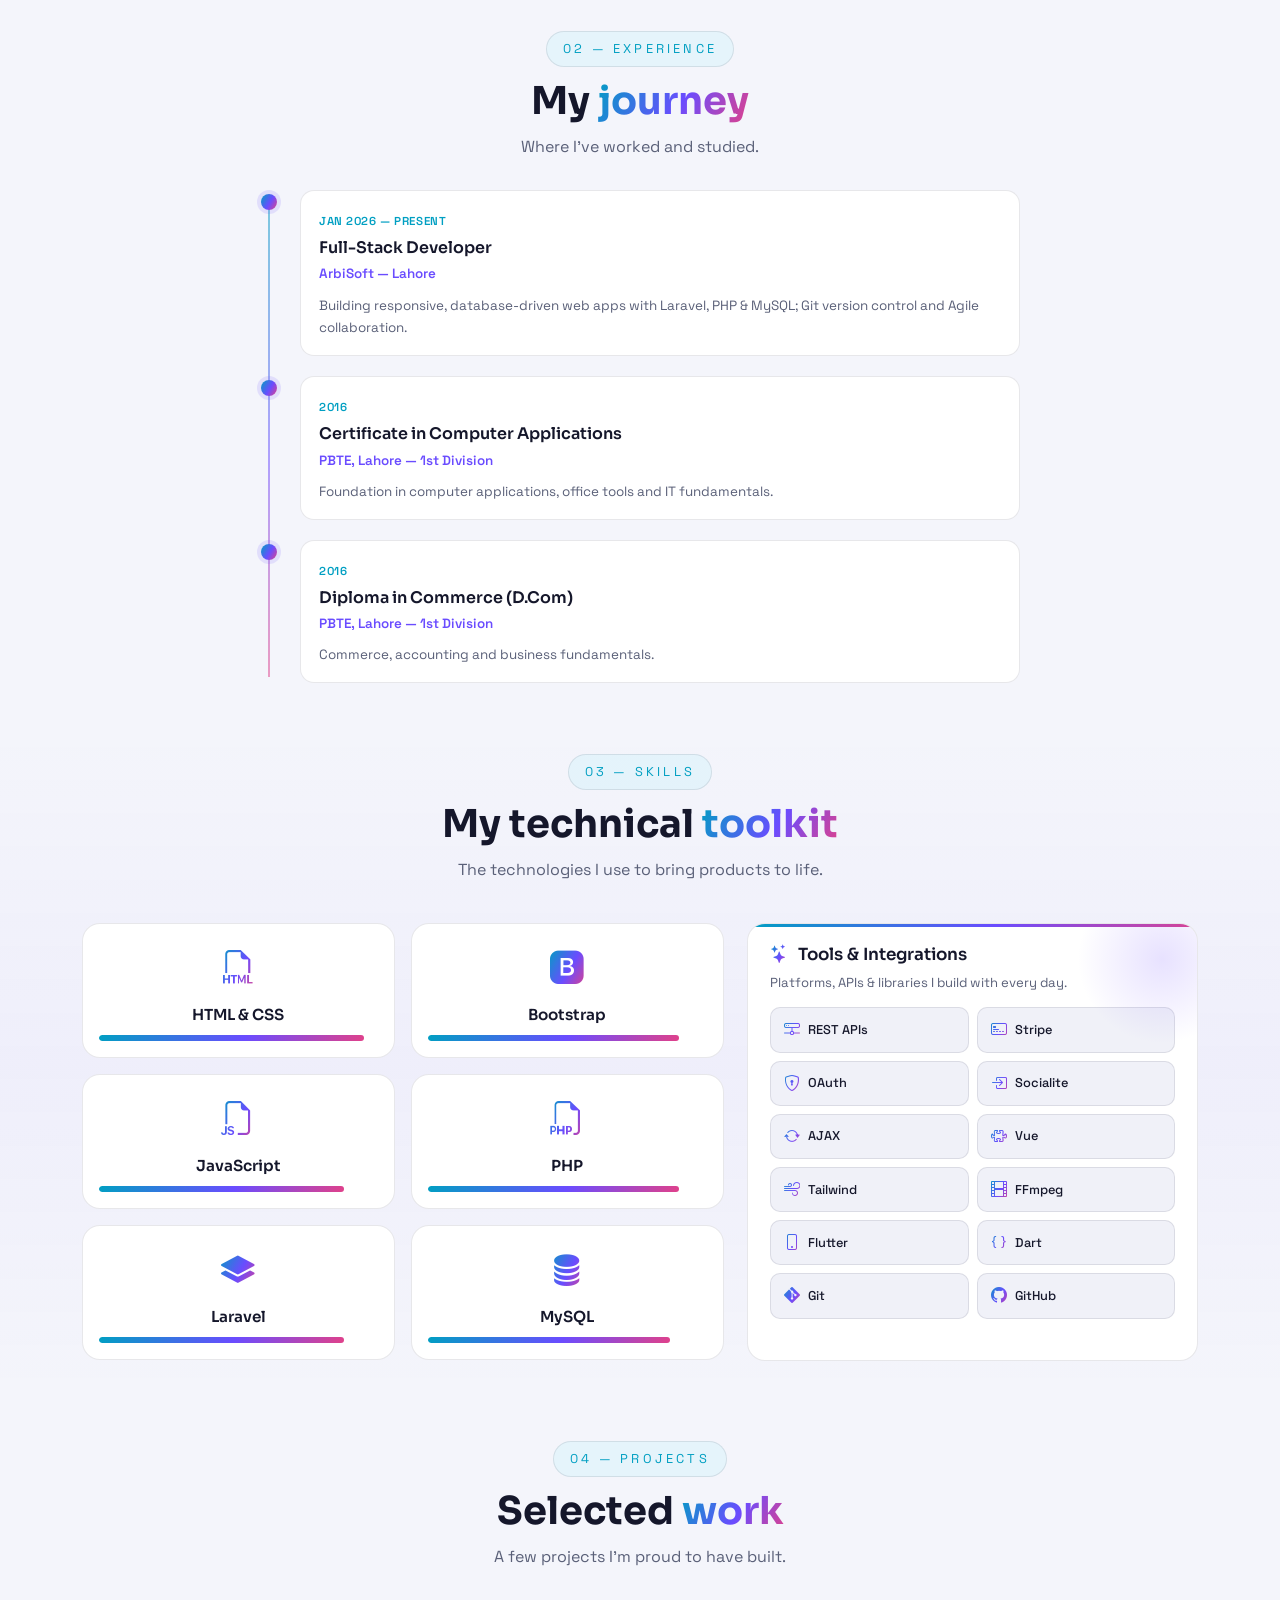
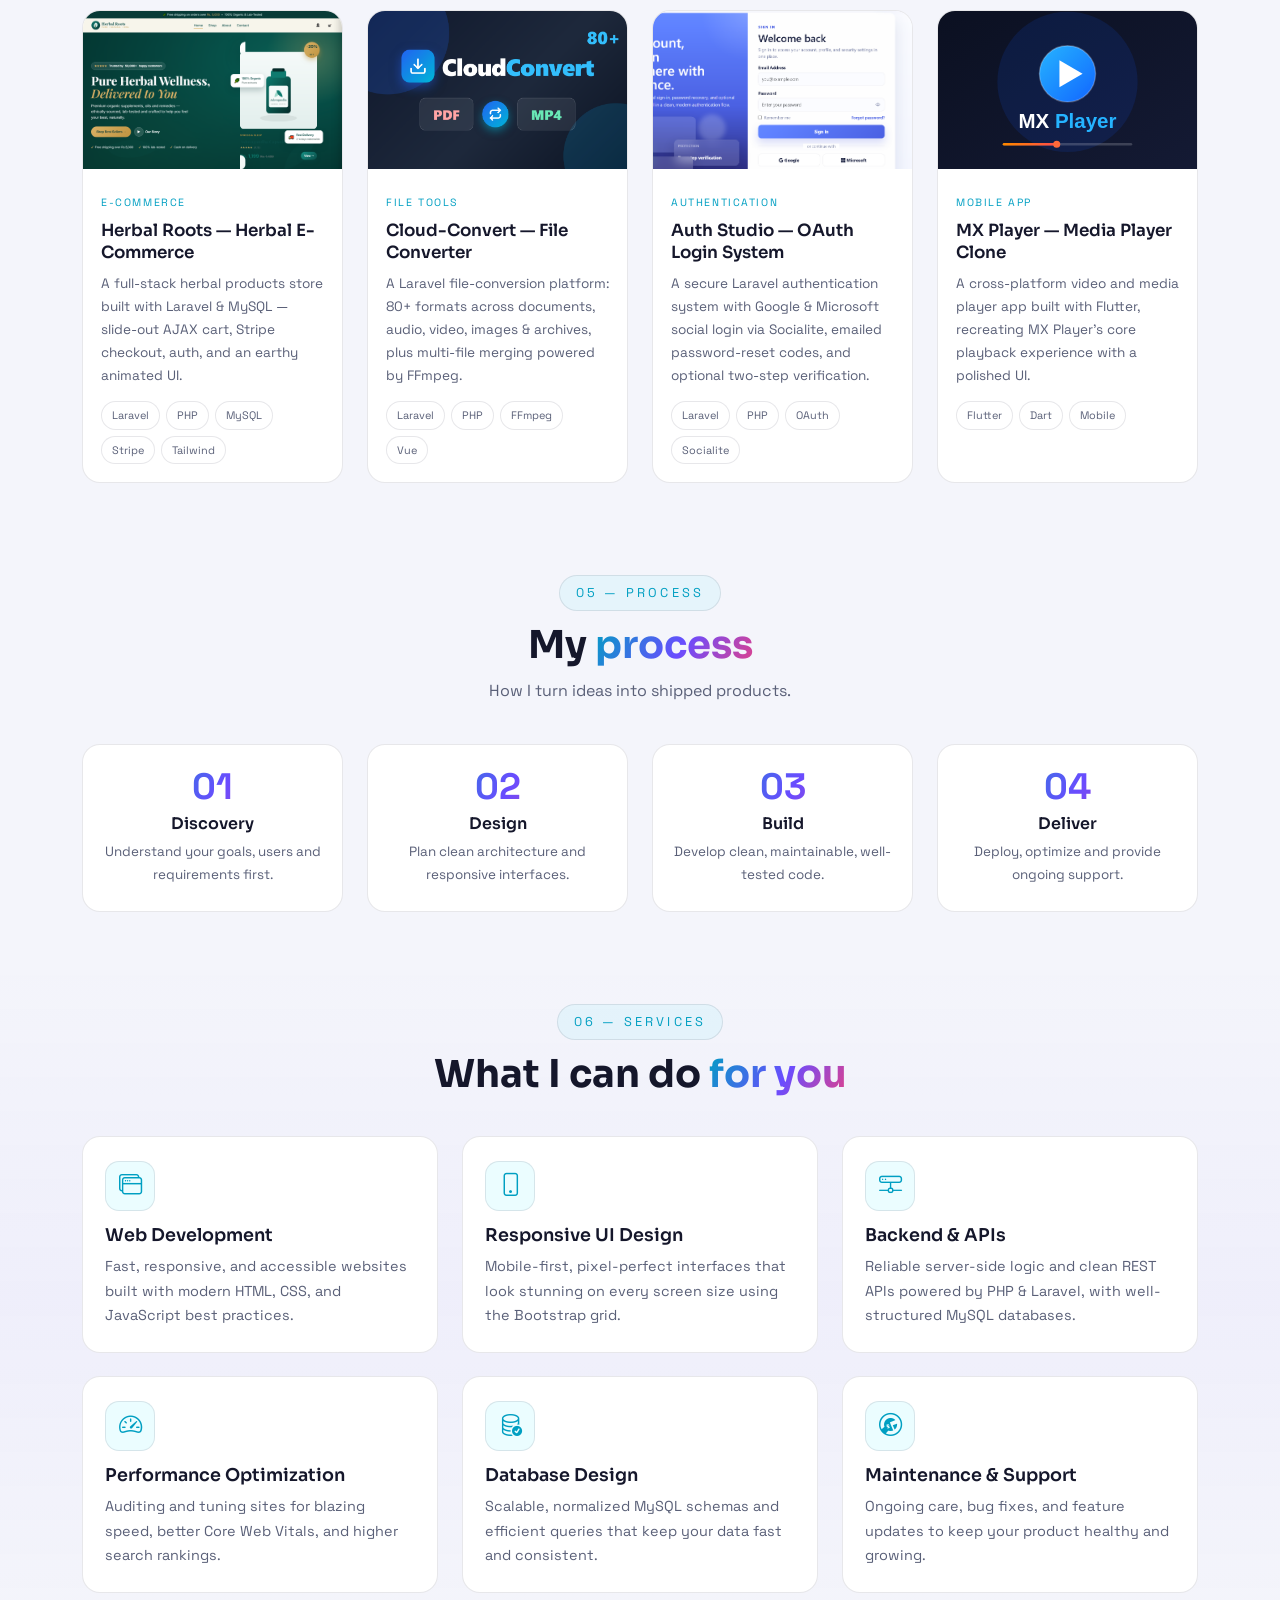
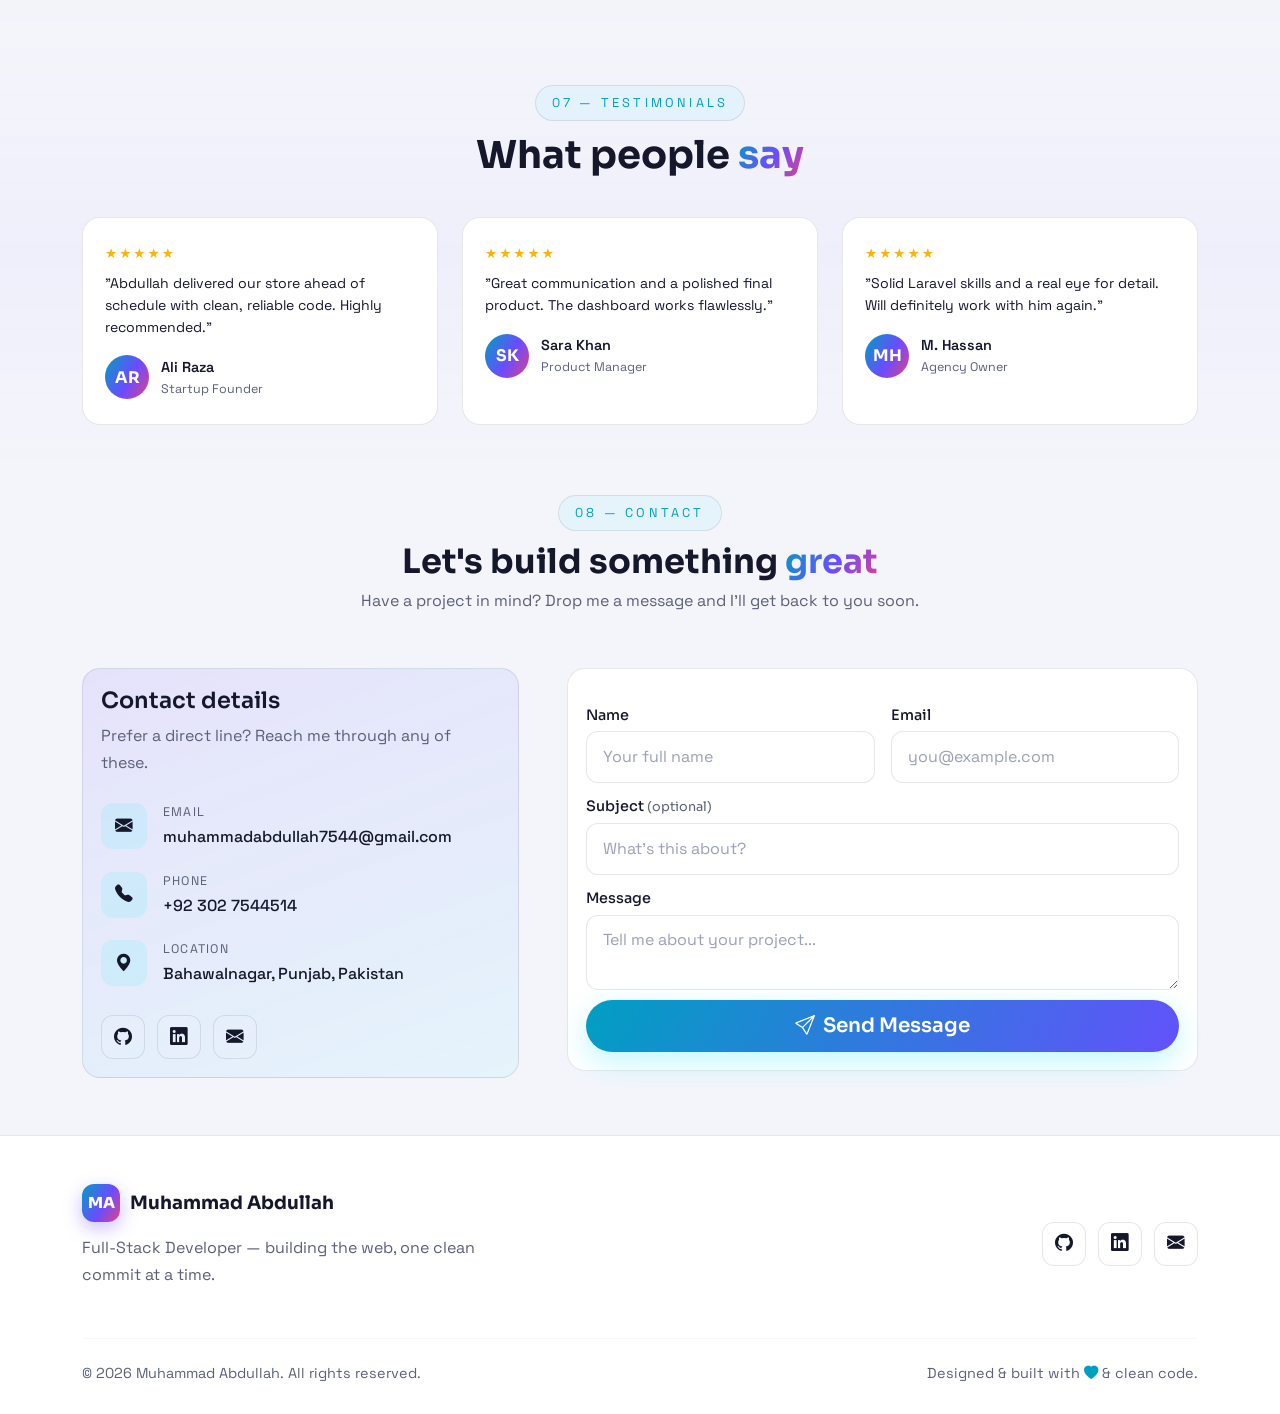
==== commit ae505592: "Auto update Sat 06/06/2026 15:27:59.50" ====
--- a/index.html
+++ b/index.html
@@ -7,6 +7,17 @@
   <meta name="description" content="Muhammad Abdullah — Full-Stack Developer crafting fast, elegant, and scalable web experiences." />
   <meta name="author" content="Muhammad Abdullah" />
   <title>Muhammad Abdullah — Full-Stack Developer</title>
+
+  <!-- Open Graph / social share preview -->
+  <meta property="og:type" content="website" />
+  <meta property="og:url" content="https://abdullahcodexdev.github.io/Abdullah-Portfolio/" />
+  <meta property="og:title" content="Muhammad Abdullah — Full-Stack Developer" />
+  <meta property="og:description" content="Full-Stack Developer crafting fast, elegant, and scalable web applications with PHP, Laravel & MySQL." />
+  <meta property="og:image" content="https://abdullahcodexdev.github.io/Abdullah-Portfolio/assets/img/about.jpeg" />
+  <meta name="twitter:card" content="summary_large_image" />
+  <meta name="twitter:title" content="Muhammad Abdullah — Full-Stack Developer" />
+  <meta name="twitter:description" content="Full-Stack Developer crafting fast, elegant, and scalable web applications with PHP, Laravel & MySQL." />
+  <meta name="twitter:image" content="https://abdullahcodexdev.github.io/Abdullah-Portfolio/assets/img/about.jpeg" />
 
   <!-- Favicon / tab logo -->
   <link rel="icon" href="favicon.ico" sizes="any" />
@@ -63,6 +74,7 @@
         <ul class="navbar-nav ms-auto align-items-lg-center gap-lg-1">
           <li class="nav-item"><a class="nav-link" href="#hero">Home</a></li>
           <li class="nav-item"><a class="nav-link" href="#about">About</a></li>
+          <li class="nav-item"><a class="nav-link" href="#experience">Experience</a></li>
           <li class="nav-item"><a class="nav-link" href="#skills">Skills</a></li>
           <li class="nav-item"><a class="nav-link" href="#projects">Projects</a></li>
           <li class="nav-item"><a class="nav-link" href="#services">Services</a></li>
@@ -111,16 +123,16 @@
           </div>
           <div class="hero-stats reveal" data-reveal="up" data-delay="400">
             <div class="stat">
-              <span class="stat-num" data-count="50">0</span><span class="stat-plus">+</span>
-              <span class="stat-label">Projects</span>
+              <span class="stat-num" data-count="4">0</span><span class="stat-plus">+</span>
+              <span class="stat-label">Featured Projects</span>
             </div>
             <div class="stat">
-              <span class="stat-num" data-count="3">0</span><span class="stat-plus">+</span>
-              <span class="stat-label">Years Coding</span>
+              <span class="stat-num" data-count="12">0</span><span class="stat-plus">+</span>
+              <span class="stat-label">Technologies</span>
             </div>
             <div class="stat">
-              <span class="stat-num" data-count="30">0</span><span class="stat-plus">+</span>
-              <span class="stat-label">Happy Clients</span>
+              <span class="stat-num" data-count="100">0</span><span class="stat-plus">%</span>
+              <span class="stat-label">Commitment</span>
             </div>
           </div>
         </div>
@@ -206,11 +218,36 @@
     </div>
   </section>
 
+  <!-- ===== EXPERIENCE ===== -->
+  <section class="section" id="experience">
+    <div class="container">
+      <div class="section-head text-center reveal" data-reveal="up">
+        <span class="section-tag">02 — Experience</span>
+        <h2 class="section-title">My <span class="gradient-text">journey</span></h2>
+        <p class="section-sub">Where I've worked and studied.</p>
+      </div>
+      <div class="timeline reveal" data-reveal="up">
+        <div class="tl-item"><div class="tl-dot"></div><div class="tl-card">
+          <span class="tl-date">Jan 2026 — Present</span><h3>Full-Stack Developer</h3>
+          <span class="tl-org">ArbiSoft — Lahore</span>
+          <p>Building responsive, database-driven web apps with Laravel, PHP &amp; MySQL; Git version control and Agile collaboration.</p></div></div>
+        <div class="tl-item"><div class="tl-dot"></div><div class="tl-card">
+          <span class="tl-date">2016</span><h3>Certificate in Computer Applications</h3>
+          <span class="tl-org">PBTE, Lahore — 1st Division</span>
+          <p>Foundation in computer applications, office tools and IT fundamentals.</p></div></div>
+        <div class="tl-item"><div class="tl-dot"></div><div class="tl-card">
+          <span class="tl-date">2016</span><h3>Diploma in Commerce (D.Com)</h3>
+          <span class="tl-org">PBTE, Lahore — 1st Division</span>
+          <p>Commerce, accounting and business fundamentals.</p></div></div>
+      </div>
+    </div>
+  </section>
+
   <!-- ===== SKILLS ===== -->
   <section class="section section-alt" id="skills">
     <div class="container">
       <div class="section-head text-center reveal" data-reveal="up">
-        <span class="section-tag">02 — Skills</span>
+        <span class="section-tag">03 — Skills</span>
         <h2 class="section-title">My technical <span class="gradient-text">toolkit</span></h2>
         <p class="section-sub">The technologies I use to bring products to life.</p>
       </div>
@@ -273,7 +310,7 @@
   <section class="section" id="projects">
     <div class="container">
       <div class="section-head text-center reveal" data-reveal="up">
-        <span class="section-tag">03 — Projects</span>
+        <span class="section-tag">04 — Projects</span>
         <h2 class="section-title">Selected <span class="gradient-text">work</span></h2>
         <p class="section-sub">A few projects I'm proud to have built.</p>
       </div>
@@ -362,11 +399,28 @@
     </div>
   </section>
 
+  <!-- ===== PROCESS ===== -->
+  <section class="section" id="process">
+    <div class="container">
+      <div class="section-head text-center reveal" data-reveal="up">
+        <span class="section-tag">05 — Process</span>
+        <h2 class="section-title">My <span class="gradient-text">process</span></h2>
+        <p class="section-sub">How I turn ideas into shipped products.</p>
+      </div>
+      <div class="row g-4 mt-2">
+        <div class="col-md-6 col-lg-3 reveal" data-reveal="up"><div class="proc-card"><div class="proc-num">01</div><h3>Discovery</h3><p>Understand your goals, users and requirements first.</p></div></div>
+        <div class="col-md-6 col-lg-3 reveal" data-reveal="up" data-delay="100"><div class="proc-card"><div class="proc-num">02</div><h3>Design</h3><p>Plan clean architecture and responsive interfaces.</p></div></div>
+        <div class="col-md-6 col-lg-3 reveal" data-reveal="up" data-delay="200"><div class="proc-card"><div class="proc-num">03</div><h3>Build</h3><p>Develop clean, maintainable, well-tested code.</p></div></div>
+        <div class="col-md-6 col-lg-3 reveal" data-reveal="up" data-delay="300"><div class="proc-card"><div class="proc-num">04</div><h3>Deliver</h3><p>Deploy, optimize and provide ongoing support.</p></div></div>
+      </div>
+    </div>
+  </section>
+
   <!-- ===== SERVICES ===== -->
   <section class="section section-alt" id="services">
     <div class="container">
       <div class="section-head text-center reveal" data-reveal="up">
-        <span class="section-tag">04 — Services</span>
+        <span class="section-tag">06 — Services</span>
         <h2 class="section-title">What I can do <span class="gradient-text">for you</span></h2>
       </div>
       <div class="row g-4 mt-2">
@@ -416,11 +470,26 @@
     </div>
   </section>
 
+  <!-- ===== TESTIMONIALS ===== -->
+  <section class="section section-alt" id="testimonials">
+    <div class="container">
+      <div class="section-head text-center reveal" data-reveal="up">
+        <span class="section-tag">07 — Testimonials</span>
+        <h2 class="section-title">What people <span class="gradient-text">say</span></h2>
+      </div>
+      <div class="row g-4 mt-2">
+        <div class="col-md-4 reveal" data-reveal="up"><div class="tm-card"><div class="tm-stars">★★★★★</div><p class="tm-text">"Abdullah delivered our store ahead of schedule with clean, reliable code. Highly recommended."</p><div class="tm-person"><div class="tm-avatar">AR</div><div><div class="tm-name">Ali Raza</div><div class="tm-role">Startup Founder</div></div></div></div></div>
+        <div class="col-md-4 reveal" data-reveal="up" data-delay="100"><div class="tm-card"><div class="tm-stars">★★★★★</div><p class="tm-text">"Great communication and a polished final product. The dashboard works flawlessly."</p><div class="tm-person"><div class="tm-avatar">SK</div><div><div class="tm-name">Sara Khan</div><div class="tm-role">Product Manager</div></div></div></div></div>
+        <div class="col-md-4 reveal" data-reveal="up" data-delay="200"><div class="tm-card"><div class="tm-stars">★★★★★</div><p class="tm-text">"Solid Laravel skills and a real eye for detail. Will definitely work with him again."</p><div class="tm-person"><div class="tm-avatar">MH</div><div><div class="tm-name">M. Hassan</div><div class="tm-role">Agency Owner</div></div></div></div></div>
+      </div>
+    </div>
+  </section>
+
   <!-- ===== CONTACT ===== -->
   <section class="section" id="contact">
     <div class="container">
       <div class="section-head text-center reveal" data-reveal="up">
-        <span class="section-tag">05 — Contact</span>
+        <span class="section-tag">08 — Contact</span>
         <h2 class="section-title">Let's build something <span class="gradient-text">great</span></h2>
         <p class="section-sub">Have a project in mind? Drop me a message and I'll get back to you soon.</p>
       </div>
--- a/css/style.css
+++ b/css/style.css
@@ -389,6 +389,43 @@
 #skills .skill-card { padding: 16px 16px; }
 #skills .skill-icon { font-size: 2.1rem; }
 #skills .skill-card h4 { margin: 9px 0 11px; font-size: .95rem; }
+
+/* ===== Experience timeline ===== */
+.timeline { position: relative; max-width: 760px; margin: 30px auto 0; }
+.timeline::before { content: ""; position: absolute; left: 8px; top: 6px; bottom: 6px; width: 2px;
+  background: var(--gradient); opacity: .5; }
+.tl-item { position: relative; padding: 0 0 20px 40px; }
+.tl-item:last-child { padding-bottom: 0; }
+.tl-dot { position: absolute; left: 1px; top: 4px; width: 16px; height: 16px; border-radius: 50%;
+  background: var(--gradient); box-shadow: 0 0 0 4px rgba(124,92,255,.15); }
+.tl-card { background: var(--surface); border: 1px solid var(--border); border-radius: 14px; padding: 15px 18px;
+  transition: transform .35s ease, border-color .35s ease; }
+.tl-card:hover { transform: translateX(4px); border-color: rgba(0,229,255,.35); }
+.tl-date { font-size: .72rem; font-weight: 600; letter-spacing: .05em; color: var(--accent); text-transform: uppercase; }
+.tl-card h3 { font-size: 1rem; font-weight: 600; margin: 5px 0 2px; }
+.tl-org { font-size: .84rem; color: var(--accent-2); font-weight: 600; }
+.tl-card p { font-size: .84rem; color: var(--muted); margin: 8px 0 0; }
+
+/* ===== Process ===== */
+.proc-card { text-align: center; padding: 24px 18px; border: 1px solid var(--border); border-radius: var(--radius);
+  background: var(--surface); height: 100%; transition: transform .35s ease, border-color .35s ease, box-shadow .35s ease; }
+.proc-card:hover { transform: translateY(-6px); border-color: rgba(0,229,255,.35); box-shadow: 0 16px 36px rgba(0,229,255,.1); }
+.proc-num { font-size: 2.3rem; font-weight: 800; line-height: 1; background: var(--gradient);
+  -webkit-background-clip: text; background-clip: text; -webkit-text-fill-color: transparent; }
+.proc-card h3 { font-size: 1rem; font-weight: 600; margin: 8px 0 8px; }
+.proc-card p { font-size: .84rem; color: var(--muted); margin: 0; }
+
+/* ===== Testimonials ===== */
+.tm-card { background: var(--surface); border: 1px solid var(--border); border-radius: var(--radius); padding: 24px 22px;
+  height: 100%; transition: transform .35s ease, border-color .35s ease; }
+.tm-card:hover { transform: translateY(-6px); border-color: rgba(124,92,255,.35); }
+.tm-stars { color: #ffb400; font-size: .85rem; margin-bottom: 8px; letter-spacing: 2px; }
+.tm-text { font-size: .88rem; color: var(--text); margin: 0 0 16px; line-height: 1.55; }
+.tm-person { display: flex; align-items: center; gap: 12px; }
+.tm-avatar { width: 44px; height: 44px; border-radius: 50%; background: var(--gradient); display: grid;
+  place-items: center; color: #fff; font-weight: 700; font-family: var(--font-head); }
+.tm-name { font-weight: 600; font-size: .9rem; }
+.tm-role { font-size: .78rem; color: var(--muted); }
 
 /* ===== Projects ===== */
 .project-card { position: relative; border-radius: var(--radius); overflow: hidden;
